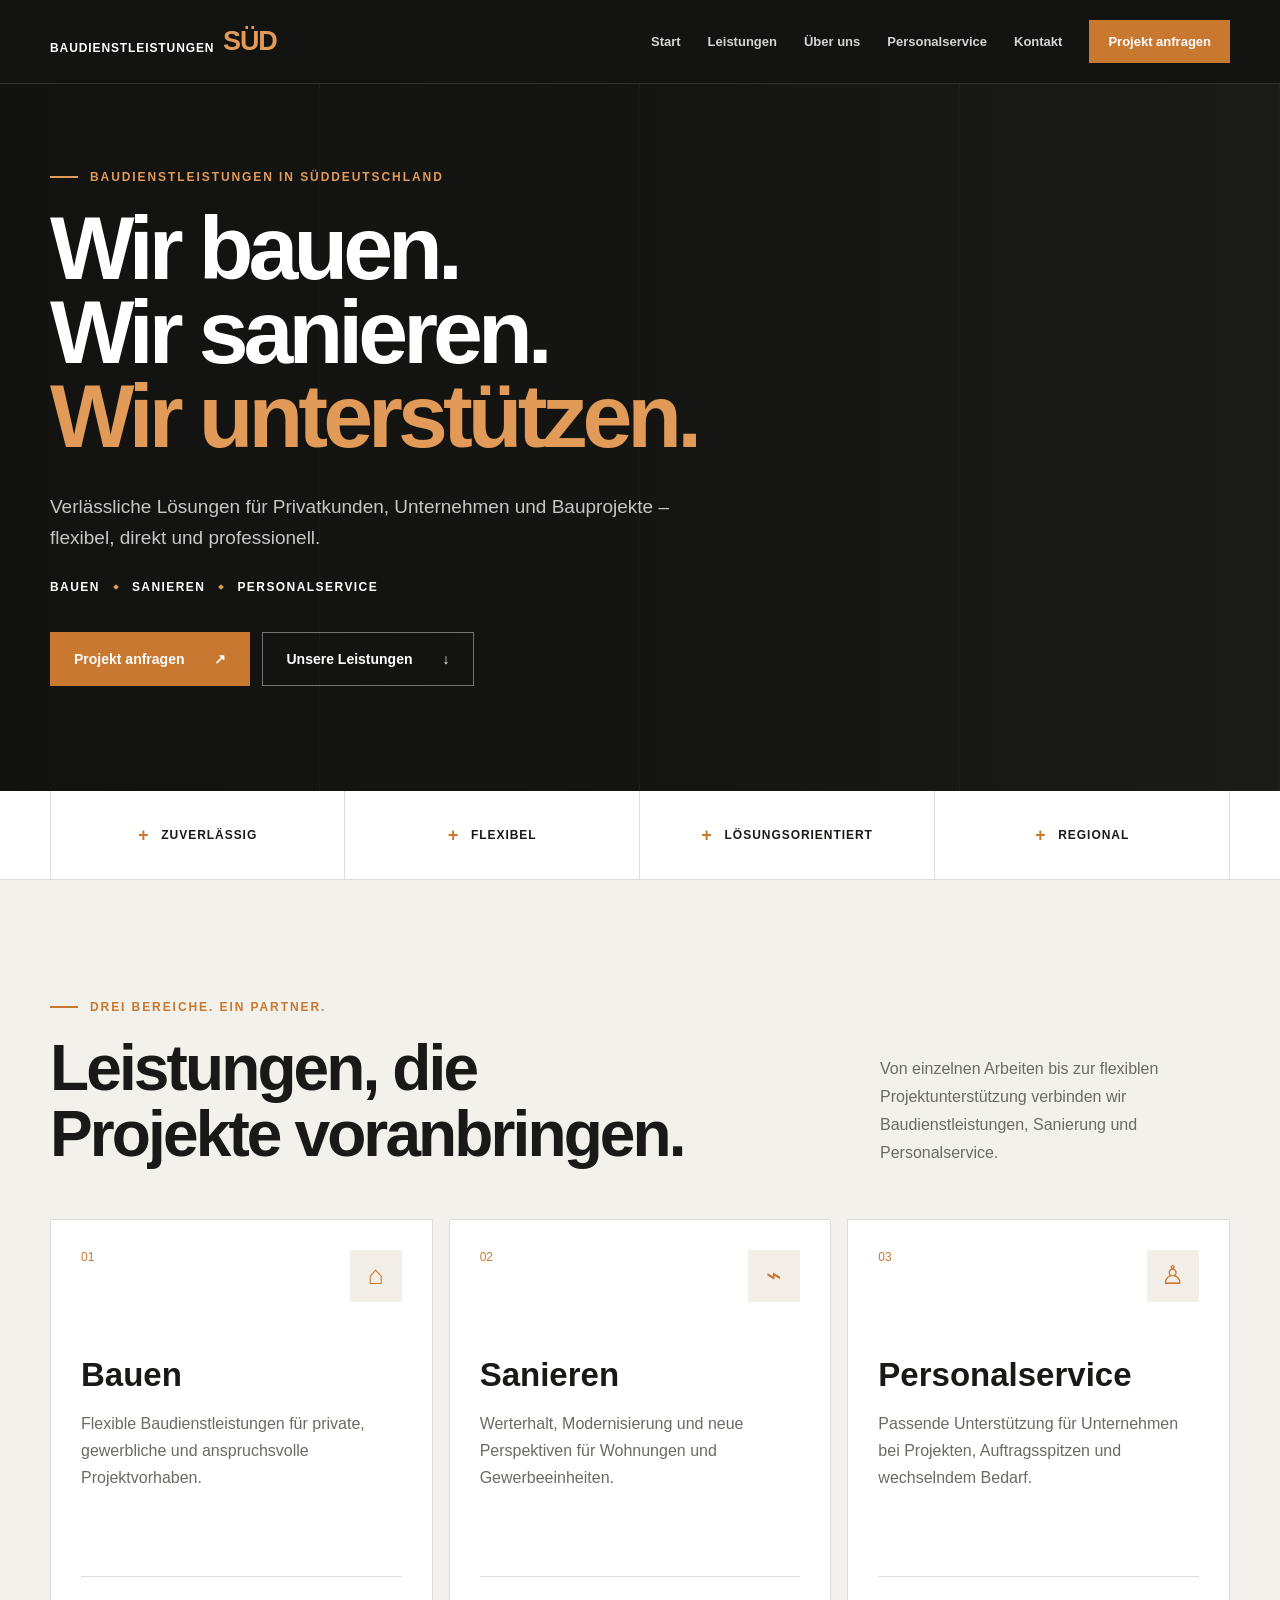
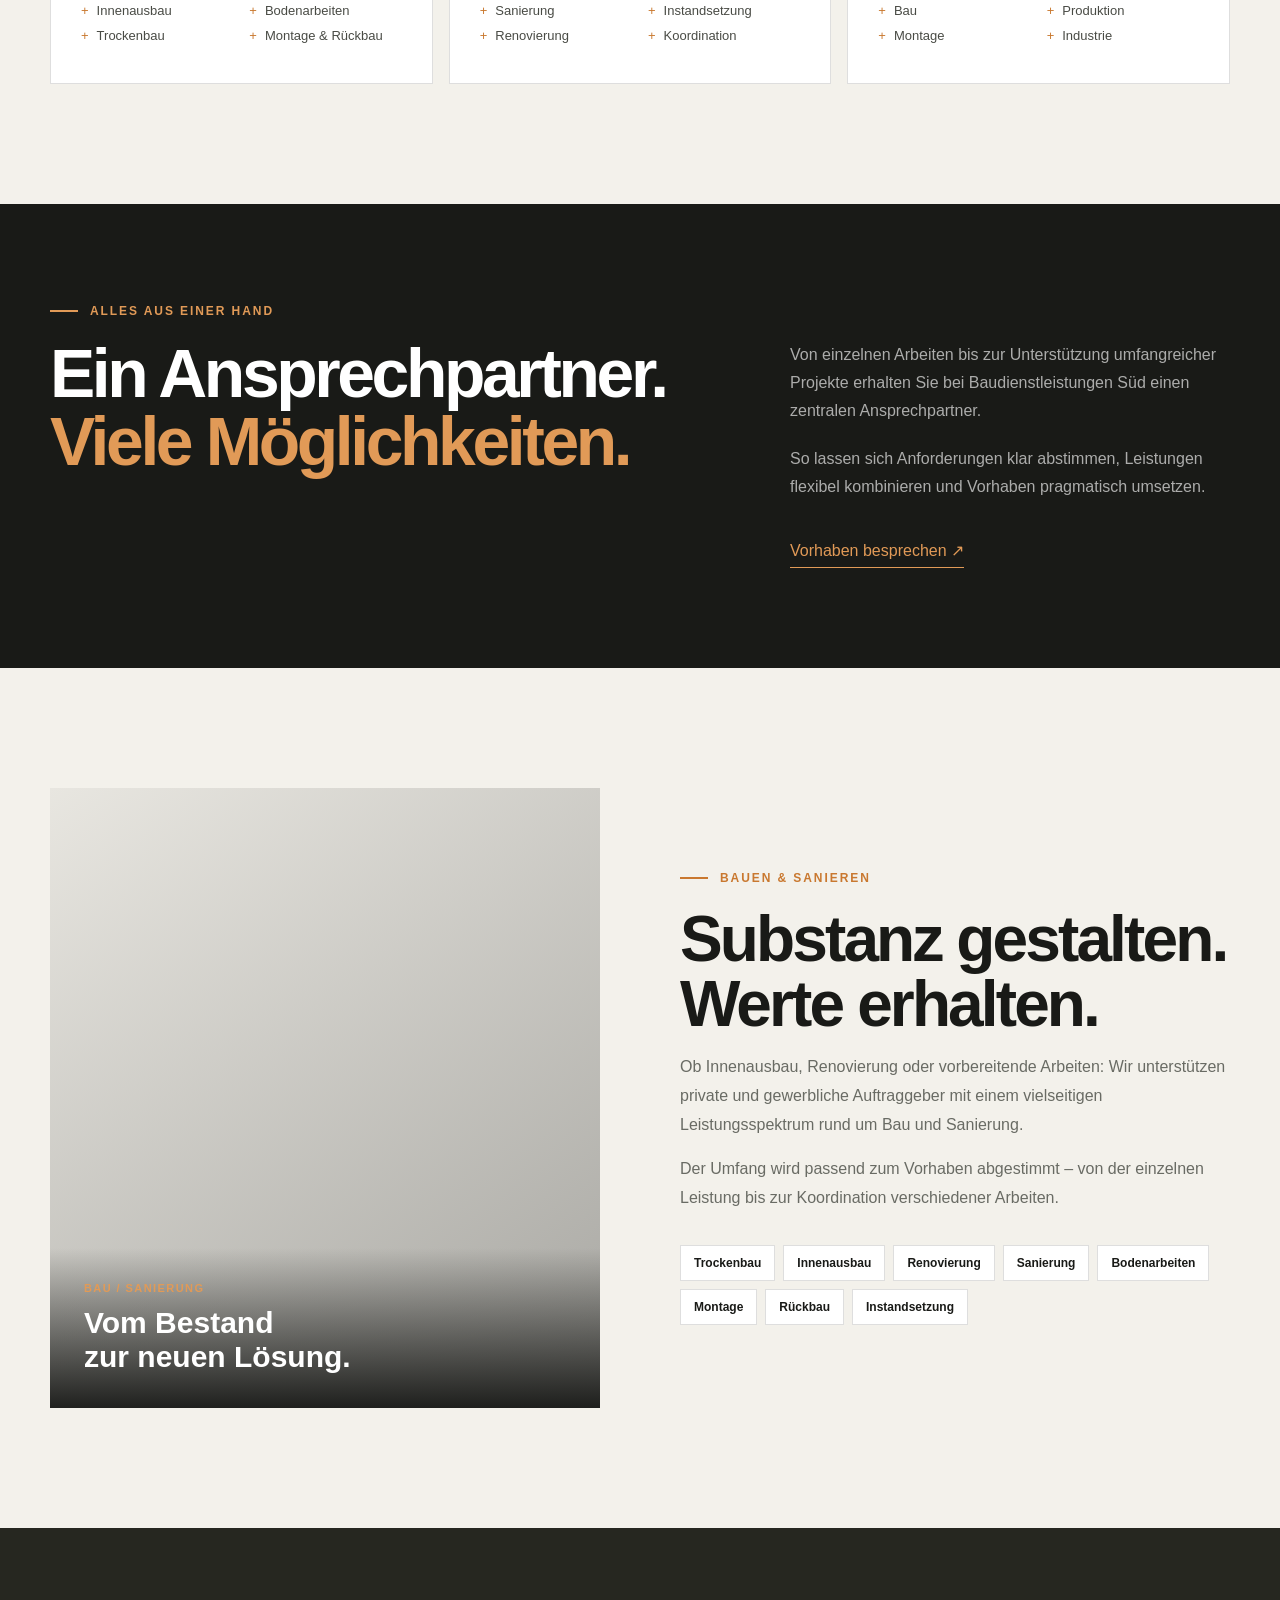
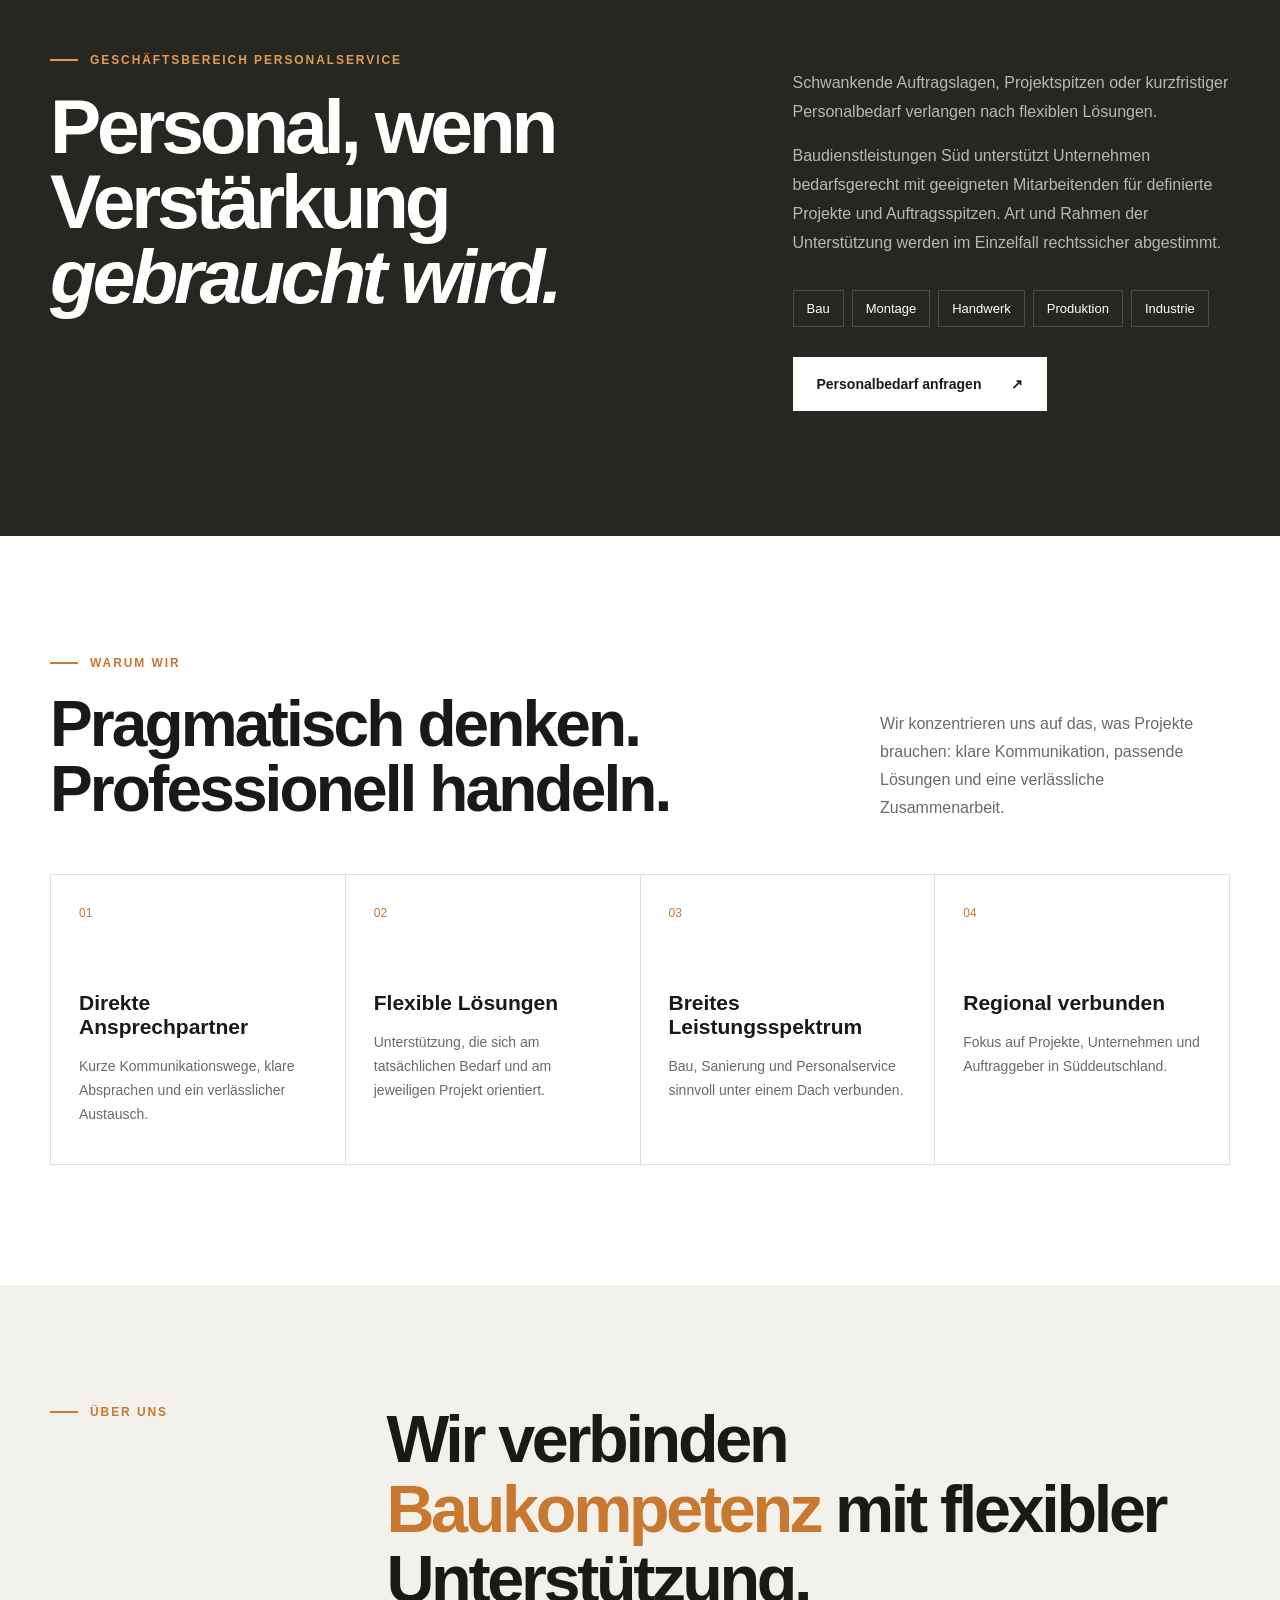
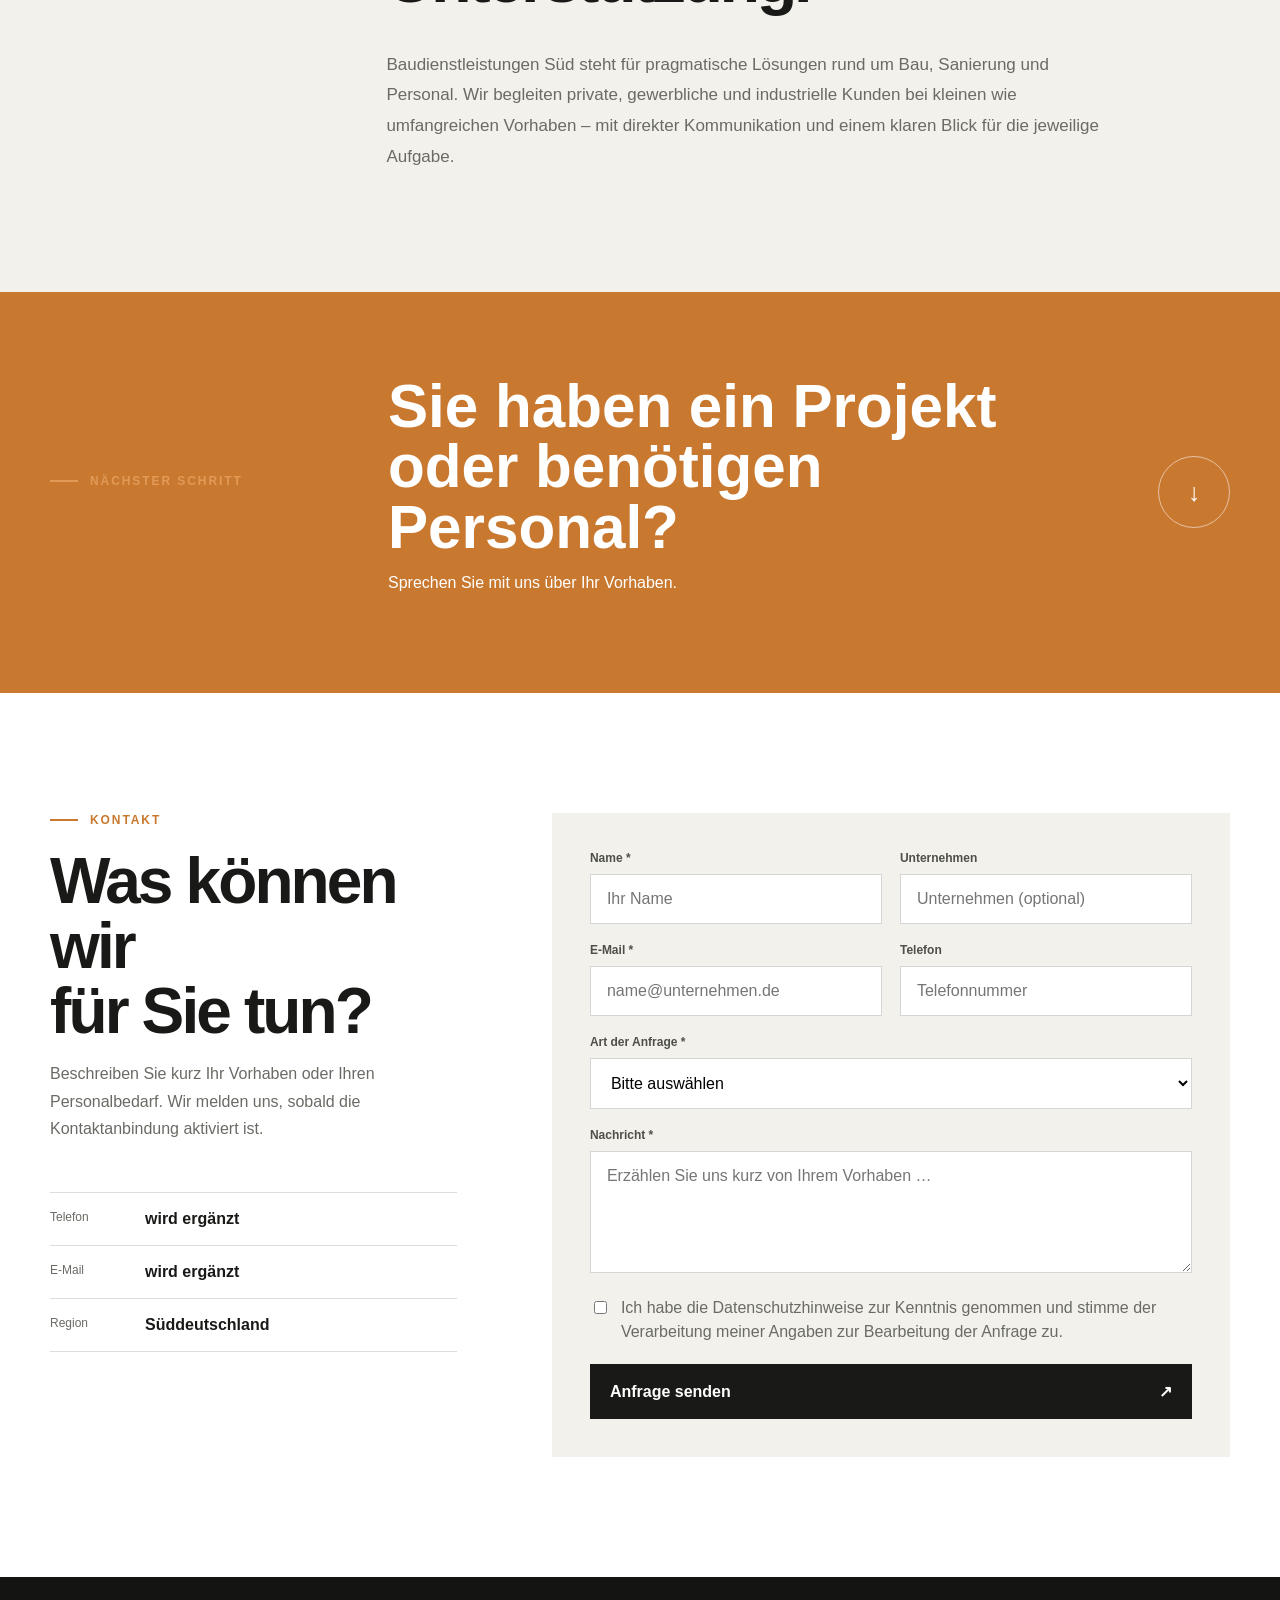
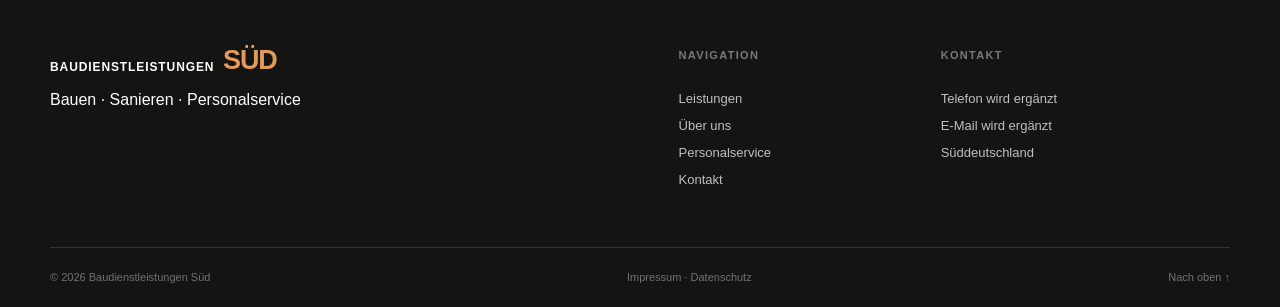
==== homepage.html @ fa7d612e "Create homepage.html" ====
<!doctype html>
<html lang="de">
<head>
  <meta charset="utf-8">
  <meta name="viewport" content="width=device-width,initial-scale=1">
  <title>Baudienstleistungen Süd</title>
  <meta name="description" content="Bauen, Sanieren und Personalservice für Privatkunden, Unternehmen und Bauprojekte in Süddeutschland.">
  <style>
    :root{--ink:#191a17;--paper:#f3f1eb;--white:#fff;--accent:#c9782f;--accent-light:#e19a57;--muted:#696b64;--line:rgba(25,26,23,.14)}
    *{box-sizing:border-box}html{scroll-behavior:smooth;scroll-padding-top:84px}body{margin:0;overflow-x:hidden;background:var(--paper);color:var(--ink);font-family:Arial,Helvetica,sans-serif}button,input,select,textarea{font:inherit}button,a{-webkit-tap-highlight-color:transparent}a{color:inherit;text-decoration:none}.wrap{width:min(1180px,calc(100% - 48px));margin-inline:auto}
    .header{position:fixed;inset:0 0 auto;z-index:40;height:84px;padding-inline:max(24px,calc((100vw - 1180px)/2));display:flex;align-items:center;justify-content:space-between;color:#fff;background:rgba(20,21,18,.94);border-bottom:1px solid rgba(255,255,255,.11);backdrop-filter:blur(14px)}.brand{display:inline-flex;align-items:flex-end;gap:9px;line-height:.88}.brand small{width:164px;font-size:12px;font-weight:850;letter-spacing:.075em}.brand b{color:var(--accent-light);font-size:27px;letter-spacing:-.04em}.nav{display:flex;align-items:center;gap:27px;font-size:13px;font-weight:650}.nav>a:not(.navCta){position:relative;padding-block:31px;color:rgba(255,255,255,.82)}.nav>a:not(.navCta):after{content:"";position:absolute;inset:auto 0 22px;height:1px;background:var(--accent-light);transform:scaleX(0);transform-origin:left;transition:.2s}.nav>a:hover:after{transform:scaleX(1)}.navCta{padding:14px 19px;background:var(--accent)}.menu{display:none}
    .hero{position:relative;min-height:760px;padding:170px 0 105px;display:flex;align-items:center;color:#fff;background:#1b1c19 url('https://baudienstleistungen-sued.kuersat-oezdemir.chatgpt.site/images/baudienstleistungen-sued-hero.webp') center/cover no-repeat}.heroShade{position:absolute;inset:0;background:linear-gradient(90deg,rgba(18,19,17,.96),rgba(18,19,17,.76) 48%,rgba(18,19,17,.1))}.heroGrid{position:absolute;inset:84px 0 0;opacity:.15;background-image:linear-gradient(to right,transparent calc(100% - 1px),rgba(255,255,255,.25) 1px);background-size:25% 100%}.heroInner{position:relative;z-index:1}.kicker{margin:0 0 22px;color:var(--accent);font-size:12px;font-weight:800;letter-spacing:.16em;text-transform:uppercase}.kicker:before{content:"";display:inline-block;width:28px;height:2px;margin:0 12px 3px 0;background:currentColor}.kicker.light{color:var(--accent-light)}.hero h1{max-width:920px;margin:0;font-size:clamp(54px,7vw,94px);line-height:.94;letter-spacing:-.055em}.hero h1 em,.dark h2 em{color:var(--accent-light);font-style:normal}.intro{max-width:640px;margin:32px 0 0;color:rgba(255,255,255,.76);font-size:19px;line-height:1.65}.areas{display:flex;align-items:center;gap:14px;margin-top:27px;font-size:12px;font-weight:800;letter-spacing:.12em;text-transform:uppercase}.areas i{width:4px;height:4px;background:var(--accent-light);transform:rotate(45deg)}.actions{display:flex;gap:12px;margin-top:38px}.btn{min-height:54px;padding:0 23px;display:inline-flex;align-items:center;justify-content:space-between;gap:30px;border:1px solid transparent;font-size:14px;font-weight:750;transition:.2s}.btn:hover{transform:translateY(-2px)}.primary{background:var(--accent)}.ghost{border-color:rgba(255,255,255,.4)}
    .trust{background:#fff;border-bottom:1px solid var(--line)}.trust .wrap{min-height:88px;display:grid;grid-template-columns:repeat(4,1fr)}.trust span{display:flex;align-items:center;justify-content:center;gap:12px;border-right:1px solid var(--line);font-size:12px;font-weight:800;letter-spacing:.08em;text-transform:uppercase}.trust span:first-child{border-left:1px solid var(--line)}.trust i{color:var(--accent);font-size:18px}.section{padding:120px 0}.heading{display:grid;grid-template-columns:1.5fr .7fr;gap:80px;align-items:end;margin-bottom:52px}.heading h2,.splitCopy h2,.contactSide h2{margin:0;font-size:clamp(42px,5vw,68px);line-height:1.02;letter-spacing:-.045em}.heading>p{margin:0;color:var(--muted);line-height:1.75}.cards{display:grid;grid-template-columns:repeat(3,1fr);gap:16px}.card{min-height:465px;padding:30px;display:flex;flex-direction:column;background:#fff;border:1px solid var(--line);transition:.25s}.card:hover{transform:translateY(-7px);box-shadow:0 22px 50px rgba(25,25,22,.09)}.cardTop{display:flex;justify-content:space-between}.num{color:var(--accent);font-size:12px}.icon{width:52px;height:52px;display:grid;place-items:center;color:var(--accent);background:#f3eee7;font-size:26px}.card h3{margin:54px 0 16px;font-size:33px}.card>p{margin:0;color:var(--muted);line-height:1.7}.card ul{margin:auto 0 0;padding:26px 0 0;list-style:none;border-top:1px solid var(--line);columns:2}.card li{margin-bottom:10px;color:#494b45;font-size:13px}.card li:before{content:"+";margin-right:8px;color:var(--accent)}
    .dark{padding:100px 0;color:#fff;background:var(--ink)}.partnerGrid{display:grid;grid-template-columns:1.2fr .8fr;gap:80px}.dark h2{margin:0;font-size:clamp(44px,5.3vw,74px);line-height:1;letter-spacing:-.05em}.partnerCopy{padding-top:37px}.partnerCopy p{margin:0 0 20px;color:rgba(255,255,255,.64);line-height:1.75}.partnerCopy a{display:inline-block;margin-top:20px;padding-bottom:7px;color:var(--accent-light);border-bottom:1px solid}.splitGrid{display:grid;grid-template-columns:1fr 1fr;gap:80px;align-items:center}.visual{position:relative;min-height:620px;background:linear-gradient(145deg,rgba(25,26,23,.05),rgba(25,26,23,.35)),url('https://baudienstleistungen-sued.kuersat-oezdemir.chatgpt.site/images/baudienstleistungen-sued-hero.webp') 77% center/cover}.visualFrame{position:absolute;inset:auto 0 0;padding:34px;color:#fff;background:linear-gradient(transparent,rgba(18,19,17,.92))}.visualFrame span{display:block;margin-bottom:12px;color:var(--accent-light);font-size:11px;font-weight:800;letter-spacing:.13em}.visualFrame b{font-size:30px}.splitCopy>p:not(.kicker){color:var(--muted);line-height:1.8}.tags,.sectors{display:flex;flex-wrap:wrap;gap:8px;margin-top:32px}.tags span{padding:10px 13px;background:#fff;border:1px solid var(--line);font-size:12px;font-weight:700}.personnel{position:relative;padding:125px 0;overflow:hidden;color:#fff;background:#262720}.personnelGrid{display:grid;grid-template-columns:1.05fr .75fr;gap:130px}.personnel h2{margin:0;font-size:clamp(48px,6vw,80px);line-height:.98;letter-spacing:-.055em}.personnelCopy>p{color:rgba(255,255,255,.67);line-height:1.8}.sectors span{padding:10px 13px;border:1px solid rgba(255,255,255,.17);font-size:13px}.lightBtn{margin-top:30px;color:var(--ink);background:#fff}
    .benefits{background:#fff}.benefitGrid{display:grid;grid-template-columns:repeat(4,1fr);border-top:1px solid var(--line);border-left:1px solid var(--line)}.benefitGrid article{min-height:290px;padding:28px;border-right:1px solid var(--line);border-bottom:1px solid var(--line)}.benefitGrid article>span{color:var(--accent);font-size:12px}.benefitGrid h3{margin:70px 0 16px;font-size:21px}.benefitGrid p{margin:0;color:var(--muted);font-size:14px;line-height:1.7}.about{padding:120px 0}.aboutGrid{display:grid;grid-template-columns:.48fr 1.52fr;gap:70px}.about h2{max-width:840px;margin:0;font-size:clamp(42px,5.2vw,70px);line-height:1.05;letter-spacing:-.05em}.about h2 em{color:var(--accent);font-style:normal}.aboutGrid>div:last-child>p{max-width:720px;margin:35px 0 0;color:var(--muted);font-size:17px;line-height:1.8}.contactIntro{padding:85px 0;color:#fff;background:var(--accent)}.contactIntroGrid{display:grid;grid-template-columns:.5fr 1.25fr auto;gap:50px;align-items:center}.contactIntro h2{margin:0;font-size:clamp(40px,4.7vw,64px);line-height:1}.roundArrow{width:72px;height:72px;display:grid;place-items:center;border:1px solid rgba(255,255,255,.55);border-radius:50%;font-size:25px}
    .contact{background:#fff}.contactGrid{display:grid;grid-template-columns:.75fr 1.25fr;gap:95px}.contactSide>p:not(.kicker){color:var(--muted);line-height:1.7}.contactPlaceholders{margin-top:50px;border-top:1px solid var(--line)}.contactPlaceholders div{padding:17px 0;display:grid;grid-template-columns:95px 1fr;border-bottom:1px solid var(--line)}.contactPlaceholders span{color:var(--muted);font-size:12px}.contactForm{padding:38px;background:var(--paper)}.fieldRow{display:grid;grid-template-columns:1fr 1fr;gap:18px}.contactForm label{display:block;margin-bottom:19px}.contactForm label>span:first-child{display:block;margin-bottom:9px;color:#4d4f48;font-size:12px;font-weight:750}.contactForm input,.contactForm select,.contactForm textarea{width:100%;padding:15px 16px;background:#fff;border:1px solid rgba(25,26,23,.18);outline:none}.contactForm textarea{resize:vertical}.check{display:flex!important;align-items:flex-start;gap:11px}.check input{width:17px;height:17px}.check span{margin:0!important;color:var(--muted)!important;font-weight:400!important;line-height:1.55}.submit{width:100%;min-height:55px;padding:0 20px;display:flex;justify-content:space-between;align-items:center;color:#fff;background:var(--ink);border:0;cursor:pointer;font-weight:750}.notice{display:none;margin:16px 0 0;padding:13px;color:#5d4935;background:#f4e5d5;font-size:13px;line-height:1.55}.notice.show{display:block}
    .footer{padding:72px 0 24px;color:#fff;background:#141512}.footerTop{display:grid;grid-template-columns:1.5fr .55fr .75fr;gap:50px;padding-bottom:60px}.footerTop h3{margin:0 0 18px;color:rgba(255,255,255,.43);font-size:11px;letter-spacing:.12em;text-transform:uppercase}.footerTop>div:not(:first-child){display:flex;flex-direction:column;align-items:flex-start;gap:12px;color:rgba(255,255,255,.73);font-size:13px}.footerBottom{padding-top:23px;display:flex;justify-content:space-between;gap:20px;color:rgba(255,255,255,.4);border-top:1px solid rgba(255,255,255,.13);font-size:11px}.footerBottom button{padding:0;color:inherit;background:none;border:0;cursor:pointer}.modalBackdrop{display:none;position:fixed;inset:0;z-index:100;padding:24px;place-items:center;background:rgba(8,9,7,.76);backdrop-filter:blur(5px)}.modalBackdrop.open{display:grid}.legalModal{position:relative;width:min(620px,100%);padding:48px;background:#fff}.legalModal h2{margin:0 0 22px;font-size:40px}.legalModal p{color:var(--muted);line-height:1.7}.modalClose{position:absolute;right:18px;top:14px;background:none;border:0;cursor:pointer;font-size:32px}.modalButton{margin-top:14px;padding:13px 18px;color:#fff;background:var(--ink);border:0;cursor:pointer}
    @media(max-width:1000px){.header{height:74px;padding-inline:22px}.menu{display:grid;gap:7px;padding:10px;background:none;border:0;cursor:pointer}.menu span{width:25px;height:2px;background:#fff}.nav{display:none;position:absolute;inset:74px 0 auto;padding:16px 24px 28px;background:#151614;flex-direction:column;align-items:stretch;gap:0}.nav.open{display:flex}.nav>a:not(.navCta){padding:15px 0;border-bottom:1px solid rgba(255,255,255,.1)}.navCta{margin-top:15px;text-align:center}.heading{grid-template-columns:1fr;gap:20px}.benefitGrid{grid-template-columns:1fr 1fr}.contactGrid{gap:50px}}
    @media(max-width:760px){html{scroll-padding-top:74px}.wrap{width:calc(100% - 32px)}.brand small{width:142px;font-size:10px}.brand b{font-size:23px}.hero{min-height:690px;padding:135px 0 78px;background-position:61% center}.heroShade{background:linear-gradient(90deg,rgba(18,19,17,.94),rgba(18,19,17,.72))}.hero h1{font-size:clamp(45px,15vw,66px)}.intro{font-size:16px}.areas{flex-wrap:wrap}.actions{flex-direction:column}.trust .wrap{grid-template-columns:1fr 1fr;padding:10px 0}.trust span,.trust span:first-child{min-height:50px;justify-content:flex-start;border:0}.section,.about{padding:82px 0}.heading h2,.splitCopy h2,.contactSide h2{font-size:43px}.cards,.splitGrid,.personnelGrid,.aboutGrid,.contactGrid,.footerTop{grid-template-columns:1fr}.card{min-height:390px}.partnerGrid{grid-template-columns:1fr;gap:28px}.visual{min-height:430px}.personnel{padding:85px 0}.benefitGrid{grid-template-columns:1fr}.benefitGrid article{min-height:235px}.contactIntroGrid{grid-template-columns:1fr auto;gap:25px}.contactIntroGrid>.kicker{grid-column:1/-1}.contactIntro h2{font-size:42px}.roundArrow{width:58px;height:58px}.fieldRow{grid-template-columns:1fr;gap:0}.contactForm{padding:24px}.footerBottom{align-items:flex-start;flex-direction:column}}
  </style>
</head>
<body>
  <header class="header"><a class="brand" href="#start"><small>BAUDIENSTLEISTUNGEN</small><b>SÜD</b></a><button class="menu" aria-label="Menü öffnen"><span></span><span></span></button><nav class="nav"><a href="#start">Start</a><a href="#leistungen">Leistungen</a><a href="#ueber-uns">Über uns</a><a href="#personalservice">Personalservice</a><a href="#kontakt">Kontakt</a><a class="navCta" href="#kontakt">Projekt anfragen</a></nav></header>
  <main>
    <section class="hero" id="start"><div class="heroShade"></div><div class="heroGrid"></div><div class="wrap heroInner"><p class="kicker light">Baudienstleistungen in Süddeutschland</p><h1>Wir bauen.<br>Wir sanieren.<br><em>Wir unterstützen.</em></h1><p class="intro">Verlässliche Lösungen für Privatkunden, Unternehmen und Bauprojekte – flexibel, direkt und professionell.</p><div class="areas"><span>Bauen</span><i></i><span>Sanieren</span><i></i><span>Personalservice</span></div><div class="actions"><a class="btn primary" href="#kontakt">Projekt anfragen <span>↗</span></a><a class="btn ghost" href="#leistungen">Unsere Leistungen <span>↓</span></a></div></div></section>
    <section class="trust"><div class="wrap"><span><i>+</i>Zuverlässig</span><span><i>+</i>Flexibel</span><span><i>+</i>Lösungsorientiert</span><span><i>+</i>Regional</span></div></section>
    <section class="section" id="leistungen"><div class="wrap"><div class="heading"><div><p class="kicker">Drei Bereiche. Ein Partner.</p><h2>Leistungen, die<br>Projekte voranbringen.</h2></div><p>Von einzelnen Arbeiten bis zur flexiblen Projektunterstützung verbinden wir Baudienstleistungen, Sanierung und Personalservice.</p></div><div class="cards">
      <article class="card"><div class="cardTop"><span class="num">01</span><span class="icon">⌂</span></div><h3>Bauen</h3><p>Flexible Baudienstleistungen für private, gewerbliche und anspruchsvolle Projektvorhaben.</p><ul><li>Innenausbau</li><li>Trockenbau</li><li>Bodenarbeiten</li><li>Montage & Rückbau</li></ul></article>
      <article class="card"><div class="cardTop"><span class="num">02</span><span class="icon">⌁</span></div><h3>Sanieren</h3><p>Werterhalt, Modernisierung und neue Perspektiven für Wohnungen und Gewerbeeinheiten.</p><ul><li>Sanierung</li><li>Renovierung</li><li>Instandsetzung</li><li>Koordination</li></ul></article>
      <article class="card"><div class="cardTop"><span class="num">03</span><span class="icon">♙</span></div><h3>Personalservice</h3><p>Passende Unterstützung für Unternehmen bei Projekten, Auftragsspitzen und wechselndem Bedarf.</p><ul><li>Bau</li><li>Montage</li><li>Produktion</li><li>Industrie</li></ul></article>
    </div></div></section>
    <section class="dark"><div class="wrap partnerGrid"><div><p class="kicker light">Alles aus einer Hand</p><h2>Ein Ansprechpartner.<br><em>Viele Möglichkeiten.</em></h2></div><div class="partnerCopy"><p>Von einzelnen Arbeiten bis zur Unterstützung umfangreicher Projekte erhalten Sie bei Baudienstleistungen Süd einen zentralen Ansprechpartner.</p><p>So lassen sich Anforderungen klar abstimmen, Leistungen flexibel kombinieren und Vorhaben pragmatisch umsetzen.</p><a href="#kontakt">Vorhaben besprechen ↗</a></div></div></section>
    <section class="section"><div class="wrap splitGrid"><div class="visual"><div class="visualFrame"><span>BAU / SANIERUNG</span><b>Vom Bestand<br>zur neuen Lösung.</b></div></div><div class="splitCopy"><p class="kicker">Bauen & Sanieren</p><h2>Substanz gestalten.<br>Werte erhalten.</h2><p>Ob Innenausbau, Renovierung oder vorbereitende Arbeiten: Wir unterstützen private und gewerbliche Auftraggeber mit einem vielseitigen Leistungsspektrum rund um Bau und Sanierung.</p><p>Der Umfang wird passend zum Vorhaben abgestimmt – von der einzelnen Leistung bis zur Koordination verschiedener Arbeiten.</p><div class="tags"><span>Trockenbau</span><span>Innenausbau</span><span>Renovierung</span><span>Sanierung</span><span>Bodenarbeiten</span><span>Montage</span><span>Rückbau</span><span>Instandsetzung</span></div></div></div></section>
    <section class="personnel" id="personalservice"><div class="wrap personnelGrid"><div><p class="kicker light">Geschäftsbereich Personalservice</p><h2>Personal, wenn<br>Verstärkung<br><em>gebraucht wird.</em></h2></div><div class="personnelCopy"><p>Schwankende Auftragslagen, Projektspitzen oder kurzfristiger Personalbedarf verlangen nach flexiblen Lösungen.</p><p>Baudienstleistungen Süd unterstützt Unternehmen bedarfsgerecht mit geeigneten Mitarbeitenden für definierte Projekte und Auftragsspitzen. Art und Rahmen der Unterstützung werden im Einzelfall rechtssicher abgestimmt.</p><div class="sectors"><span>Bau</span><span>Montage</span><span>Handwerk</span><span>Produktion</span><span>Industrie</span></div><a class="btn lightBtn" href="#kontakt">Personalbedarf anfragen <span>↗</span></a></div></div></section>
    <section class="section benefits"><div class="wrap"><div class="heading"><div><p class="kicker">Warum wir</p><h2>Pragmatisch denken.<br>Professionell handeln.</h2></div><p>Wir konzentrieren uns auf das, was Projekte brauchen: klare Kommunikation, passende Lösungen und eine verlässliche Zusammenarbeit.</p></div><div class="benefitGrid"><article><span>01</span><h3>Direkte Ansprechpartner</h3><p>Kurze Kommunikationswege, klare Absprachen und ein verlässlicher Austausch.</p></article><article><span>02</span><h3>Flexible Lösungen</h3><p>Unterstützung, die sich am tatsächlichen Bedarf und am jeweiligen Projekt orientiert.</p></article><article><span>03</span><h3>Breites Leistungsspektrum</h3><p>Bau, Sanierung und Personalservice sinnvoll unter einem Dach verbunden.</p></article><article><span>04</span><h3>Regional verbunden</h3><p>Fokus auf Projekte, Unternehmen und Auftraggeber in Süddeutschland.</p></article></div></div></section>
    <section class="about" id="ueber-uns"><div class="wrap aboutGrid"><div><p class="kicker">Über uns</p></div><div><h2>Wir verbinden <em>Baukompetenz</em> mit flexibler Unterstützung.</h2><p>Baudienstleistungen Süd steht für pragmatische Lösungen rund um Bau, Sanierung und Personal. Wir begleiten private, gewerbliche und industrielle Kunden bei kleinen wie umfangreichen Vorhaben – mit direkter Kommunikation und einem klaren Blick für die jeweilige Aufgabe.</p></div></div></section>
    <section class="contactIntro"><div class="wrap contactIntroGrid"><p class="kicker light">Nächster Schritt</p><div><h2>Sie haben ein Projekt<br>oder benötigen Personal?</h2><p>Sprechen Sie mit uns über Ihr Vorhaben.</p></div><a class="roundArrow" href="#kontakt">↓</a></div></section>
    <section class="section contact" id="kontakt"><div class="wrap contactGrid"><div class="contactSide"><p class="kicker">Kontakt</p><h2>Was können wir<br>für Sie tun?</h2><p>Beschreiben Sie kurz Ihr Vorhaben oder Ihren Personalbedarf. Wir melden uns, sobald die Kontaktanbindung aktiviert ist.</p><div class="contactPlaceholders"><div><span>Telefon</span><b>wird ergänzt</b></div><div><span>E-Mail</span><b>wird ergänzt</b></div><div><span>Region</span><b>Süddeutschland</b></div></div></div><form class="contactForm"><div class="fieldRow"><label><span>Name *</span><input required placeholder="Ihr Name"></label><label><span>Unternehmen</span><input placeholder="Unternehmen (optional)"></label></div><div class="fieldRow"><label><span>E-Mail *</span><input type="email" required placeholder="name@unternehmen.de"></label><label><span>Telefon</span><input type="tel" placeholder="Telefonnummer"></label></div><label><span>Art der Anfrage *</span><select required><option value="">Bitte auswählen</option><option>Bauprojekt</option><option>Sanierung</option><option>Personalbedarf</option><option>Sonstige Anfrage</option></select></label><label><span>Nachricht *</span><textarea required rows="5" placeholder="Erzählen Sie uns kurz von Ihrem Vorhaben …"></textarea></label><label class="check"><input type="checkbox" required><span>Ich habe die Datenschutzhinweise zur Kenntnis genommen und stimme der Verarbeitung meiner Angaben zur Bearbeitung der Anfrage zu.</span></label><button class="submit" type="submit">Anfrage senden <span>↗</span></button><p class="notice">Das Formular ist vorbereitet, aber noch nicht mit einem Versanddienst verbunden. Es wurden keine Daten übermittelt.</p></form></div></section>
  </main>
  <footer class="footer"><div class="wrap footerTop"><div><a class="brand" href="#start"><small>BAUDIENSTLEISTUNGEN</small><b>SÜD</b></a><p>Bauen · Sanieren · Personalservice</p></div><div><h3>Navigation</h3><a href="#leistungen">Leistungen</a><a href="#ueber-uns">Über uns</a><a href="#personalservice">Personalservice</a><a href="#kontakt">Kontakt</a></div><div><h3>Kontakt</h3><span>Telefon wird ergänzt</span><span>E-Mail wird ergänzt</span><span>Süddeutschland</span></div></div><div class="wrap footerBottom"><span>© 2026 Baudienstleistungen Süd</span><div><button data-legal="Impressum">Impressum</button> · <button data-legal="Datenschutz">Datenschutz</button></div><a href="#start">Nach oben ↑</a></div></footer>
  <div class="modalBackdrop"><section class="legalModal" role="dialog" aria-modal="true"><button class="modalClose" aria-label="Schließen">×</button><p class="kicker">Rechtliches</p><h2 id="legalTitle">Impressum</h2><p>Die rechtlich erforderlichen Angaben werden vor der öffentlichen Veröffentlichung mit den endgültigen Unternehmens- und Kontaktdaten ergänzt.</p><p>Dieser Platzhalter enthält bewusst keine erfundenen Angaben.</p><button class="modalButton">Verstanden</button></section></div>
  <script>
    const menu=document.querySelector('.menu'),nav=document.querySelector('.nav');menu.addEventListener('click',()=>nav.classList.toggle('open'));nav.querySelectorAll('a').forEach(a=>a.addEventListener('click',()=>nav.classList.remove('open')));
    document.querySelector('.contactForm').addEventListener('submit',e=>{e.preventDefault();document.querySelector('.notice').classList.add('show')});
    const modal=document.querySelector('.modalBackdrop'),title=document.querySelector('#legalTitle');document.querySelectorAll('[data-legal]').forEach(b=>b.addEventListener('click',()=>{title.textContent=b.dataset.legal;modal.classList.add('open')}));document.querySelectorAll('.modalClose,.modalButton').forEach(b=>b.addEventListener('click',()=>modal.classList.remove('open')));modal.addEventListener('click',e=>{if(e.target===modal)modal.classList.remove('open')});document.addEventListener('keydown',e=>{if(e.key==='Escape')modal.classList.remove('open')});
  </script>
</body>
</html>
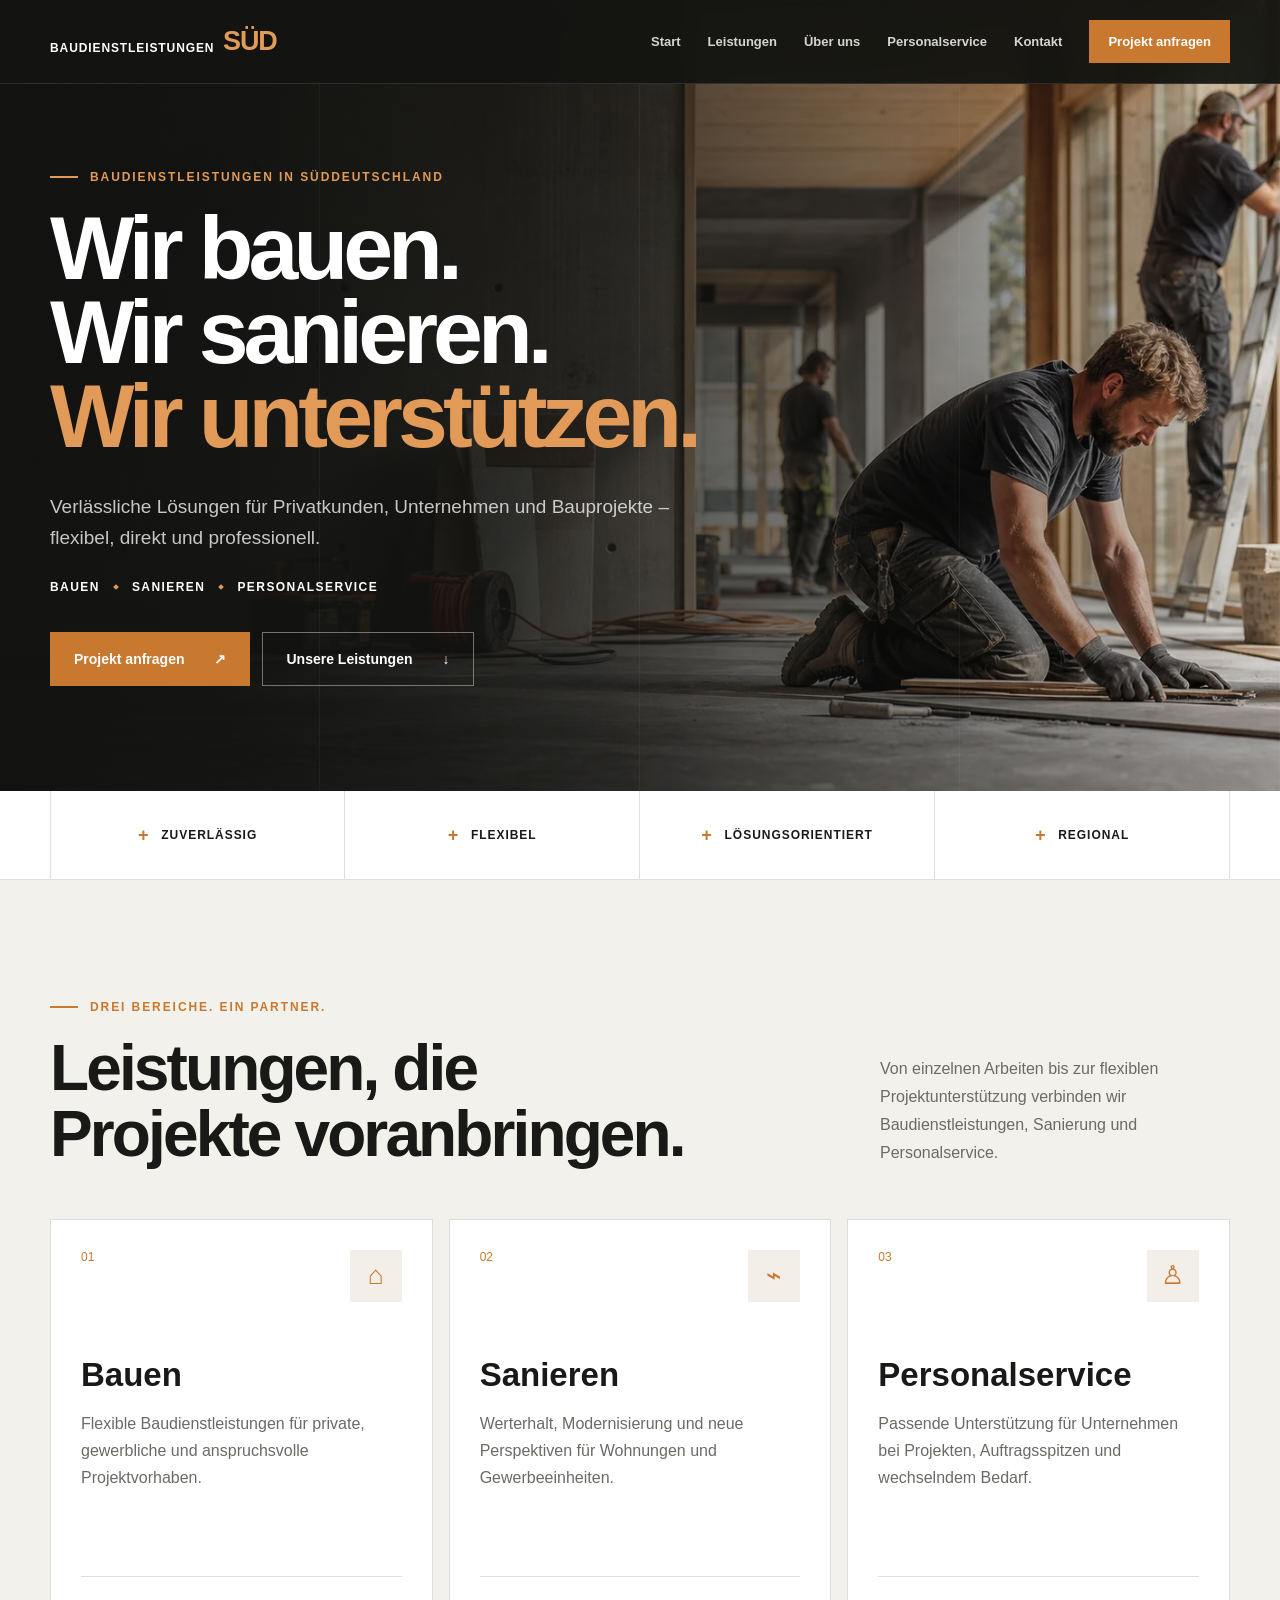
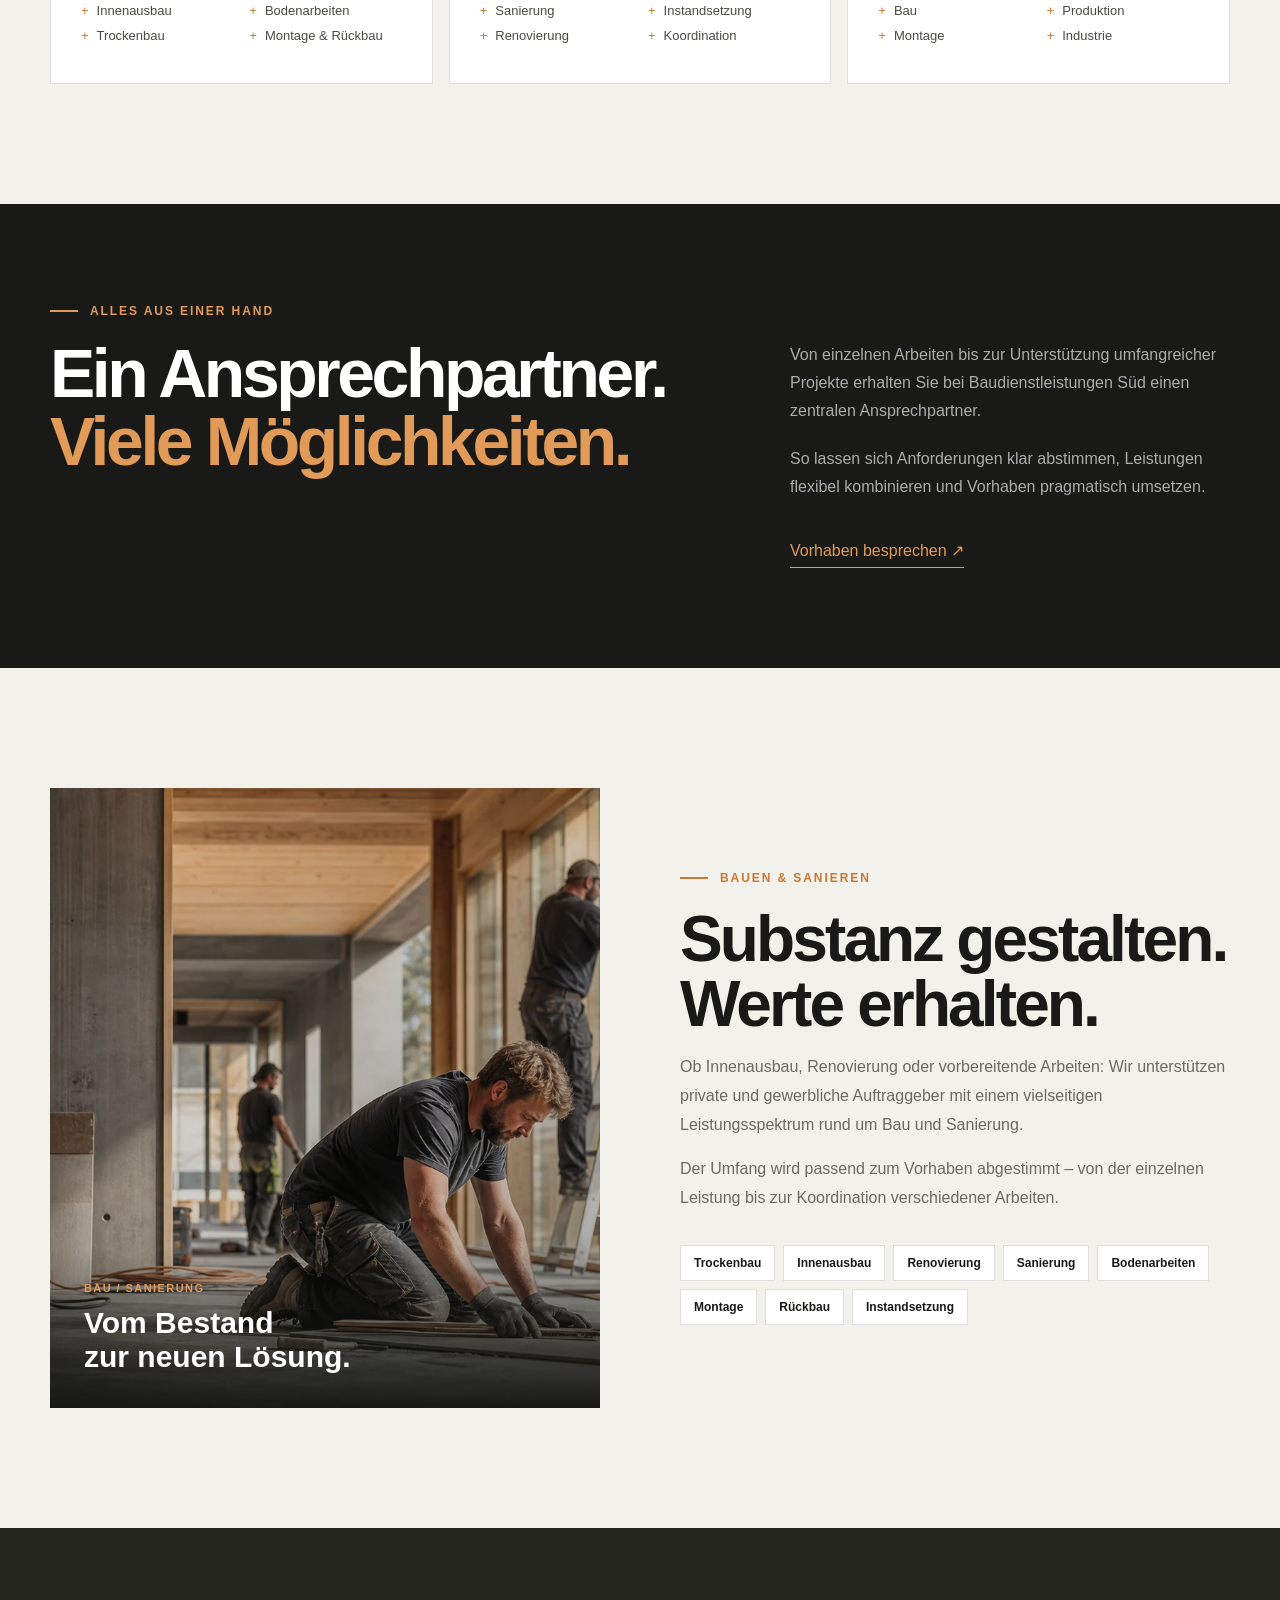
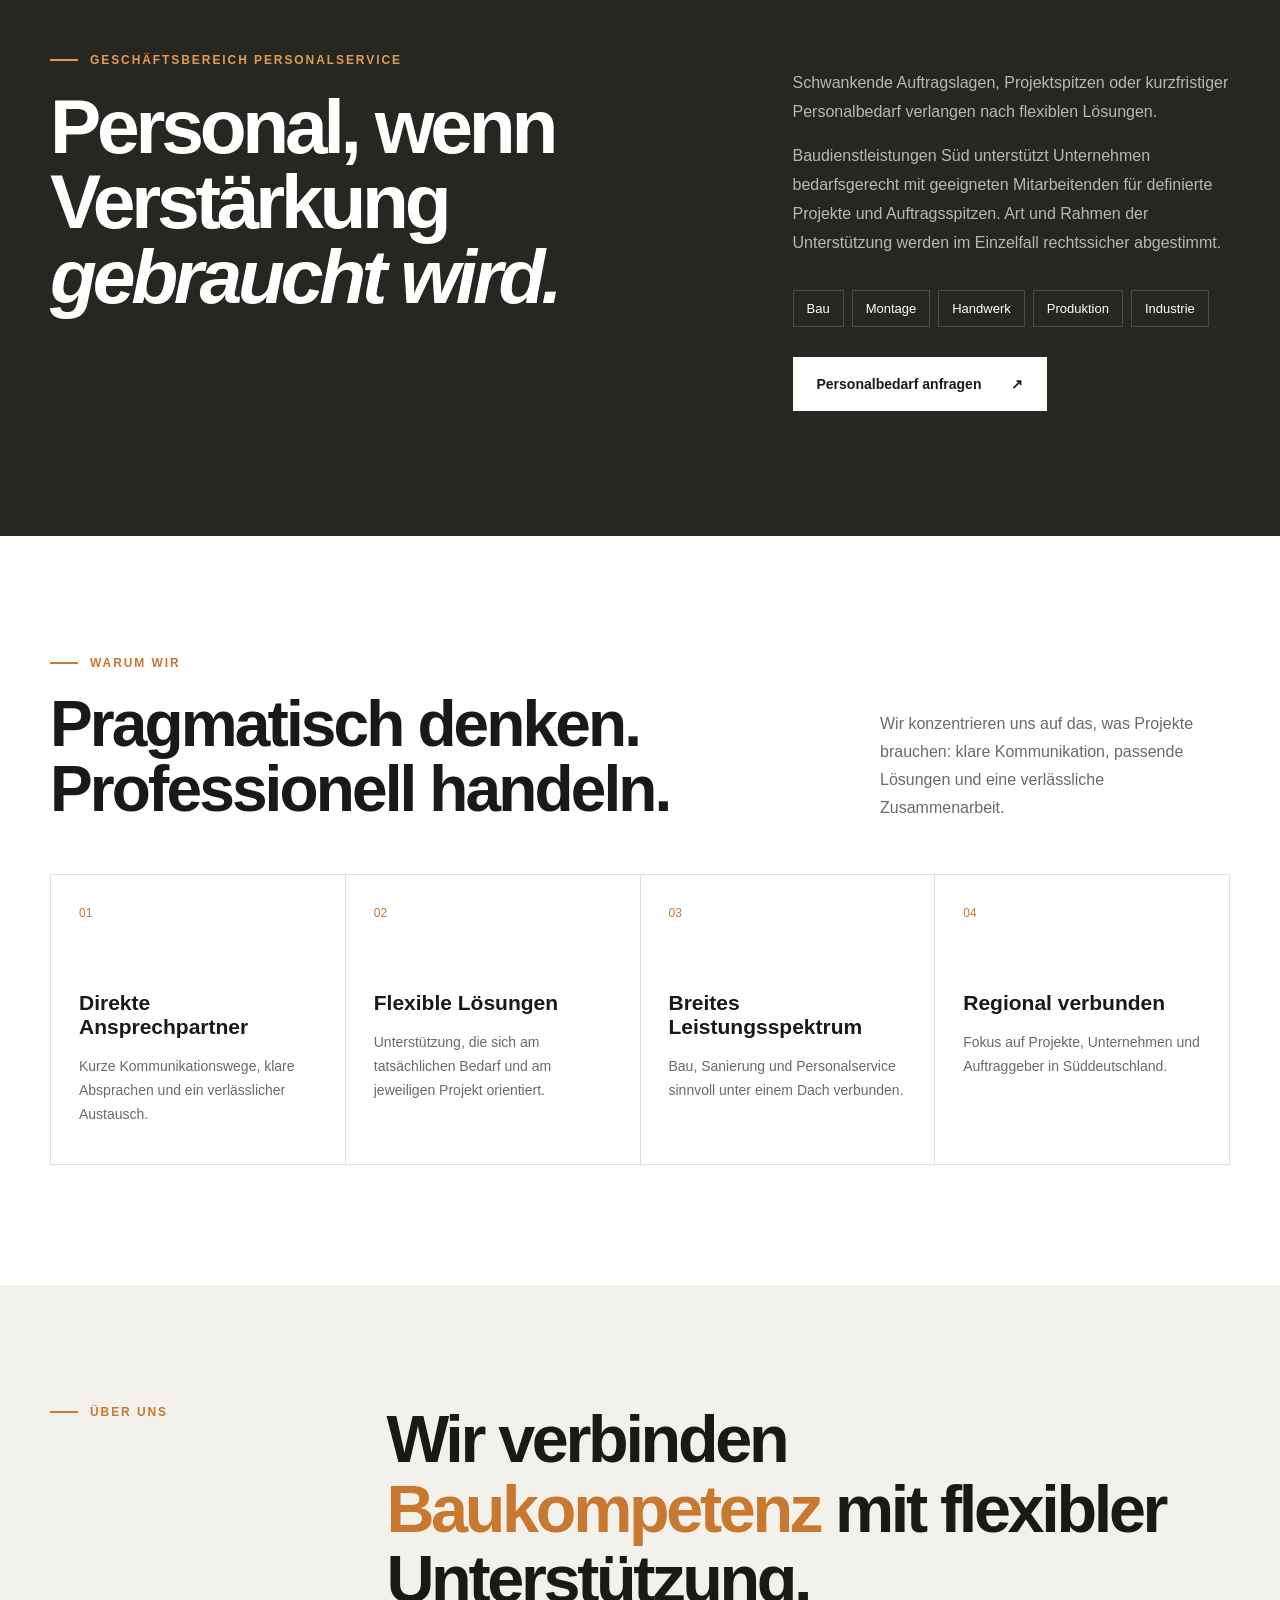
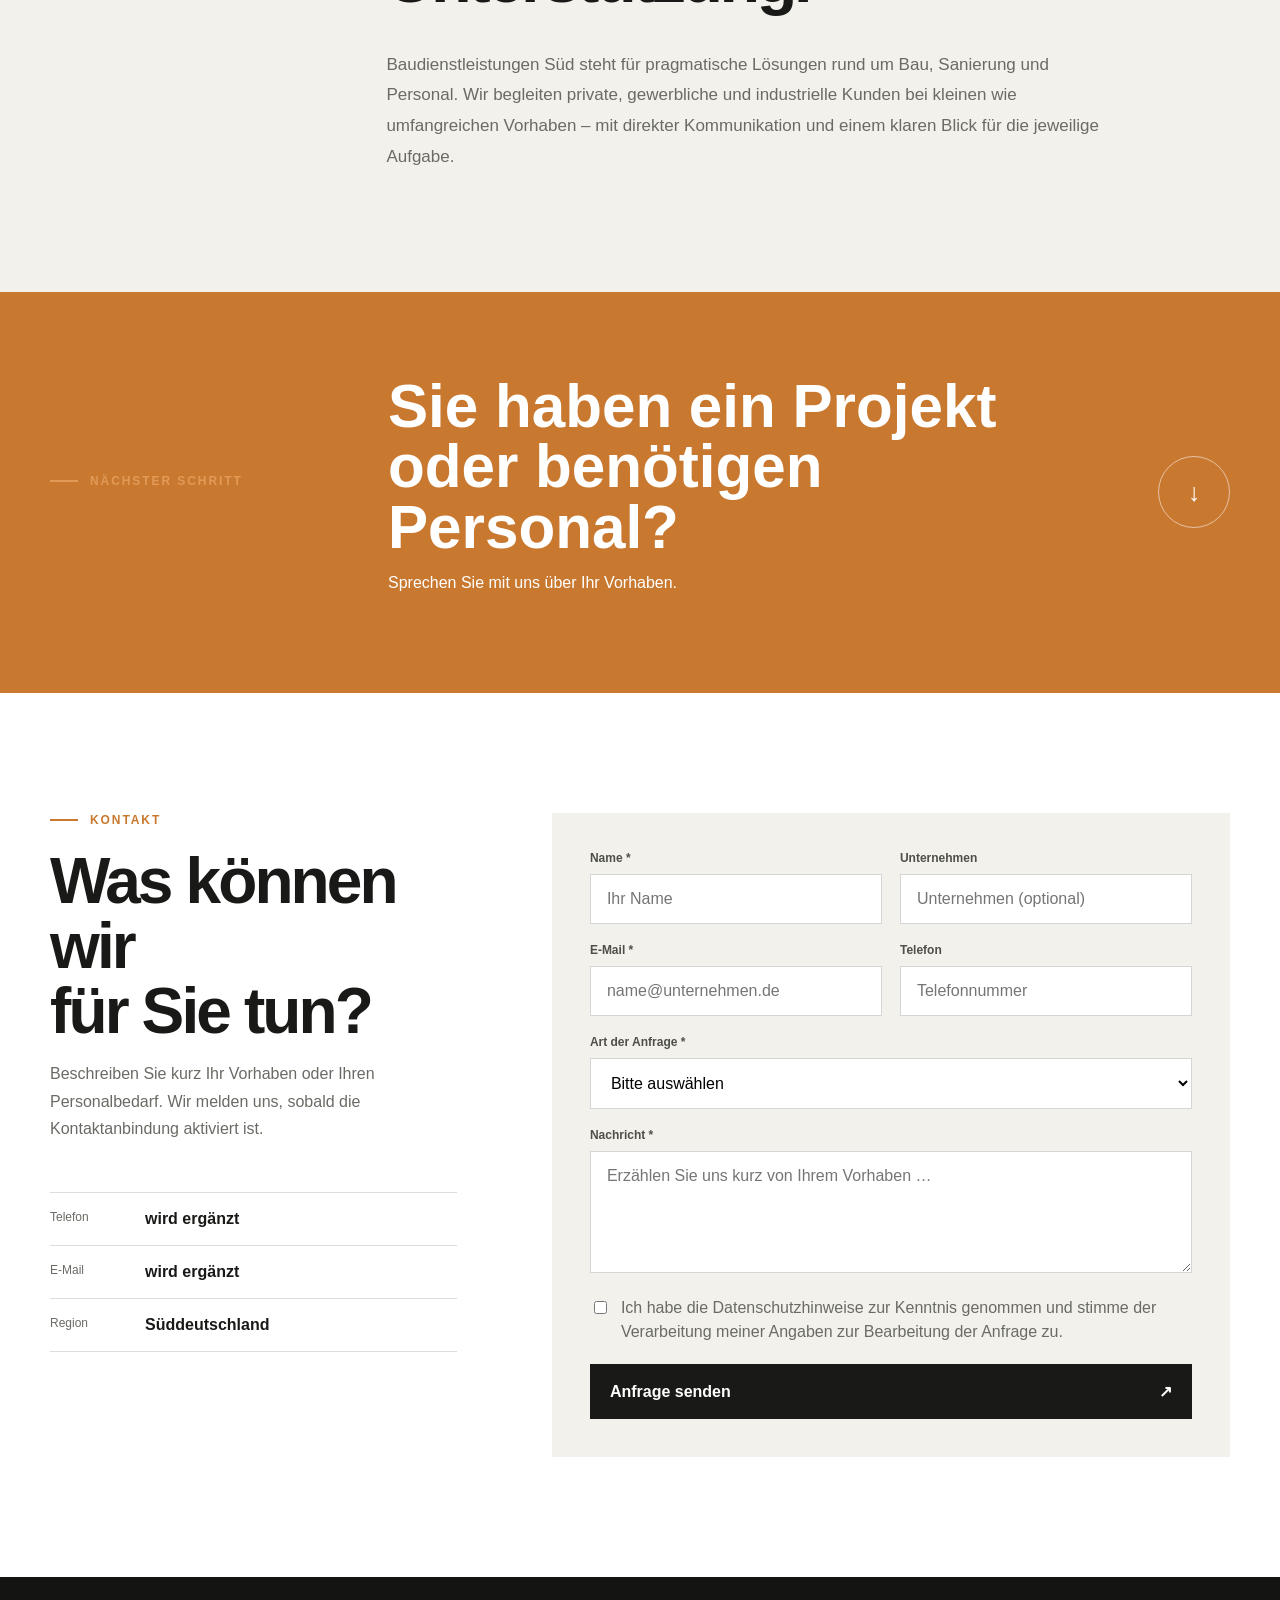
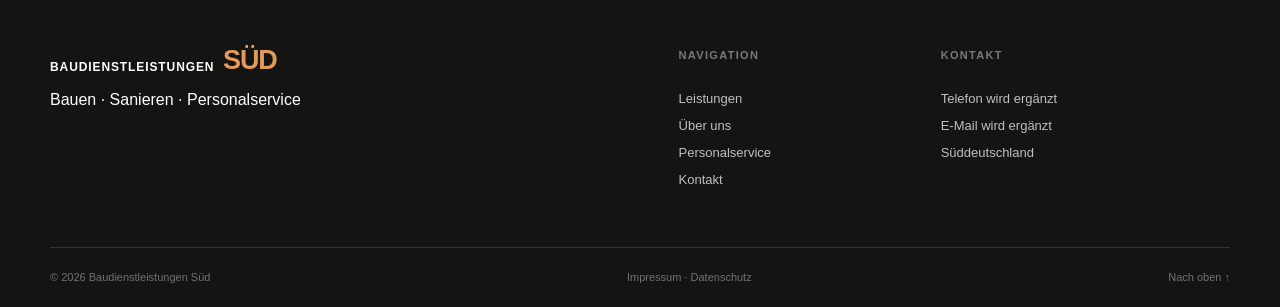
==== commit 515d3293: "Publish homepage entry point" ====
--- a/homepage.html
+++ b/homepage.html
@@ -9,9 +9,9 @@
     :root{--ink:#191a17;--paper:#f3f1eb;--white:#fff;--accent:#c9782f;--accent-light:#e19a57;--muted:#696b64;--line:rgba(25,26,23,.14)}
     *{box-sizing:border-box}html{scroll-behavior:smooth;scroll-padding-top:84px}body{margin:0;overflow-x:hidden;background:var(--paper);color:var(--ink);font-family:Arial,Helvetica,sans-serif}button,input,select,textarea{font:inherit}button,a{-webkit-tap-highlight-color:transparent}a{color:inherit;text-decoration:none}.wrap{width:min(1180px,calc(100% - 48px));margin-inline:auto}
     .header{position:fixed;inset:0 0 auto;z-index:40;height:84px;padding-inline:max(24px,calc((100vw - 1180px)/2));display:flex;align-items:center;justify-content:space-between;color:#fff;background:rgba(20,21,18,.94);border-bottom:1px solid rgba(255,255,255,.11);backdrop-filter:blur(14px)}.brand{display:inline-flex;align-items:flex-end;gap:9px;line-height:.88}.brand small{width:164px;font-size:12px;font-weight:850;letter-spacing:.075em}.brand b{color:var(--accent-light);font-size:27px;letter-spacing:-.04em}.nav{display:flex;align-items:center;gap:27px;font-size:13px;font-weight:650}.nav>a:not(.navCta){position:relative;padding-block:31px;color:rgba(255,255,255,.82)}.nav>a:not(.navCta):after{content:"";position:absolute;inset:auto 0 22px;height:1px;background:var(--accent-light);transform:scaleX(0);transform-origin:left;transition:.2s}.nav>a:hover:after{transform:scaleX(1)}.navCta{padding:14px 19px;background:var(--accent)}.menu{display:none}
-    .hero{position:relative;min-height:760px;padding:170px 0 105px;display:flex;align-items:center;color:#fff;background:#1b1c19 url('https://baudienstleistungen-sued.kuersat-oezdemir.chatgpt.site/images/baudienstleistungen-sued-hero.webp') center/cover no-repeat}.heroShade{position:absolute;inset:0;background:linear-gradient(90deg,rgba(18,19,17,.96),rgba(18,19,17,.76) 48%,rgba(18,19,17,.1))}.heroGrid{position:absolute;inset:84px 0 0;opacity:.15;background-image:linear-gradient(to right,transparent calc(100% - 1px),rgba(255,255,255,.25) 1px);background-size:25% 100%}.heroInner{position:relative;z-index:1}.kicker{margin:0 0 22px;color:var(--accent);font-size:12px;font-weight:800;letter-spacing:.16em;text-transform:uppercase}.kicker:before{content:"";display:inline-block;width:28px;height:2px;margin:0 12px 3px 0;background:currentColor}.kicker.light{color:var(--accent-light)}.hero h1{max-width:920px;margin:0;font-size:clamp(54px,7vw,94px);line-height:.94;letter-spacing:-.055em}.hero h1 em,.dark h2 em{color:var(--accent-light);font-style:normal}.intro{max-width:640px;margin:32px 0 0;color:rgba(255,255,255,.76);font-size:19px;line-height:1.65}.areas{display:flex;align-items:center;gap:14px;margin-top:27px;font-size:12px;font-weight:800;letter-spacing:.12em;text-transform:uppercase}.areas i{width:4px;height:4px;background:var(--accent-light);transform:rotate(45deg)}.actions{display:flex;gap:12px;margin-top:38px}.btn{min-height:54px;padding:0 23px;display:inline-flex;align-items:center;justify-content:space-between;gap:30px;border:1px solid transparent;font-size:14px;font-weight:750;transition:.2s}.btn:hover{transform:translateY(-2px)}.primary{background:var(--accent)}.ghost{border-color:rgba(255,255,255,.4)}
+    .hero{position:relative;min-height:760px;padding:170px 0 105px;display:flex;align-items:center;color:#fff;background:#1b1c19 url('assets/baudienstleistungen-sued-hero.webp') center/cover no-repeat}.heroShade{position:absolute;inset:0;background:linear-gradient(90deg,rgba(18,19,17,.96),rgba(18,19,17,.76) 48%,rgba(18,19,17,.1))}.heroGrid{position:absolute;inset:84px 0 0;opacity:.15;background-image:linear-gradient(to right,transparent calc(100% - 1px),rgba(255,255,255,.25) 1px);background-size:25% 100%}.heroInner{position:relative;z-index:1}.kicker{margin:0 0 22px;color:var(--accent);font-size:12px;font-weight:800;letter-spacing:.16em;text-transform:uppercase}.kicker:before{content:"";display:inline-block;width:28px;height:2px;margin:0 12px 3px 0;background:currentColor}.kicker.light{color:var(--accent-light)}.hero h1{max-width:920px;margin:0;font-size:clamp(54px,7vw,94px);line-height:.94;letter-spacing:-.055em}.hero h1 em,.dark h2 em{color:var(--accent-light);font-style:normal}.intro{max-width:640px;margin:32px 0 0;color:rgba(255,255,255,.76);font-size:19px;line-height:1.65}.areas{display:flex;align-items:center;gap:14px;margin-top:27px;font-size:12px;font-weight:800;letter-spacing:.12em;text-transform:uppercase}.areas i{width:4px;height:4px;background:var(--accent-light);transform:rotate(45deg)}.actions{display:flex;gap:12px;margin-top:38px}.btn{min-height:54px;padding:0 23px;display:inline-flex;align-items:center;justify-content:space-between;gap:30px;border:1px solid transparent;font-size:14px;font-weight:750;transition:.2s}.btn:hover{transform:translateY(-2px)}.primary{background:var(--accent)}.ghost{border-color:rgba(255,255,255,.4)}
     .trust{background:#fff;border-bottom:1px solid var(--line)}.trust .wrap{min-height:88px;display:grid;grid-template-columns:repeat(4,1fr)}.trust span{display:flex;align-items:center;justify-content:center;gap:12px;border-right:1px solid var(--line);font-size:12px;font-weight:800;letter-spacing:.08em;text-transform:uppercase}.trust span:first-child{border-left:1px solid var(--line)}.trust i{color:var(--accent);font-size:18px}.section{padding:120px 0}.heading{display:grid;grid-template-columns:1.5fr .7fr;gap:80px;align-items:end;margin-bottom:52px}.heading h2,.splitCopy h2,.contactSide h2{margin:0;font-size:clamp(42px,5vw,68px);line-height:1.02;letter-spacing:-.045em}.heading>p{margin:0;color:var(--muted);line-height:1.75}.cards{display:grid;grid-template-columns:repeat(3,1fr);gap:16px}.card{min-height:465px;padding:30px;display:flex;flex-direction:column;background:#fff;border:1px solid var(--line);transition:.25s}.card:hover{transform:translateY(-7px);box-shadow:0 22px 50px rgba(25,25,22,.09)}.cardTop{display:flex;justify-content:space-between}.num{color:var(--accent);font-size:12px}.icon{width:52px;height:52px;display:grid;place-items:center;color:var(--accent);background:#f3eee7;font-size:26px}.card h3{margin:54px 0 16px;font-size:33px}.card>p{margin:0;color:var(--muted);line-height:1.7}.card ul{margin:auto 0 0;padding:26px 0 0;list-style:none;border-top:1px solid var(--line);columns:2}.card li{margin-bottom:10px;color:#494b45;font-size:13px}.card li:before{content:"+";margin-right:8px;color:var(--accent)}
-    .dark{padding:100px 0;color:#fff;background:var(--ink)}.partnerGrid{display:grid;grid-template-columns:1.2fr .8fr;gap:80px}.dark h2{margin:0;font-size:clamp(44px,5.3vw,74px);line-height:1;letter-spacing:-.05em}.partnerCopy{padding-top:37px}.partnerCopy p{margin:0 0 20px;color:rgba(255,255,255,.64);line-height:1.75}.partnerCopy a{display:inline-block;margin-top:20px;padding-bottom:7px;color:var(--accent-light);border-bottom:1px solid}.splitGrid{display:grid;grid-template-columns:1fr 1fr;gap:80px;align-items:center}.visual{position:relative;min-height:620px;background:linear-gradient(145deg,rgba(25,26,23,.05),rgba(25,26,23,.35)),url('https://baudienstleistungen-sued.kuersat-oezdemir.chatgpt.site/images/baudienstleistungen-sued-hero.webp') 77% center/cover}.visualFrame{position:absolute;inset:auto 0 0;padding:34px;color:#fff;background:linear-gradient(transparent,rgba(18,19,17,.92))}.visualFrame span{display:block;margin-bottom:12px;color:var(--accent-light);font-size:11px;font-weight:800;letter-spacing:.13em}.visualFrame b{font-size:30px}.splitCopy>p:not(.kicker){color:var(--muted);line-height:1.8}.tags,.sectors{display:flex;flex-wrap:wrap;gap:8px;margin-top:32px}.tags span{padding:10px 13px;background:#fff;border:1px solid var(--line);font-size:12px;font-weight:700}.personnel{position:relative;padding:125px 0;overflow:hidden;color:#fff;background:#262720}.personnelGrid{display:grid;grid-template-columns:1.05fr .75fr;gap:130px}.personnel h2{margin:0;font-size:clamp(48px,6vw,80px);line-height:.98;letter-spacing:-.055em}.personnelCopy>p{color:rgba(255,255,255,.67);line-height:1.8}.sectors span{padding:10px 13px;border:1px solid rgba(255,255,255,.17);font-size:13px}.lightBtn{margin-top:30px;color:var(--ink);background:#fff}
+    .dark{padding:100px 0;color:#fff;background:var(--ink)}.partnerGrid{display:grid;grid-template-columns:1.2fr .8fr;gap:80px}.dark h2{margin:0;font-size:clamp(44px,5.3vw,74px);line-height:1;letter-spacing:-.05em}.partnerCopy{padding-top:37px}.partnerCopy p{margin:0 0 20px;color:rgba(255,255,255,.64);line-height:1.75}.partnerCopy a{display:inline-block;margin-top:20px;padding-bottom:7px;color:var(--accent-light);border-bottom:1px solid}.splitGrid{display:grid;grid-template-columns:1fr 1fr;gap:80px;align-items:center}.visual{position:relative;min-height:620px;background:linear-gradient(145deg,rgba(25,26,23,.05),rgba(25,26,23,.35)),url('assets/baudienstleistungen-sued-hero.webp') 77% center/cover}.visualFrame{position:absolute;inset:auto 0 0;padding:34px;color:#fff;background:linear-gradient(transparent,rgba(18,19,17,.92))}.visualFrame span{display:block;margin-bottom:12px;color:var(--accent-light);font-size:11px;font-weight:800;letter-spacing:.13em}.visualFrame b{font-size:30px}.splitCopy>p:not(.kicker){color:var(--muted);line-height:1.8}.tags,.sectors{display:flex;flex-wrap:wrap;gap:8px;margin-top:32px}.tags span{padding:10px 13px;background:#fff;border:1px solid var(--line);font-size:12px;font-weight:700}.personnel{position:relative;padding:125px 0;overflow:hidden;color:#fff;background:#262720}.personnelGrid{display:grid;grid-template-columns:1.05fr .75fr;gap:130px}.personnel h2{margin:0;font-size:clamp(48px,6vw,80px);line-height:.98;letter-spacing:-.055em}.personnelCopy>p{color:rgba(255,255,255,.67);line-height:1.8}.sectors span{padding:10px 13px;border:1px solid rgba(255,255,255,.17);font-size:13px}.lightBtn{margin-top:30px;color:var(--ink);background:#fff}
     .benefits{background:#fff}.benefitGrid{display:grid;grid-template-columns:repeat(4,1fr);border-top:1px solid var(--line);border-left:1px solid var(--line)}.benefitGrid article{min-height:290px;padding:28px;border-right:1px solid var(--line);border-bottom:1px solid var(--line)}.benefitGrid article>span{color:var(--accent);font-size:12px}.benefitGrid h3{margin:70px 0 16px;font-size:21px}.benefitGrid p{margin:0;color:var(--muted);font-size:14px;line-height:1.7}.about{padding:120px 0}.aboutGrid{display:grid;grid-template-columns:.48fr 1.52fr;gap:70px}.about h2{max-width:840px;margin:0;font-size:clamp(42px,5.2vw,70px);line-height:1.05;letter-spacing:-.05em}.about h2 em{color:var(--accent);font-style:normal}.aboutGrid>div:last-child>p{max-width:720px;margin:35px 0 0;color:var(--muted);font-size:17px;line-height:1.8}.contactIntro{padding:85px 0;color:#fff;background:var(--accent)}.contactIntroGrid{display:grid;grid-template-columns:.5fr 1.25fr auto;gap:50px;align-items:center}.contactIntro h2{margin:0;font-size:clamp(40px,4.7vw,64px);line-height:1}.roundArrow{width:72px;height:72px;display:grid;place-items:center;border:1px solid rgba(255,255,255,.55);border-radius:50%;font-size:25px}
     .contact{background:#fff}.contactGrid{display:grid;grid-template-columns:.75fr 1.25fr;gap:95px}.contactSide>p:not(.kicker){color:var(--muted);line-height:1.7}.contactPlaceholders{margin-top:50px;border-top:1px solid var(--line)}.contactPlaceholders div{padding:17px 0;display:grid;grid-template-columns:95px 1fr;border-bottom:1px solid var(--line)}.contactPlaceholders span{color:var(--muted);font-size:12px}.contactForm{padding:38px;background:var(--paper)}.fieldRow{display:grid;grid-template-columns:1fr 1fr;gap:18px}.contactForm label{display:block;margin-bottom:19px}.contactForm label>span:first-child{display:block;margin-bottom:9px;color:#4d4f48;font-size:12px;font-weight:750}.contactForm input,.contactForm select,.contactForm textarea{width:100%;padding:15px 16px;background:#fff;border:1px solid rgba(25,26,23,.18);outline:none}.contactForm textarea{resize:vertical}.check{display:flex!important;align-items:flex-start;gap:11px}.check input{width:17px;height:17px}.check span{margin:0!important;color:var(--muted)!important;font-weight:400!important;line-height:1.55}.submit{width:100%;min-height:55px;padding:0 20px;display:flex;justify-content:space-between;align-items:center;color:#fff;background:var(--ink);border:0;cursor:pointer;font-weight:750}.notice{display:none;margin:16px 0 0;padding:13px;color:#5d4935;background:#f4e5d5;font-size:13px;line-height:1.55}.notice.show{display:block}
     .footer{padding:72px 0 24px;color:#fff;background:#141512}.footerTop{display:grid;grid-template-columns:1.5fr .55fr .75fr;gap:50px;padding-bottom:60px}.footerTop h3{margin:0 0 18px;color:rgba(255,255,255,.43);font-size:11px;letter-spacing:.12em;text-transform:uppercase}.footerTop>div:not(:first-child){display:flex;flex-direction:column;align-items:flex-start;gap:12px;color:rgba(255,255,255,.73);font-size:13px}.footerBottom{padding-top:23px;display:flex;justify-content:space-between;gap:20px;color:rgba(255,255,255,.4);border-top:1px solid rgba(255,255,255,.13);font-size:11px}.footerBottom button{padding:0;color:inherit;background:none;border:0;cursor:pointer}.modalBackdrop{display:none;position:fixed;inset:0;z-index:100;padding:24px;place-items:center;background:rgba(8,9,7,.76);backdrop-filter:blur(5px)}.modalBackdrop.open{display:grid}.legalModal{position:relative;width:min(620px,100%);padding:48px;background:#fff}.legalModal h2{margin:0 0 22px;font-size:40px}.legalModal p{color:var(--muted);line-height:1.7}.modalClose{position:absolute;right:18px;top:14px;background:none;border:0;cursor:pointer;font-size:32px}.modalButton{margin-top:14px;padding:13px 18px;color:#fff;background:var(--ink);border:0;cursor:pointer}
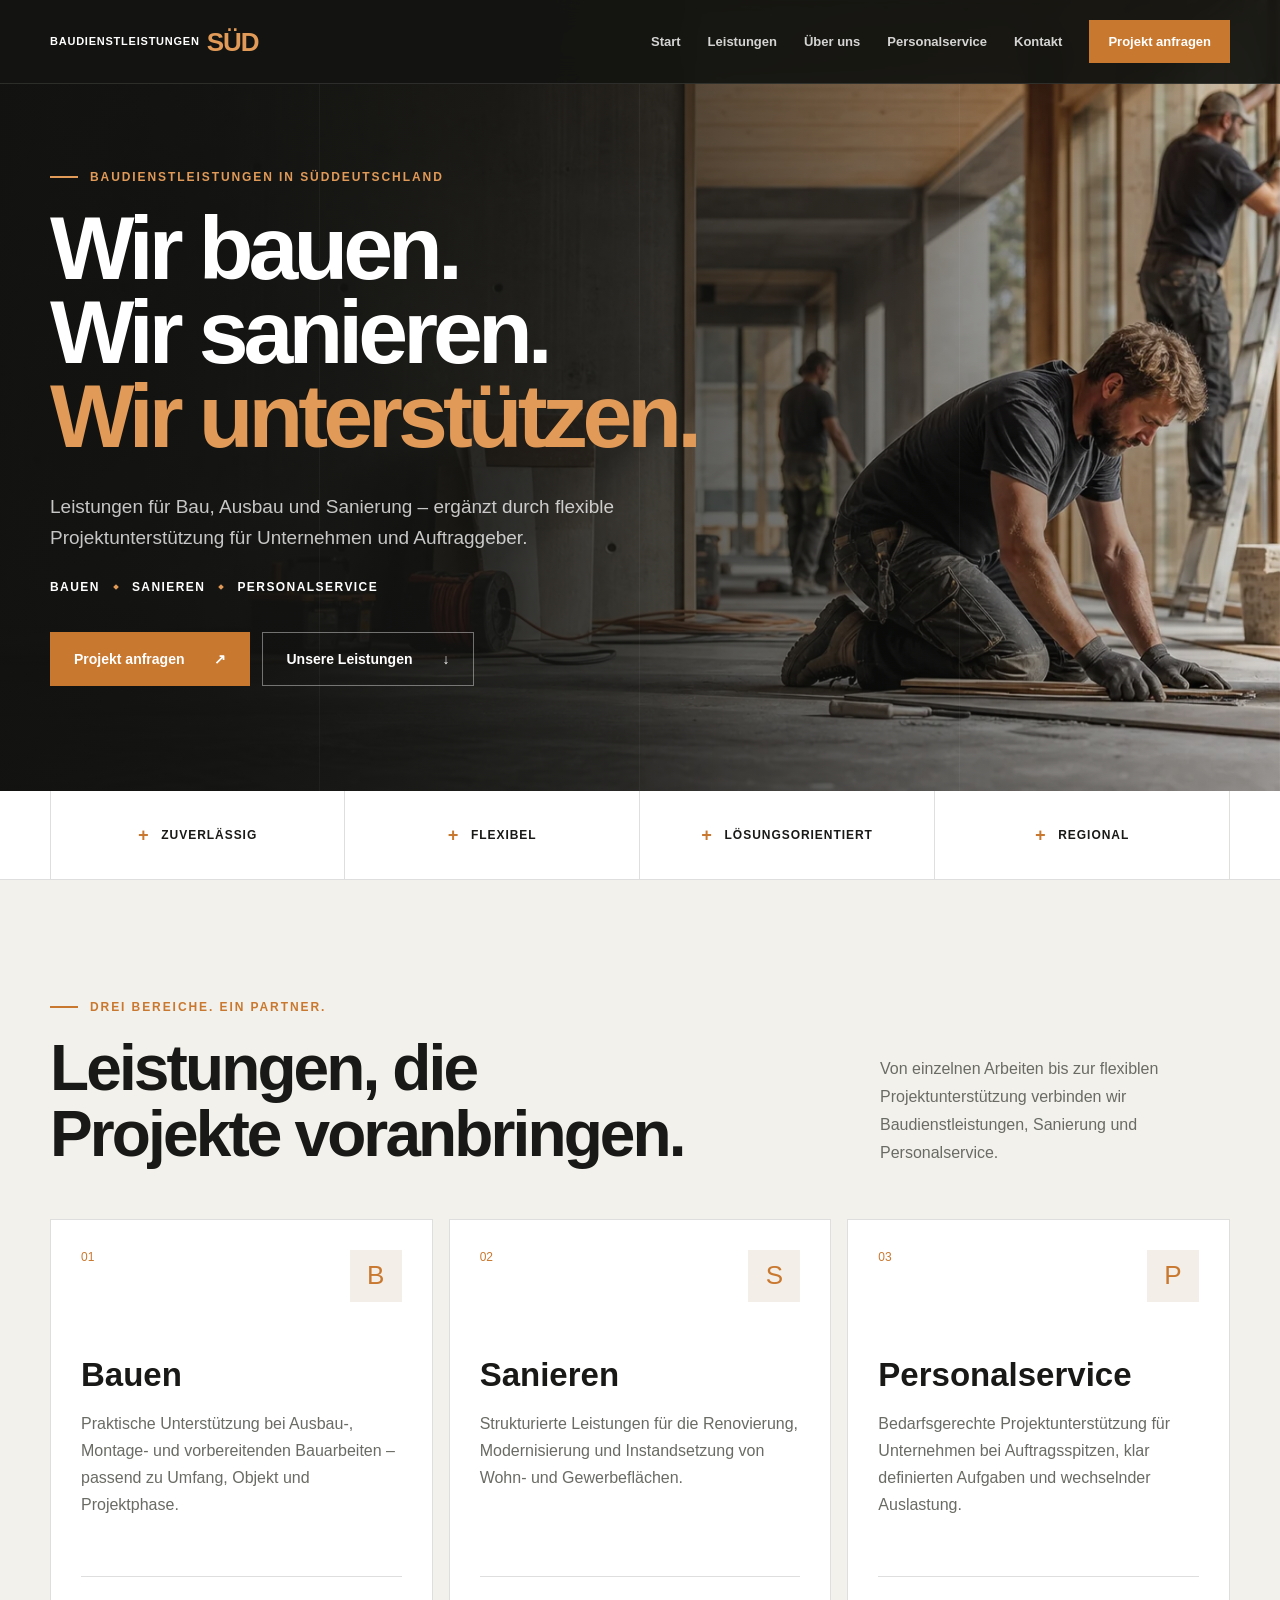
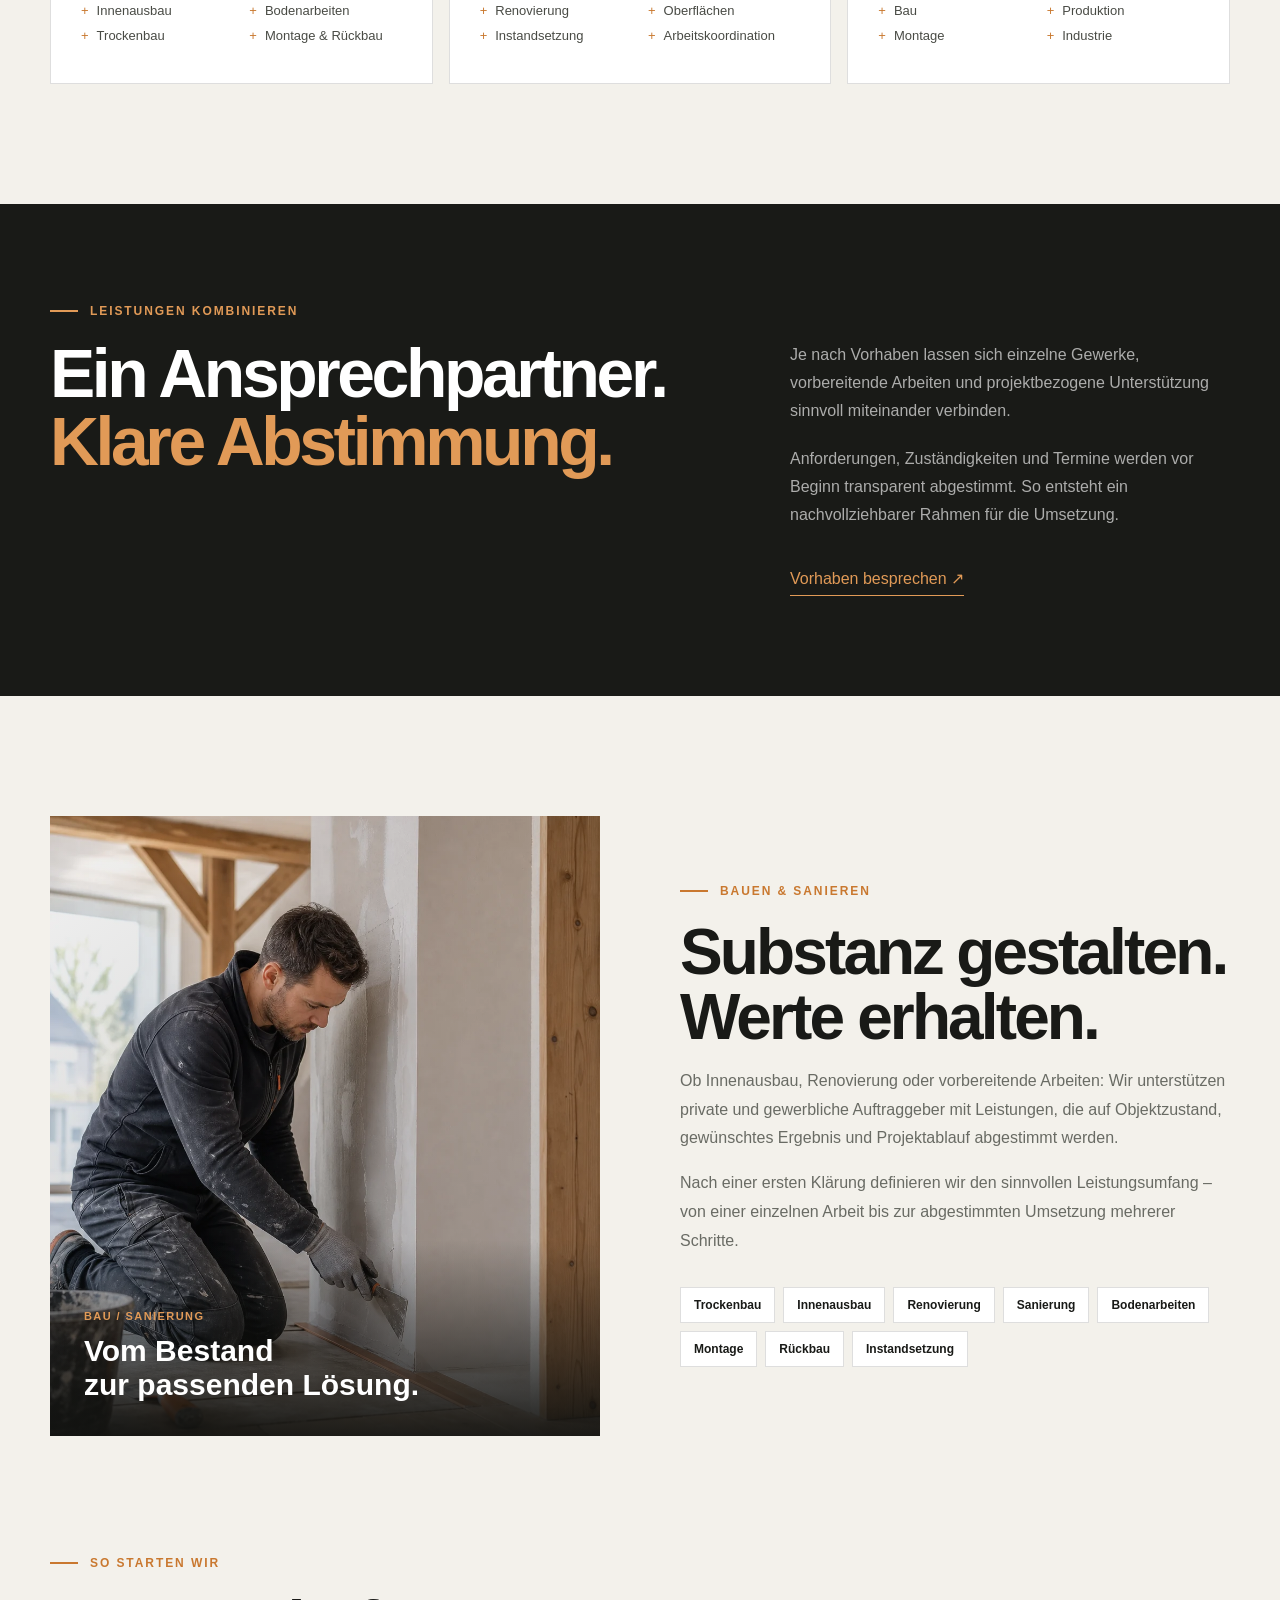
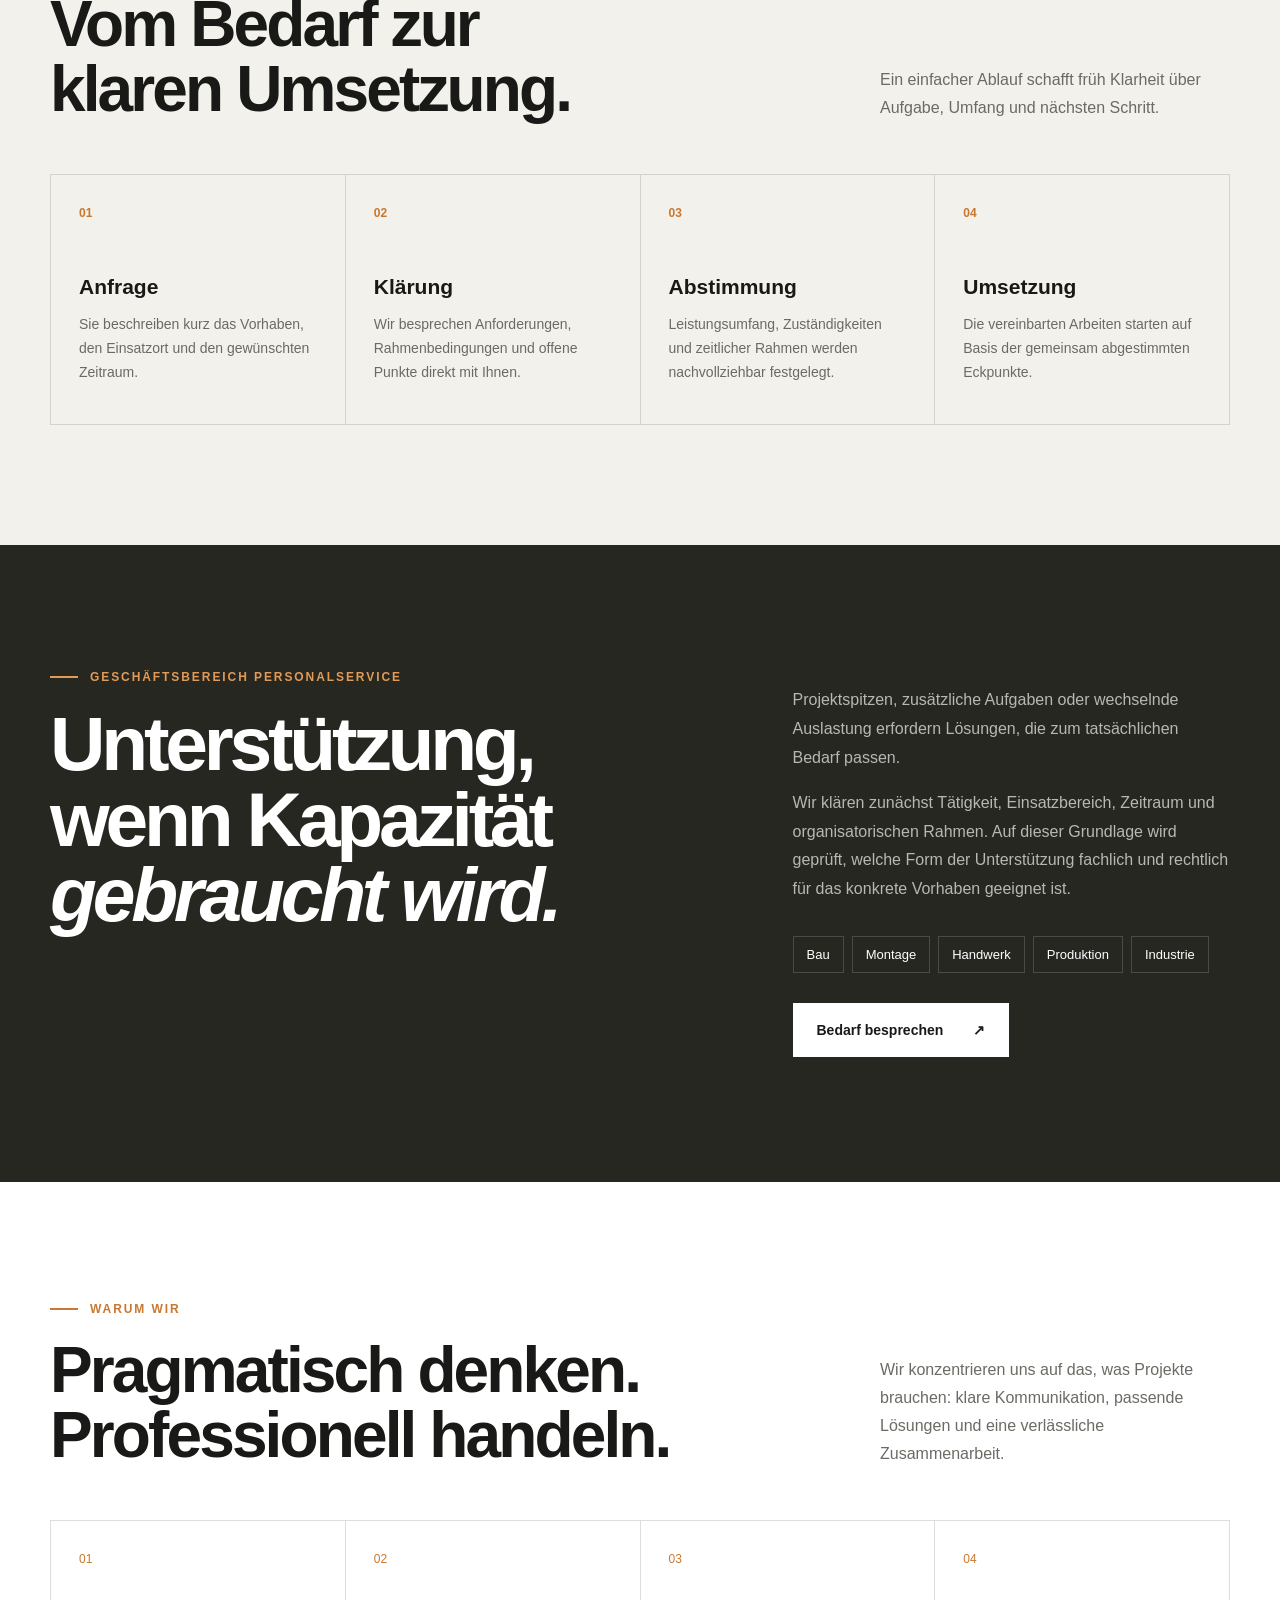
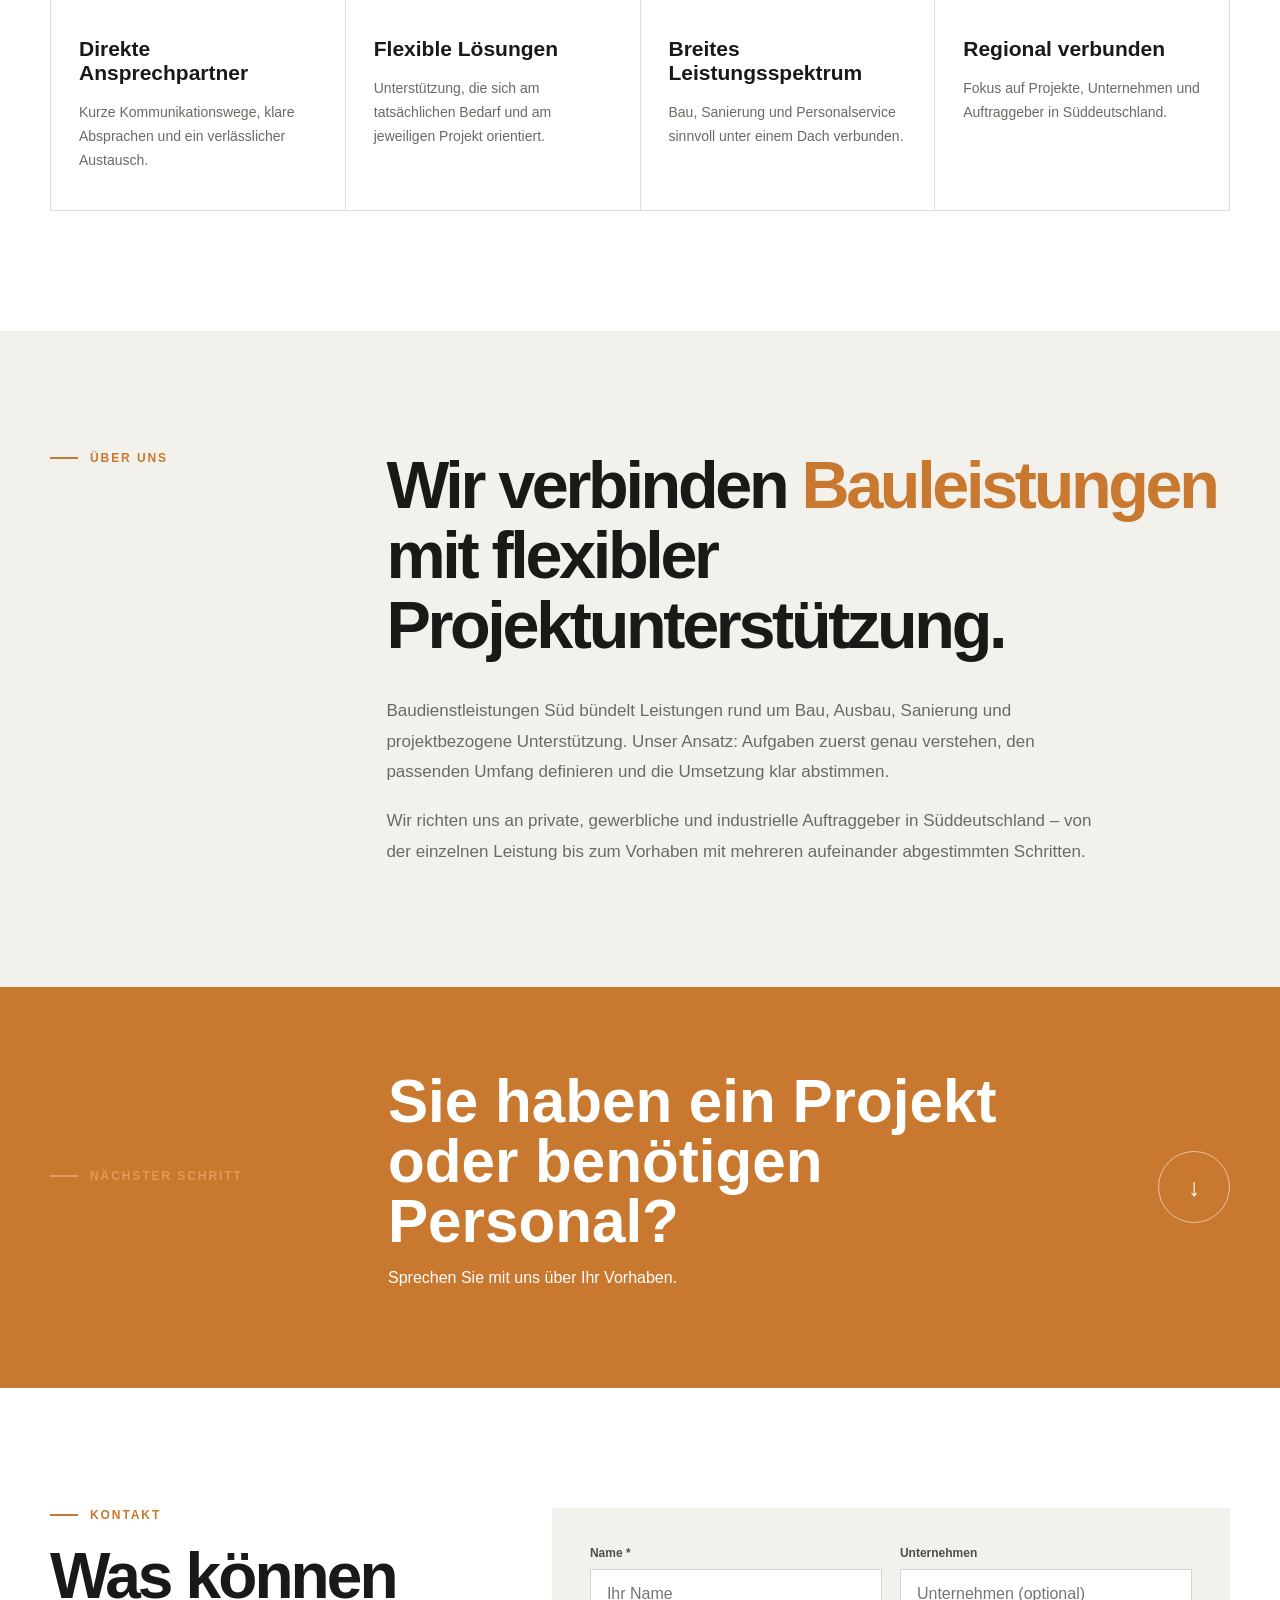
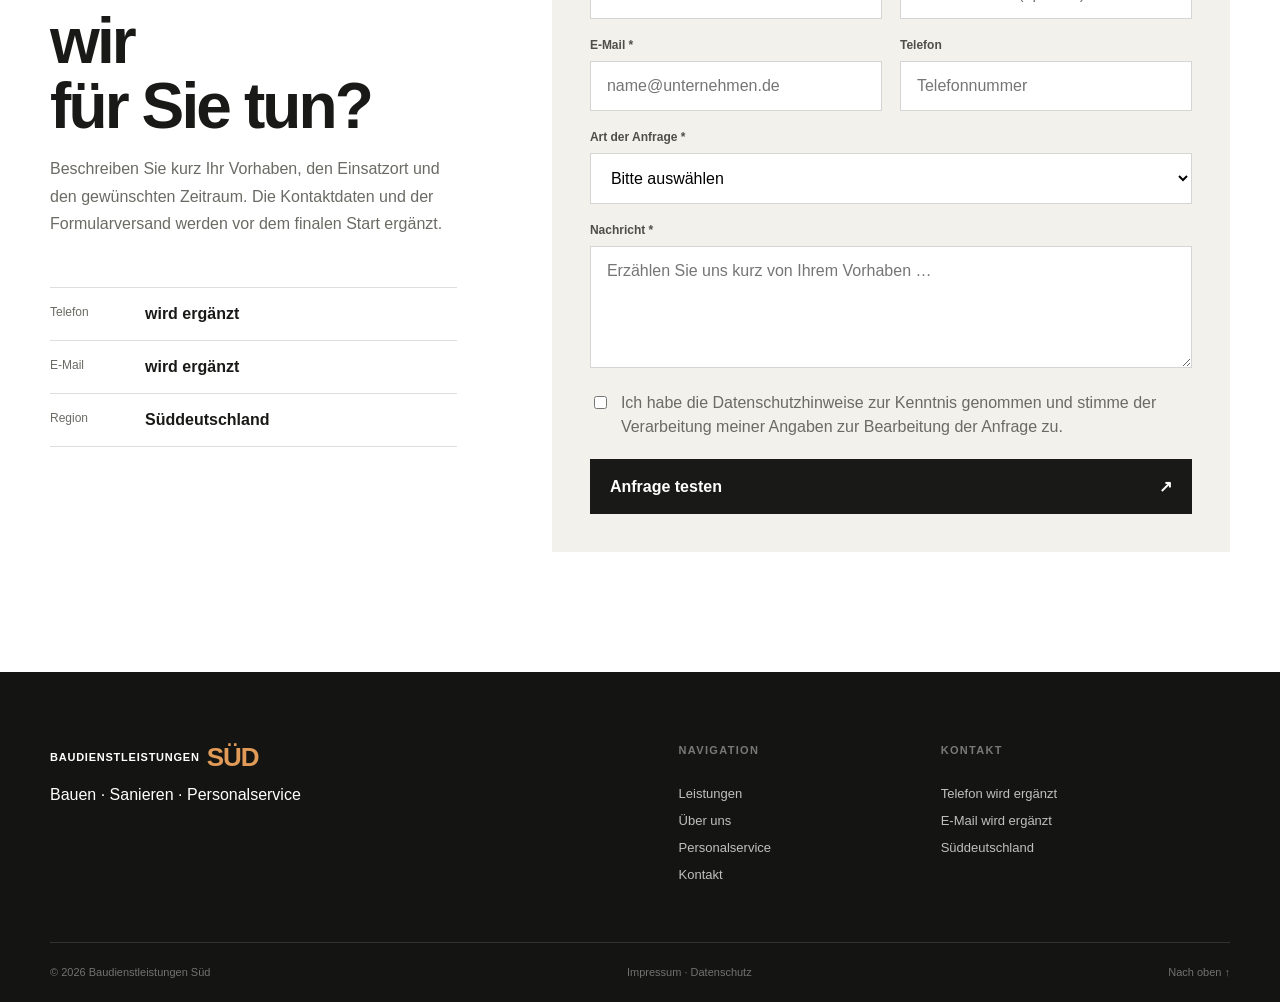
==== commit af86c393: "Improve homepage structure and content" ====
--- a/homepage.html
+++ b/homepage.html
@@ -5,42 +5,52 @@
   <meta name="viewport" content="width=device-width,initial-scale=1">
   <title>Baudienstleistungen Süd</title>
   <meta name="description" content="Bauen, Sanieren und Personalservice für Privatkunden, Unternehmen und Bauprojekte in Süddeutschland.">
+  <meta name="theme-color" content="#141512">
+  <link rel="icon" href="assets/favicon.svg" type="image/svg+xml">
+  <link rel="canonical" href="https://baudienstleistungen-s-d.vercel.app/">
+  <meta property="og:title" content="Baudienstleistungen Süd">
+  <meta property="og:description" content="Bauen, Sanieren und flexible Projektunterstützung in Süddeutschland.">
+  <meta property="og:type" content="website">
+  <meta property="og:url" content="https://baudienstleistungen-s-d.vercel.app/">
+  <meta property="og:image" content="https://baudienstleistungen-s-d.vercel.app/assets/baudienstleistungen-sued-hero.webp">
   <style>
     :root{--ink:#191a17;--paper:#f3f1eb;--white:#fff;--accent:#c9782f;--accent-light:#e19a57;--muted:#696b64;--line:rgba(25,26,23,.14)}
-    *{box-sizing:border-box}html{scroll-behavior:smooth;scroll-padding-top:84px}body{margin:0;overflow-x:hidden;background:var(--paper);color:var(--ink);font-family:Arial,Helvetica,sans-serif}button,input,select,textarea{font:inherit}button,a{-webkit-tap-highlight-color:transparent}a{color:inherit;text-decoration:none}.wrap{width:min(1180px,calc(100% - 48px));margin-inline:auto}
-    .header{position:fixed;inset:0 0 auto;z-index:40;height:84px;padding-inline:max(24px,calc((100vw - 1180px)/2));display:flex;align-items:center;justify-content:space-between;color:#fff;background:rgba(20,21,18,.94);border-bottom:1px solid rgba(255,255,255,.11);backdrop-filter:blur(14px)}.brand{display:inline-flex;align-items:flex-end;gap:9px;line-height:.88}.brand small{width:164px;font-size:12px;font-weight:850;letter-spacing:.075em}.brand b{color:var(--accent-light);font-size:27px;letter-spacing:-.04em}.nav{display:flex;align-items:center;gap:27px;font-size:13px;font-weight:650}.nav>a:not(.navCta){position:relative;padding-block:31px;color:rgba(255,255,255,.82)}.nav>a:not(.navCta):after{content:"";position:absolute;inset:auto 0 22px;height:1px;background:var(--accent-light);transform:scaleX(0);transform-origin:left;transition:.2s}.nav>a:hover:after{transform:scaleX(1)}.navCta{padding:14px 19px;background:var(--accent)}.menu{display:none}
+    *{box-sizing:border-box}html{scroll-behavior:smooth;scroll-padding-top:84px}body{margin:0;overflow-x:hidden;background:var(--paper);color:var(--ink);font-family:Arial,Helvetica,sans-serif}button,input,select,textarea{font:inherit}button,a{-webkit-tap-highlight-color:transparent}a{color:inherit;text-decoration:none}.wrap{width:min(1180px,calc(100% - 48px));margin-inline:auto}.skipLink{position:fixed;left:18px;top:12px;z-index:200;padding:12px 16px;color:#fff;background:var(--accent);transform:translateY(-150%)}.skipLink:focus{transform:translateY(0)}a:focus-visible,button:focus-visible,input:focus-visible,select:focus-visible,textarea:focus-visible{outline:3px solid var(--accent-light);outline-offset:3px}
+    .header{position:fixed;inset:0 0 auto;z-index:40;height:84px;padding-inline:max(24px,calc((100vw - 1180px)/2));display:flex;align-items:center;justify-content:space-between;color:#fff;background:rgba(20,21,18,.94);border-bottom:1px solid rgba(255,255,255,.11);backdrop-filter:blur(14px)}.brand{display:inline-flex;align-items:center;gap:7px;line-height:1;white-space:nowrap}.brand small{width:auto;font-size:11px;font-weight:850;letter-spacing:.07em}.brand b{color:var(--accent-light);font-size:26px;line-height:1;letter-spacing:-.04em}.nav{display:flex;align-items:center;gap:27px;font-size:13px;font-weight:650}.nav>a:not(.navCta){position:relative;padding-block:31px;color:rgba(255,255,255,.82)}.nav>a:not(.navCta):after{content:"";position:absolute;inset:auto 0 22px;height:1px;background:var(--accent-light);transform:scaleX(0);transform-origin:left;transition:.2s}.nav>a:hover:after{transform:scaleX(1)}.navCta{padding:14px 19px;background:var(--accent)}.menu{display:none}
     .hero{position:relative;min-height:760px;padding:170px 0 105px;display:flex;align-items:center;color:#fff;background:#1b1c19 url('assets/baudienstleistungen-sued-hero.webp') center/cover no-repeat}.heroShade{position:absolute;inset:0;background:linear-gradient(90deg,rgba(18,19,17,.96),rgba(18,19,17,.76) 48%,rgba(18,19,17,.1))}.heroGrid{position:absolute;inset:84px 0 0;opacity:.15;background-image:linear-gradient(to right,transparent calc(100% - 1px),rgba(255,255,255,.25) 1px);background-size:25% 100%}.heroInner{position:relative;z-index:1}.kicker{margin:0 0 22px;color:var(--accent);font-size:12px;font-weight:800;letter-spacing:.16em;text-transform:uppercase}.kicker:before{content:"";display:inline-block;width:28px;height:2px;margin:0 12px 3px 0;background:currentColor}.kicker.light{color:var(--accent-light)}.hero h1{max-width:920px;margin:0;font-size:clamp(54px,7vw,94px);line-height:.94;letter-spacing:-.055em}.hero h1 em,.dark h2 em{color:var(--accent-light);font-style:normal}.intro{max-width:640px;margin:32px 0 0;color:rgba(255,255,255,.76);font-size:19px;line-height:1.65}.areas{display:flex;align-items:center;gap:14px;margin-top:27px;font-size:12px;font-weight:800;letter-spacing:.12em;text-transform:uppercase}.areas i{width:4px;height:4px;background:var(--accent-light);transform:rotate(45deg)}.actions{display:flex;gap:12px;margin-top:38px}.btn{min-height:54px;padding:0 23px;display:inline-flex;align-items:center;justify-content:space-between;gap:30px;border:1px solid transparent;font-size:14px;font-weight:750;transition:.2s}.btn:hover{transform:translateY(-2px)}.primary{background:var(--accent)}.ghost{border-color:rgba(255,255,255,.4)}
     .trust{background:#fff;border-bottom:1px solid var(--line)}.trust .wrap{min-height:88px;display:grid;grid-template-columns:repeat(4,1fr)}.trust span{display:flex;align-items:center;justify-content:center;gap:12px;border-right:1px solid var(--line);font-size:12px;font-weight:800;letter-spacing:.08em;text-transform:uppercase}.trust span:first-child{border-left:1px solid var(--line)}.trust i{color:var(--accent);font-size:18px}.section{padding:120px 0}.heading{display:grid;grid-template-columns:1.5fr .7fr;gap:80px;align-items:end;margin-bottom:52px}.heading h2,.splitCopy h2,.contactSide h2{margin:0;font-size:clamp(42px,5vw,68px);line-height:1.02;letter-spacing:-.045em}.heading>p{margin:0;color:var(--muted);line-height:1.75}.cards{display:grid;grid-template-columns:repeat(3,1fr);gap:16px}.card{min-height:465px;padding:30px;display:flex;flex-direction:column;background:#fff;border:1px solid var(--line);transition:.25s}.card:hover{transform:translateY(-7px);box-shadow:0 22px 50px rgba(25,25,22,.09)}.cardTop{display:flex;justify-content:space-between}.num{color:var(--accent);font-size:12px}.icon{width:52px;height:52px;display:grid;place-items:center;color:var(--accent);background:#f3eee7;font-size:26px}.card h3{margin:54px 0 16px;font-size:33px}.card>p{margin:0;color:var(--muted);line-height:1.7}.card ul{margin:auto 0 0;padding:26px 0 0;list-style:none;border-top:1px solid var(--line);columns:2}.card li{margin-bottom:10px;color:#494b45;font-size:13px}.card li:before{content:"+";margin-right:8px;color:var(--accent)}
-    .dark{padding:100px 0;color:#fff;background:var(--ink)}.partnerGrid{display:grid;grid-template-columns:1.2fr .8fr;gap:80px}.dark h2{margin:0;font-size:clamp(44px,5.3vw,74px);line-height:1;letter-spacing:-.05em}.partnerCopy{padding-top:37px}.partnerCopy p{margin:0 0 20px;color:rgba(255,255,255,.64);line-height:1.75}.partnerCopy a{display:inline-block;margin-top:20px;padding-bottom:7px;color:var(--accent-light);border-bottom:1px solid}.splitGrid{display:grid;grid-template-columns:1fr 1fr;gap:80px;align-items:center}.visual{position:relative;min-height:620px;background:linear-gradient(145deg,rgba(25,26,23,.05),rgba(25,26,23,.35)),url('assets/baudienstleistungen-sued-hero.webp') 77% center/cover}.visualFrame{position:absolute;inset:auto 0 0;padding:34px;color:#fff;background:linear-gradient(transparent,rgba(18,19,17,.92))}.visualFrame span{display:block;margin-bottom:12px;color:var(--accent-light);font-size:11px;font-weight:800;letter-spacing:.13em}.visualFrame b{font-size:30px}.splitCopy>p:not(.kicker){color:var(--muted);line-height:1.8}.tags,.sectors{display:flex;flex-wrap:wrap;gap:8px;margin-top:32px}.tags span{padding:10px 13px;background:#fff;border:1px solid var(--line);font-size:12px;font-weight:700}.personnel{position:relative;padding:125px 0;overflow:hidden;color:#fff;background:#262720}.personnelGrid{display:grid;grid-template-columns:1.05fr .75fr;gap:130px}.personnel h2{margin:0;font-size:clamp(48px,6vw,80px);line-height:.98;letter-spacing:-.055em}.personnelCopy>p{color:rgba(255,255,255,.67);line-height:1.8}.sectors span{padding:10px 13px;border:1px solid rgba(255,255,255,.17);font-size:13px}.lightBtn{margin-top:30px;color:var(--ink);background:#fff}
-    .benefits{background:#fff}.benefitGrid{display:grid;grid-template-columns:repeat(4,1fr);border-top:1px solid var(--line);border-left:1px solid var(--line)}.benefitGrid article{min-height:290px;padding:28px;border-right:1px solid var(--line);border-bottom:1px solid var(--line)}.benefitGrid article>span{color:var(--accent);font-size:12px}.benefitGrid h3{margin:70px 0 16px;font-size:21px}.benefitGrid p{margin:0;color:var(--muted);font-size:14px;line-height:1.7}.about{padding:120px 0}.aboutGrid{display:grid;grid-template-columns:.48fr 1.52fr;gap:70px}.about h2{max-width:840px;margin:0;font-size:clamp(42px,5.2vw,70px);line-height:1.05;letter-spacing:-.05em}.about h2 em{color:var(--accent);font-style:normal}.aboutGrid>div:last-child>p{max-width:720px;margin:35px 0 0;color:var(--muted);font-size:17px;line-height:1.8}.contactIntro{padding:85px 0;color:#fff;background:var(--accent)}.contactIntroGrid{display:grid;grid-template-columns:.5fr 1.25fr auto;gap:50px;align-items:center}.contactIntro h2{margin:0;font-size:clamp(40px,4.7vw,64px);line-height:1}.roundArrow{width:72px;height:72px;display:grid;place-items:center;border:1px solid rgba(255,255,255,.55);border-radius:50%;font-size:25px}
+    .dark{padding:100px 0;color:#fff;background:var(--ink)}.partnerGrid{display:grid;grid-template-columns:1.2fr .8fr;gap:80px}.dark h2{margin:0;font-size:clamp(44px,5.3vw,74px);line-height:1;letter-spacing:-.05em}.partnerCopy{padding-top:37px}.partnerCopy p{margin:0 0 20px;color:rgba(255,255,255,.64);line-height:1.75}.partnerCopy a{display:inline-block;margin-top:20px;padding-bottom:7px;color:var(--accent-light);border-bottom:1px solid}.splitGrid{display:grid;grid-template-columns:1fr 1fr;gap:80px;align-items:center}.visual{position:relative;min-height:620px;background:linear-gradient(145deg,rgba(25,26,23,.05),rgba(25,26,23,.28)),url('assets/sanierung-innenausbau.webp') center/cover}.visualFrame{position:absolute;inset:auto 0 0;padding:70px 34px 34px;color:#fff;background:linear-gradient(transparent,rgba(18,19,17,.92))}.visualFrame span{display:block;margin-bottom:12px;color:var(--accent-light);font-size:11px;font-weight:800;letter-spacing:.13em}.visualFrame b{font-size:30px}.splitCopy>p:not(.kicker){color:var(--muted);line-height:1.8}.tags,.sectors{display:flex;flex-wrap:wrap;gap:8px;margin-top:32px}.tags span{padding:10px 13px;background:#fff;border:1px solid var(--line);font-size:12px;font-weight:700}.process{padding-top:0}.processGrid{display:grid;grid-template-columns:repeat(4,1fr);border-top:1px solid var(--line);border-left:1px solid var(--line)}.processGrid article{min-height:250px;padding:28px;border-right:1px solid var(--line);border-bottom:1px solid var(--line)}.processGrid span{color:var(--accent);font-size:12px;font-weight:800}.processGrid h3{margin:54px 0 14px;font-size:21px}.processGrid p{margin:0;color:var(--muted);font-size:14px;line-height:1.7}.personnel{position:relative;padding:125px 0;overflow:hidden;color:#fff;background:#262720}.personnelGrid{display:grid;grid-template-columns:1.05fr .75fr;gap:130px}.personnel h2{margin:0;font-size:clamp(48px,6vw,80px);line-height:.98;letter-spacing:-.055em}.personnelCopy>p{color:rgba(255,255,255,.67);line-height:1.8}.sectors span{padding:10px 13px;border:1px solid rgba(255,255,255,.17);font-size:13px}.lightBtn{margin-top:30px;color:var(--ink);background:#fff}
+    .benefits{background:#fff}.benefitGrid{display:grid;grid-template-columns:repeat(4,1fr);border-top:1px solid var(--line);border-left:1px solid var(--line)}.benefitGrid article{min-height:290px;padding:28px;border-right:1px solid var(--line);border-bottom:1px solid var(--line)}.benefitGrid article>span{color:var(--accent);font-size:12px}.benefitGrid h3{margin:70px 0 16px;font-size:21px}.benefitGrid p{margin:0;color:var(--muted);font-size:14px;line-height:1.7}.about{padding:120px 0}.aboutGrid{display:grid;grid-template-columns:.48fr 1.52fr;gap:70px}.about h2{max-width:840px;margin:0;font-size:clamp(42px,5.2vw,70px);line-height:1.05;letter-spacing:-.05em}.about h2 em{color:var(--accent);font-style:normal}.aboutGrid>div:last-child>p{max-width:720px;margin:35px 0 0;color:var(--muted);font-size:17px;line-height:1.8}.aboutGrid>div:last-child>p+p{margin-top:18px}.contactIntro{padding:85px 0;color:#fff;background:var(--accent)}.contactIntroGrid{display:grid;grid-template-columns:.5fr 1.25fr auto;gap:50px;align-items:center}.contactIntro h2{margin:0;font-size:clamp(40px,4.7vw,64px);line-height:1}.roundArrow{width:72px;height:72px;display:grid;place-items:center;border:1px solid rgba(255,255,255,.55);border-radius:50%;font-size:25px}
     .contact{background:#fff}.contactGrid{display:grid;grid-template-columns:.75fr 1.25fr;gap:95px}.contactSide>p:not(.kicker){color:var(--muted);line-height:1.7}.contactPlaceholders{margin-top:50px;border-top:1px solid var(--line)}.contactPlaceholders div{padding:17px 0;display:grid;grid-template-columns:95px 1fr;border-bottom:1px solid var(--line)}.contactPlaceholders span{color:var(--muted);font-size:12px}.contactForm{padding:38px;background:var(--paper)}.fieldRow{display:grid;grid-template-columns:1fr 1fr;gap:18px}.contactForm label{display:block;margin-bottom:19px}.contactForm label>span:first-child{display:block;margin-bottom:9px;color:#4d4f48;font-size:12px;font-weight:750}.contactForm input,.contactForm select,.contactForm textarea{width:100%;padding:15px 16px;background:#fff;border:1px solid rgba(25,26,23,.18);outline:none}.contactForm textarea{resize:vertical}.check{display:flex!important;align-items:flex-start;gap:11px}.check input{width:17px;height:17px}.check span{margin:0!important;color:var(--muted)!important;font-weight:400!important;line-height:1.55}.submit{width:100%;min-height:55px;padding:0 20px;display:flex;justify-content:space-between;align-items:center;color:#fff;background:var(--ink);border:0;cursor:pointer;font-weight:750}.notice{display:none;margin:16px 0 0;padding:13px;color:#5d4935;background:#f4e5d5;font-size:13px;line-height:1.55}.notice.show{display:block}
     .footer{padding:72px 0 24px;color:#fff;background:#141512}.footerTop{display:grid;grid-template-columns:1.5fr .55fr .75fr;gap:50px;padding-bottom:60px}.footerTop h3{margin:0 0 18px;color:rgba(255,255,255,.43);font-size:11px;letter-spacing:.12em;text-transform:uppercase}.footerTop>div:not(:first-child){display:flex;flex-direction:column;align-items:flex-start;gap:12px;color:rgba(255,255,255,.73);font-size:13px}.footerBottom{padding-top:23px;display:flex;justify-content:space-between;gap:20px;color:rgba(255,255,255,.4);border-top:1px solid rgba(255,255,255,.13);font-size:11px}.footerBottom button{padding:0;color:inherit;background:none;border:0;cursor:pointer}.modalBackdrop{display:none;position:fixed;inset:0;z-index:100;padding:24px;place-items:center;background:rgba(8,9,7,.76);backdrop-filter:blur(5px)}.modalBackdrop.open{display:grid}.legalModal{position:relative;width:min(620px,100%);padding:48px;background:#fff}.legalModal h2{margin:0 0 22px;font-size:40px}.legalModal p{color:var(--muted);line-height:1.7}.modalClose{position:absolute;right:18px;top:14px;background:none;border:0;cursor:pointer;font-size:32px}.modalButton{margin-top:14px;padding:13px 18px;color:#fff;background:var(--ink);border:0;cursor:pointer}
-    @media(max-width:1000px){.header{height:74px;padding-inline:22px}.menu{display:grid;gap:7px;padding:10px;background:none;border:0;cursor:pointer}.menu span{width:25px;height:2px;background:#fff}.nav{display:none;position:absolute;inset:74px 0 auto;padding:16px 24px 28px;background:#151614;flex-direction:column;align-items:stretch;gap:0}.nav.open{display:flex}.nav>a:not(.navCta){padding:15px 0;border-bottom:1px solid rgba(255,255,255,.1)}.navCta{margin-top:15px;text-align:center}.heading{grid-template-columns:1fr;gap:20px}.benefitGrid{grid-template-columns:1fr 1fr}.contactGrid{gap:50px}}
-    @media(max-width:760px){html{scroll-padding-top:74px}.wrap{width:calc(100% - 32px)}.brand small{width:142px;font-size:10px}.brand b{font-size:23px}.hero{min-height:690px;padding:135px 0 78px;background-position:61% center}.heroShade{background:linear-gradient(90deg,rgba(18,19,17,.94),rgba(18,19,17,.72))}.hero h1{font-size:clamp(45px,15vw,66px)}.intro{font-size:16px}.areas{flex-wrap:wrap}.actions{flex-direction:column}.trust .wrap{grid-template-columns:1fr 1fr;padding:10px 0}.trust span,.trust span:first-child{min-height:50px;justify-content:flex-start;border:0}.section,.about{padding:82px 0}.heading h2,.splitCopy h2,.contactSide h2{font-size:43px}.cards,.splitGrid,.personnelGrid,.aboutGrid,.contactGrid,.footerTop{grid-template-columns:1fr}.card{min-height:390px}.partnerGrid{grid-template-columns:1fr;gap:28px}.visual{min-height:430px}.personnel{padding:85px 0}.benefitGrid{grid-template-columns:1fr}.benefitGrid article{min-height:235px}.contactIntroGrid{grid-template-columns:1fr auto;gap:25px}.contactIntroGrid>.kicker{grid-column:1/-1}.contactIntro h2{font-size:42px}.roundArrow{width:58px;height:58px}.fieldRow{grid-template-columns:1fr;gap:0}.contactForm{padding:24px}.footerBottom{align-items:flex-start;flex-direction:column}}
+    @media(max-width:1000px){.header{height:74px;padding-inline:22px}.menu{display:grid;gap:7px;padding:10px;background:none;border:0;cursor:pointer}.menu span{width:25px;height:2px;background:#fff}.nav{display:none;position:absolute;inset:74px 0 auto;padding:16px 24px 28px;background:#151614;flex-direction:column;align-items:stretch;gap:0}.nav.open{display:flex}.nav>a:not(.navCta){padding:15px 0;border-bottom:1px solid rgba(255,255,255,.1)}.navCta{margin-top:15px;text-align:center}.heading{grid-template-columns:1fr;gap:20px}.benefitGrid,.processGrid{grid-template-columns:1fr 1fr}.contactGrid{gap:50px}}
+    @media(max-width:760px){html{scroll-padding-top:74px}.wrap{width:calc(100% - 32px)}.brand{gap:5px}.brand small{font-size:9px;letter-spacing:.055em}.brand b{font-size:22px}.hero{min-height:690px;padding:135px 0 78px;background-position:61% center}.heroShade{background:linear-gradient(90deg,rgba(18,19,17,.94),rgba(18,19,17,.72))}.hero h1{font-size:clamp(45px,15vw,66px)}.intro{font-size:16px}.areas{flex-wrap:wrap}.actions{flex-direction:column}.trust .wrap{grid-template-columns:1fr 1fr;padding:10px 0}.trust span,.trust span:first-child{min-height:50px;justify-content:flex-start;border:0}.section,.about{padding:82px 0}.heading h2,.splitCopy h2,.contactSide h2{font-size:43px}.cards,.splitGrid,.personnelGrid,.aboutGrid,.contactGrid,.footerTop{grid-template-columns:1fr}.card{min-height:390px}.partnerGrid{grid-template-columns:1fr;gap:28px}.visual{min-height:500px;background-position:center}.personnel{padding:85px 0}.benefitGrid,.processGrid{grid-template-columns:1fr}.benefitGrid article,.processGrid article{min-height:220px}.contactIntroGrid{grid-template-columns:1fr auto;gap:25px}.contactIntroGrid>.kicker{grid-column:1/-1}.contactIntro h2{font-size:42px}.roundArrow{width:58px;height:58px}.fieldRow{grid-template-columns:1fr;gap:0}.contactForm{padding:24px}.footerBottom{align-items:flex-start;flex-direction:column}}
   </style>
 </head>
 <body>
-  <header class="header"><a class="brand" href="#start"><small>BAUDIENSTLEISTUNGEN</small><b>SÜD</b></a><button class="menu" aria-label="Menü öffnen"><span></span><span></span></button><nav class="nav"><a href="#start">Start</a><a href="#leistungen">Leistungen</a><a href="#ueber-uns">Über uns</a><a href="#personalservice">Personalservice</a><a href="#kontakt">Kontakt</a><a class="navCta" href="#kontakt">Projekt anfragen</a></nav></header>
-  <main>
-    <section class="hero" id="start"><div class="heroShade"></div><div class="heroGrid"></div><div class="wrap heroInner"><p class="kicker light">Baudienstleistungen in Süddeutschland</p><h1>Wir bauen.<br>Wir sanieren.<br><em>Wir unterstützen.</em></h1><p class="intro">Verlässliche Lösungen für Privatkunden, Unternehmen und Bauprojekte – flexibel, direkt und professionell.</p><div class="areas"><span>Bauen</span><i></i><span>Sanieren</span><i></i><span>Personalservice</span></div><div class="actions"><a class="btn primary" href="#kontakt">Projekt anfragen <span>↗</span></a><a class="btn ghost" href="#leistungen">Unsere Leistungen <span>↓</span></a></div></div></section>
+  <a class="skipLink" href="#inhalt">Direkt zum Inhalt</a>
+  <header class="header"><a class="brand" href="#start" aria-label="Baudienstleistungen Süd – Startseite"><small>BAUDIENSTLEISTUNGEN</small><b>SÜD</b></a><button class="menu" type="button" aria-label="Menü öffnen" aria-expanded="false" aria-controls="hauptnavigation"><span></span><span></span></button><nav class="nav" id="hauptnavigation" aria-label="Hauptnavigation"><a href="#start">Start</a><a href="#leistungen">Leistungen</a><a href="#ueber-uns">Über uns</a><a href="#personalservice">Personalservice</a><a href="#kontakt">Kontakt</a><a class="navCta" href="#kontakt">Projekt anfragen</a></nav></header>
+  <main id="inhalt">
+    <section class="hero" id="start"><div class="heroShade"></div><div class="heroGrid"></div><div class="wrap heroInner"><p class="kicker light">Baudienstleistungen in Süddeutschland</p><h1>Wir bauen.<br>Wir sanieren.<br><em>Wir unterstützen.</em></h1><p class="intro">Leistungen für Bau, Ausbau und Sanierung – ergänzt durch flexible Projektunterstützung für Unternehmen und Auftraggeber.</p><div class="areas"><span>Bauen</span><i></i><span>Sanieren</span><i></i><span>Personalservice</span></div><div class="actions"><a class="btn primary" href="#kontakt">Projekt anfragen <span>↗</span></a><a class="btn ghost" href="#leistungen">Unsere Leistungen <span>↓</span></a></div></div></section>
     <section class="trust"><div class="wrap"><span><i>+</i>Zuverlässig</span><span><i>+</i>Flexibel</span><span><i>+</i>Lösungsorientiert</span><span><i>+</i>Regional</span></div></section>
     <section class="section" id="leistungen"><div class="wrap"><div class="heading"><div><p class="kicker">Drei Bereiche. Ein Partner.</p><h2>Leistungen, die<br>Projekte voranbringen.</h2></div><p>Von einzelnen Arbeiten bis zur flexiblen Projektunterstützung verbinden wir Baudienstleistungen, Sanierung und Personalservice.</p></div><div class="cards">
-      <article class="card"><div class="cardTop"><span class="num">01</span><span class="icon">⌂</span></div><h3>Bauen</h3><p>Flexible Baudienstleistungen für private, gewerbliche und anspruchsvolle Projektvorhaben.</p><ul><li>Innenausbau</li><li>Trockenbau</li><li>Bodenarbeiten</li><li>Montage & Rückbau</li></ul></article>
-      <article class="card"><div class="cardTop"><span class="num">02</span><span class="icon">⌁</span></div><h3>Sanieren</h3><p>Werterhalt, Modernisierung und neue Perspektiven für Wohnungen und Gewerbeeinheiten.</p><ul><li>Sanierung</li><li>Renovierung</li><li>Instandsetzung</li><li>Koordination</li></ul></article>
-      <article class="card"><div class="cardTop"><span class="num">03</span><span class="icon">♙</span></div><h3>Personalservice</h3><p>Passende Unterstützung für Unternehmen bei Projekten, Auftragsspitzen und wechselndem Bedarf.</p><ul><li>Bau</li><li>Montage</li><li>Produktion</li><li>Industrie</li></ul></article>
+      <article class="card"><div class="cardTop"><span class="num">01</span><span class="icon" aria-hidden="true">B</span></div><h3>Bauen</h3><p>Praktische Unterstützung bei Ausbau-, Montage- und vorbereitenden Bauarbeiten – passend zu Umfang, Objekt und Projektphase.</p><ul><li>Innenausbau</li><li>Trockenbau</li><li>Bodenarbeiten</li><li>Montage & Rückbau</li></ul></article>
+      <article class="card"><div class="cardTop"><span class="num">02</span><span class="icon" aria-hidden="true">S</span></div><h3>Sanieren</h3><p>Strukturierte Leistungen für die Renovierung, Modernisierung und Instandsetzung von Wohn- und Gewerbeflächen.</p><ul><li>Renovierung</li><li>Instandsetzung</li><li>Oberflächen</li><li>Arbeitskoordination</li></ul></article>
+      <article class="card"><div class="cardTop"><span class="num">03</span><span class="icon" aria-hidden="true">P</span></div><h3>Personalservice</h3><p>Bedarfsgerechte Projektunterstützung für Unternehmen bei Auftragsspitzen, klar definierten Aufgaben und wechselnder Auslastung.</p><ul><li>Bau</li><li>Montage</li><li>Produktion</li><li>Industrie</li></ul></article>
     </div></div></section>
-    <section class="dark"><div class="wrap partnerGrid"><div><p class="kicker light">Alles aus einer Hand</p><h2>Ein Ansprechpartner.<br><em>Viele Möglichkeiten.</em></h2></div><div class="partnerCopy"><p>Von einzelnen Arbeiten bis zur Unterstützung umfangreicher Projekte erhalten Sie bei Baudienstleistungen Süd einen zentralen Ansprechpartner.</p><p>So lassen sich Anforderungen klar abstimmen, Leistungen flexibel kombinieren und Vorhaben pragmatisch umsetzen.</p><a href="#kontakt">Vorhaben besprechen ↗</a></div></div></section>
-    <section class="section"><div class="wrap splitGrid"><div class="visual"><div class="visualFrame"><span>BAU / SANIERUNG</span><b>Vom Bestand<br>zur neuen Lösung.</b></div></div><div class="splitCopy"><p class="kicker">Bauen & Sanieren</p><h2>Substanz gestalten.<br>Werte erhalten.</h2><p>Ob Innenausbau, Renovierung oder vorbereitende Arbeiten: Wir unterstützen private und gewerbliche Auftraggeber mit einem vielseitigen Leistungsspektrum rund um Bau und Sanierung.</p><p>Der Umfang wird passend zum Vorhaben abgestimmt – von der einzelnen Leistung bis zur Koordination verschiedener Arbeiten.</p><div class="tags"><span>Trockenbau</span><span>Innenausbau</span><span>Renovierung</span><span>Sanierung</span><span>Bodenarbeiten</span><span>Montage</span><span>Rückbau</span><span>Instandsetzung</span></div></div></div></section>
-    <section class="personnel" id="personalservice"><div class="wrap personnelGrid"><div><p class="kicker light">Geschäftsbereich Personalservice</p><h2>Personal, wenn<br>Verstärkung<br><em>gebraucht wird.</em></h2></div><div class="personnelCopy"><p>Schwankende Auftragslagen, Projektspitzen oder kurzfristiger Personalbedarf verlangen nach flexiblen Lösungen.</p><p>Baudienstleistungen Süd unterstützt Unternehmen bedarfsgerecht mit geeigneten Mitarbeitenden für definierte Projekte und Auftragsspitzen. Art und Rahmen der Unterstützung werden im Einzelfall rechtssicher abgestimmt.</p><div class="sectors"><span>Bau</span><span>Montage</span><span>Handwerk</span><span>Produktion</span><span>Industrie</span></div><a class="btn lightBtn" href="#kontakt">Personalbedarf anfragen <span>↗</span></a></div></div></section>
+    <section class="dark"><div class="wrap partnerGrid"><div><p class="kicker light">Leistungen kombinieren</p><h2>Ein Ansprechpartner.<br><em>Klare Abstimmung.</em></h2></div><div class="partnerCopy"><p>Je nach Vorhaben lassen sich einzelne Gewerke, vorbereitende Arbeiten und projektbezogene Unterstützung sinnvoll miteinander verbinden.</p><p>Anforderungen, Zuständigkeiten und Termine werden vor Beginn transparent abgestimmt. So entsteht ein nachvollziehbarer Rahmen für die Umsetzung.</p><a href="#kontakt">Vorhaben besprechen ↗</a></div></div></section>
+    <section class="section" id="bauen-sanieren"><div class="wrap splitGrid"><div class="visual" role="img" aria-label="Fachgerechte Sanierungsarbeiten im Innenausbau"><div class="visualFrame"><span>BAU / SANIERUNG</span><b>Vom Bestand<br>zur passenden Lösung.</b></div></div><div class="splitCopy"><p class="kicker">Bauen & Sanieren</p><h2>Substanz gestalten.<br>Werte erhalten.</h2><p>Ob Innenausbau, Renovierung oder vorbereitende Arbeiten: Wir unterstützen private und gewerbliche Auftraggeber mit Leistungen, die auf Objektzustand, gewünschtes Ergebnis und Projektablauf abgestimmt werden.</p><p>Nach einer ersten Klärung definieren wir den sinnvollen Leistungsumfang – von einer einzelnen Arbeit bis zur abgestimmten Umsetzung mehrerer Schritte.</p><div class="tags"><span>Trockenbau</span><span>Innenausbau</span><span>Renovierung</span><span>Sanierung</span><span>Bodenarbeiten</span><span>Montage</span><span>Rückbau</span><span>Instandsetzung</span></div></div></div></section>
+    <section class="section process" aria-labelledby="ablauf-title"><div class="wrap"><div class="heading"><div><p class="kicker">So starten wir</p><h2 id="ablauf-title">Vom Bedarf zur<br>klaren Umsetzung.</h2></div><p>Ein einfacher Ablauf schafft früh Klarheit über Aufgabe, Umfang und nächsten Schritt.</p></div><div class="processGrid"><article><span>01</span><h3>Anfrage</h3><p>Sie beschreiben kurz das Vorhaben, den Einsatzort und den gewünschten Zeitraum.</p></article><article><span>02</span><h3>Klärung</h3><p>Wir besprechen Anforderungen, Rahmenbedingungen und offene Punkte direkt mit Ihnen.</p></article><article><span>03</span><h3>Abstimmung</h3><p>Leistungsumfang, Zuständigkeiten und zeitlicher Rahmen werden nachvollziehbar festgelegt.</p></article><article><span>04</span><h3>Umsetzung</h3><p>Die vereinbarten Arbeiten starten auf Basis der gemeinsam abgestimmten Eckpunkte.</p></article></div></div></section>
+    <section class="personnel" id="personalservice"><div class="wrap personnelGrid"><div><p class="kicker light">Geschäftsbereich Personalservice</p><h2>Unterstützung,<br>wenn Kapazität<br><em>gebraucht wird.</em></h2></div><div class="personnelCopy"><p>Projektspitzen, zusätzliche Aufgaben oder wechselnde Auslastung erfordern Lösungen, die zum tatsächlichen Bedarf passen.</p><p>Wir klären zunächst Tätigkeit, Einsatzbereich, Zeitraum und organisatorischen Rahmen. Auf dieser Grundlage wird geprüft, welche Form der Unterstützung fachlich und rechtlich für das konkrete Vorhaben geeignet ist.</p><div class="sectors"><span>Bau</span><span>Montage</span><span>Handwerk</span><span>Produktion</span><span>Industrie</span></div><a class="btn lightBtn" href="#kontakt">Bedarf besprechen <span>↗</span></a></div></div></section>
     <section class="section benefits"><div class="wrap"><div class="heading"><div><p class="kicker">Warum wir</p><h2>Pragmatisch denken.<br>Professionell handeln.</h2></div><p>Wir konzentrieren uns auf das, was Projekte brauchen: klare Kommunikation, passende Lösungen und eine verlässliche Zusammenarbeit.</p></div><div class="benefitGrid"><article><span>01</span><h3>Direkte Ansprechpartner</h3><p>Kurze Kommunikationswege, klare Absprachen und ein verlässlicher Austausch.</p></article><article><span>02</span><h3>Flexible Lösungen</h3><p>Unterstützung, die sich am tatsächlichen Bedarf und am jeweiligen Projekt orientiert.</p></article><article><span>03</span><h3>Breites Leistungsspektrum</h3><p>Bau, Sanierung und Personalservice sinnvoll unter einem Dach verbunden.</p></article><article><span>04</span><h3>Regional verbunden</h3><p>Fokus auf Projekte, Unternehmen und Auftraggeber in Süddeutschland.</p></article></div></div></section>
-    <section class="about" id="ueber-uns"><div class="wrap aboutGrid"><div><p class="kicker">Über uns</p></div><div><h2>Wir verbinden <em>Baukompetenz</em> mit flexibler Unterstützung.</h2><p>Baudienstleistungen Süd steht für pragmatische Lösungen rund um Bau, Sanierung und Personal. Wir begleiten private, gewerbliche und industrielle Kunden bei kleinen wie umfangreichen Vorhaben – mit direkter Kommunikation und einem klaren Blick für die jeweilige Aufgabe.</p></div></div></section>
+    <section class="about" id="ueber-uns"><div class="wrap aboutGrid"><div><p class="kicker">Über uns</p></div><div><h2>Wir verbinden <em>Bauleistungen</em> mit flexibler Projektunterstützung.</h2><p>Baudienstleistungen Süd bündelt Leistungen rund um Bau, Ausbau, Sanierung und projektbezogene Unterstützung. Unser Ansatz: Aufgaben zuerst genau verstehen, den passenden Umfang definieren und die Umsetzung klar abstimmen.</p><p>Wir richten uns an private, gewerbliche und industrielle Auftraggeber in Süddeutschland – von der einzelnen Leistung bis zum Vorhaben mit mehreren aufeinander abgestimmten Schritten.</p></div></div></section>
     <section class="contactIntro"><div class="wrap contactIntroGrid"><p class="kicker light">Nächster Schritt</p><div><h2>Sie haben ein Projekt<br>oder benötigen Personal?</h2><p>Sprechen Sie mit uns über Ihr Vorhaben.</p></div><a class="roundArrow" href="#kontakt">↓</a></div></section>
-    <section class="section contact" id="kontakt"><div class="wrap contactGrid"><div class="contactSide"><p class="kicker">Kontakt</p><h2>Was können wir<br>für Sie tun?</h2><p>Beschreiben Sie kurz Ihr Vorhaben oder Ihren Personalbedarf. Wir melden uns, sobald die Kontaktanbindung aktiviert ist.</p><div class="contactPlaceholders"><div><span>Telefon</span><b>wird ergänzt</b></div><div><span>E-Mail</span><b>wird ergänzt</b></div><div><span>Region</span><b>Süddeutschland</b></div></div></div><form class="contactForm"><div class="fieldRow"><label><span>Name *</span><input required placeholder="Ihr Name"></label><label><span>Unternehmen</span><input placeholder="Unternehmen (optional)"></label></div><div class="fieldRow"><label><span>E-Mail *</span><input type="email" required placeholder="name@unternehmen.de"></label><label><span>Telefon</span><input type="tel" placeholder="Telefonnummer"></label></div><label><span>Art der Anfrage *</span><select required><option value="">Bitte auswählen</option><option>Bauprojekt</option><option>Sanierung</option><option>Personalbedarf</option><option>Sonstige Anfrage</option></select></label><label><span>Nachricht *</span><textarea required rows="5" placeholder="Erzählen Sie uns kurz von Ihrem Vorhaben …"></textarea></label><label class="check"><input type="checkbox" required><span>Ich habe die Datenschutzhinweise zur Kenntnis genommen und stimme der Verarbeitung meiner Angaben zur Bearbeitung der Anfrage zu.</span></label><button class="submit" type="submit">Anfrage senden <span>↗</span></button><p class="notice">Das Formular ist vorbereitet, aber noch nicht mit einem Versanddienst verbunden. Es wurden keine Daten übermittelt.</p></form></div></section>
+    <section class="section contact" id="kontakt"><div class="wrap contactGrid"><div class="contactSide"><p class="kicker">Kontakt</p><h2>Was können wir<br>für Sie tun?</h2><p>Beschreiben Sie kurz Ihr Vorhaben, den Einsatzort und den gewünschten Zeitraum. Die Kontaktdaten und der Formularversand werden vor dem finalen Start ergänzt.</p><div class="contactPlaceholders"><div><span>Telefon</span><b>wird ergänzt</b></div><div><span>E-Mail</span><b>wird ergänzt</b></div><div><span>Region</span><b>Süddeutschland</b></div></div></div><form class="contactForm"><div class="fieldRow"><label><span>Name *</span><input name="name" autocomplete="name" required placeholder="Ihr Name"></label><label><span>Unternehmen</span><input name="unternehmen" autocomplete="organization" placeholder="Unternehmen (optional)"></label></div><div class="fieldRow"><label><span>E-Mail *</span><input name="email" type="email" autocomplete="email" required placeholder="name@unternehmen.de"></label><label><span>Telefon</span><input name="telefon" type="tel" autocomplete="tel" placeholder="Telefonnummer"></label></div><label><span>Art der Anfrage *</span><select name="anfrageart" required><option value="">Bitte auswählen</option><option value="bauprojekt">Bauprojekt</option><option value="sanierung">Sanierung</option><option value="personalbedarf">Personalbedarf</option><option value="sonstiges">Sonstige Anfrage</option></select></label><label><span>Nachricht *</span><textarea name="nachricht" required rows="5" placeholder="Erzählen Sie uns kurz von Ihrem Vorhaben …"></textarea></label><label class="check"><input name="datenschutz" type="checkbox" required><span>Ich habe die Datenschutzhinweise zur Kenntnis genommen und stimme der Verarbeitung meiner Angaben zur Bearbeitung der Anfrage zu.</span></label><button class="submit" type="submit">Anfrage testen <span>↗</span></button><p class="notice" role="status" aria-live="polite">Das Formular ist als Vorschau vorbereitet, aber noch nicht mit einem Versanddienst verbunden. Es wurden keine Daten übermittelt.</p></form></div></section>
   </main>
   <footer class="footer"><div class="wrap footerTop"><div><a class="brand" href="#start"><small>BAUDIENSTLEISTUNGEN</small><b>SÜD</b></a><p>Bauen · Sanieren · Personalservice</p></div><div><h3>Navigation</h3><a href="#leistungen">Leistungen</a><a href="#ueber-uns">Über uns</a><a href="#personalservice">Personalservice</a><a href="#kontakt">Kontakt</a></div><div><h3>Kontakt</h3><span>Telefon wird ergänzt</span><span>E-Mail wird ergänzt</span><span>Süddeutschland</span></div></div><div class="wrap footerBottom"><span>© 2026 Baudienstleistungen Süd</span><div><button data-legal="Impressum">Impressum</button> · <button data-legal="Datenschutz">Datenschutz</button></div><a href="#start">Nach oben ↑</a></div></footer>
-  <div class="modalBackdrop"><section class="legalModal" role="dialog" aria-modal="true"><button class="modalClose" aria-label="Schließen">×</button><p class="kicker">Rechtliches</p><h2 id="legalTitle">Impressum</h2><p>Die rechtlich erforderlichen Angaben werden vor der öffentlichen Veröffentlichung mit den endgültigen Unternehmens- und Kontaktdaten ergänzt.</p><p>Dieser Platzhalter enthält bewusst keine erfundenen Angaben.</p><button class="modalButton">Verstanden</button></section></div>
+  <div class="modalBackdrop"><section class="legalModal" role="dialog" aria-modal="true" aria-labelledby="legalTitle"><button class="modalClose" aria-label="Schließen">×</button><p class="kicker">Rechtliches</p><h2 id="legalTitle">Impressum</h2><p>Die rechtlich erforderlichen Angaben müssen vor dem geschäftlichen Start mit den endgültigen Unternehmens- und Kontaktdaten ergänzt werden.</p><p>Dieser Platzhalter enthält bewusst keine erfundenen Angaben.</p><button class="modalButton" type="button">Verstanden</button></section></div>
   <script>
-    const menu=document.querySelector('.menu'),nav=document.querySelector('.nav');menu.addEventListener('click',()=>nav.classList.toggle('open'));nav.querySelectorAll('a').forEach(a=>a.addEventListener('click',()=>nav.classList.remove('open')));
+    const menu=document.querySelector('.menu'),nav=document.querySelector('.nav');menu.addEventListener('click',()=>{const open=nav.classList.toggle('open');menu.setAttribute('aria-expanded',String(open));menu.setAttribute('aria-label',open?'Menü schließen':'Menü öffnen')});nav.querySelectorAll('a').forEach(a=>a.addEventListener('click',()=>{nav.classList.remove('open');menu.setAttribute('aria-expanded','false');menu.setAttribute('aria-label','Menü öffnen')}));
     document.querySelector('.contactForm').addEventListener('submit',e=>{e.preventDefault();document.querySelector('.notice').classList.add('show')});
     const modal=document.querySelector('.modalBackdrop'),title=document.querySelector('#legalTitle');document.querySelectorAll('[data-legal]').forEach(b=>b.addEventListener('click',()=>{title.textContent=b.dataset.legal;modal.classList.add('open')}));document.querySelectorAll('.modalClose,.modalButton').forEach(b=>b.addEventListener('click',()=>modal.classList.remove('open')));modal.addEventListener('click',e=>{if(e.target===modal)modal.classList.remove('open')});document.addEventListener('keydown',e=>{if(e.key==='Escape')modal.classList.remove('open')});
   </script>
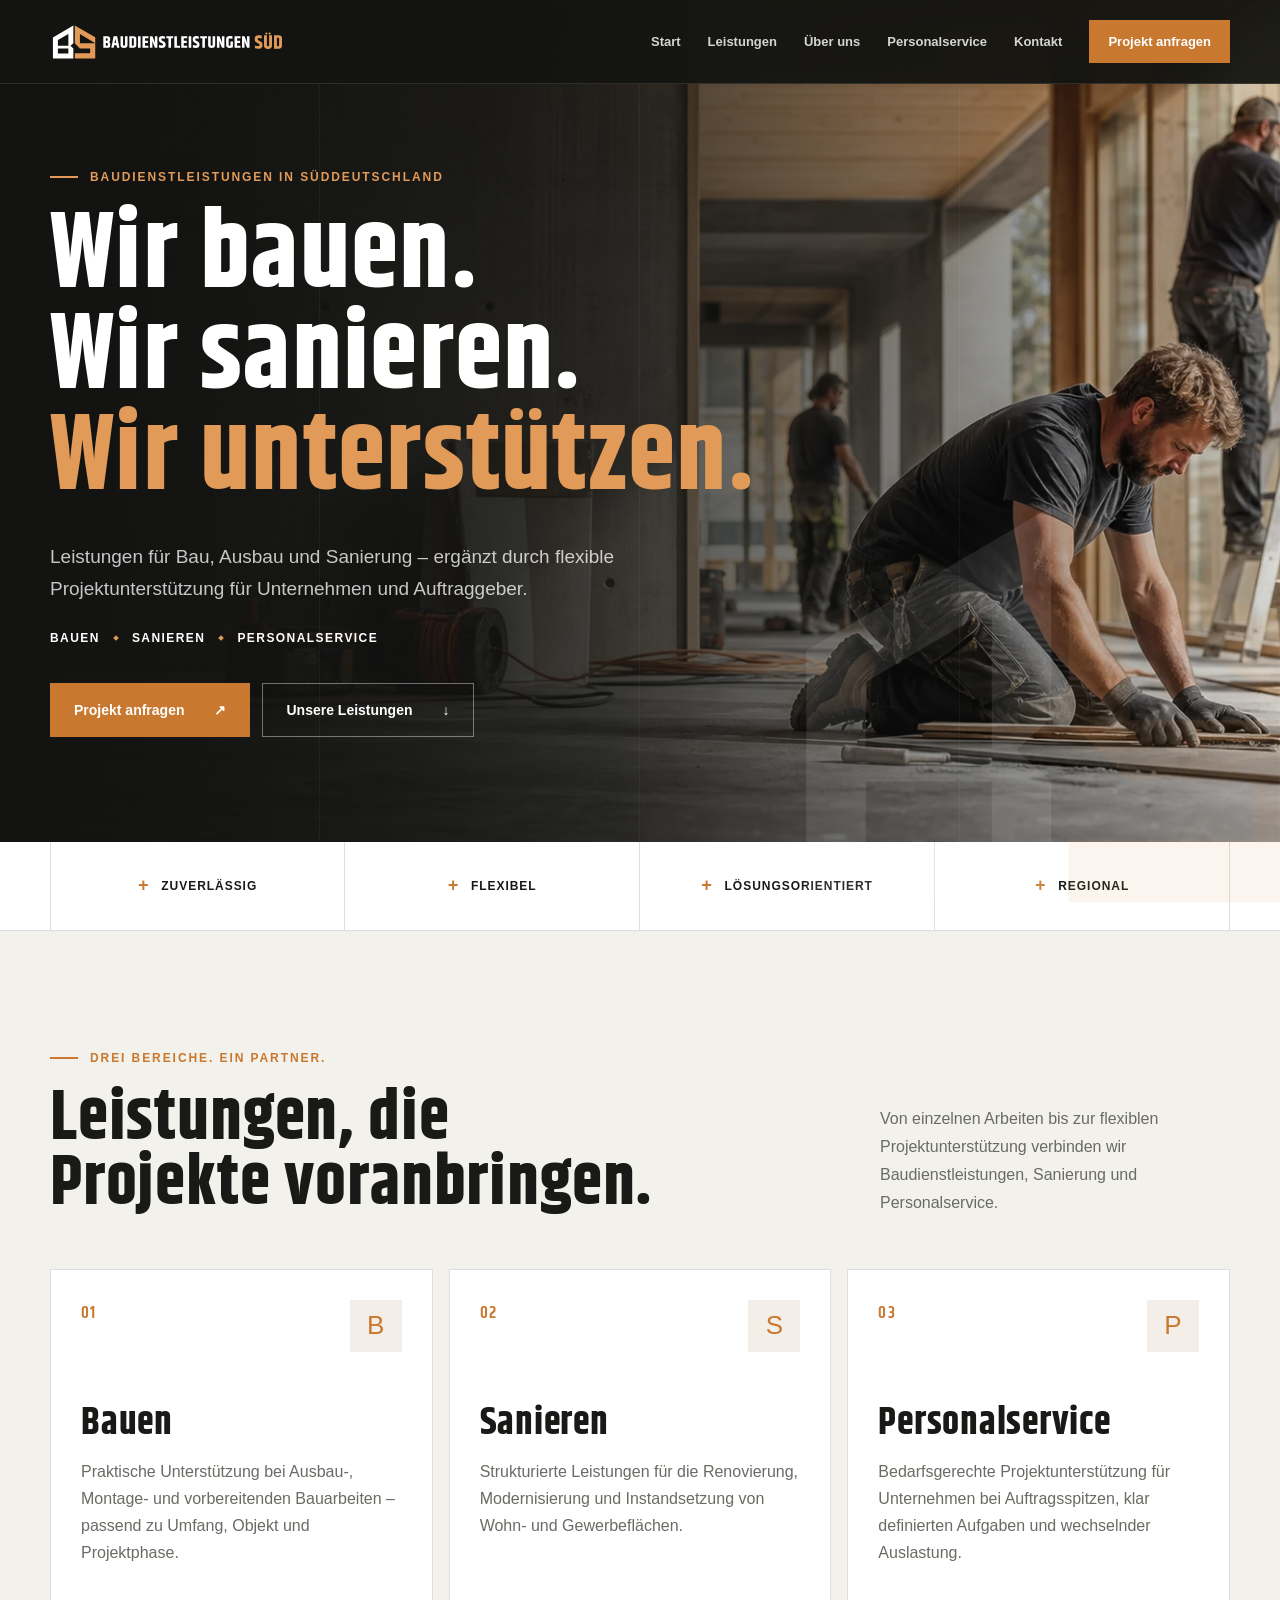
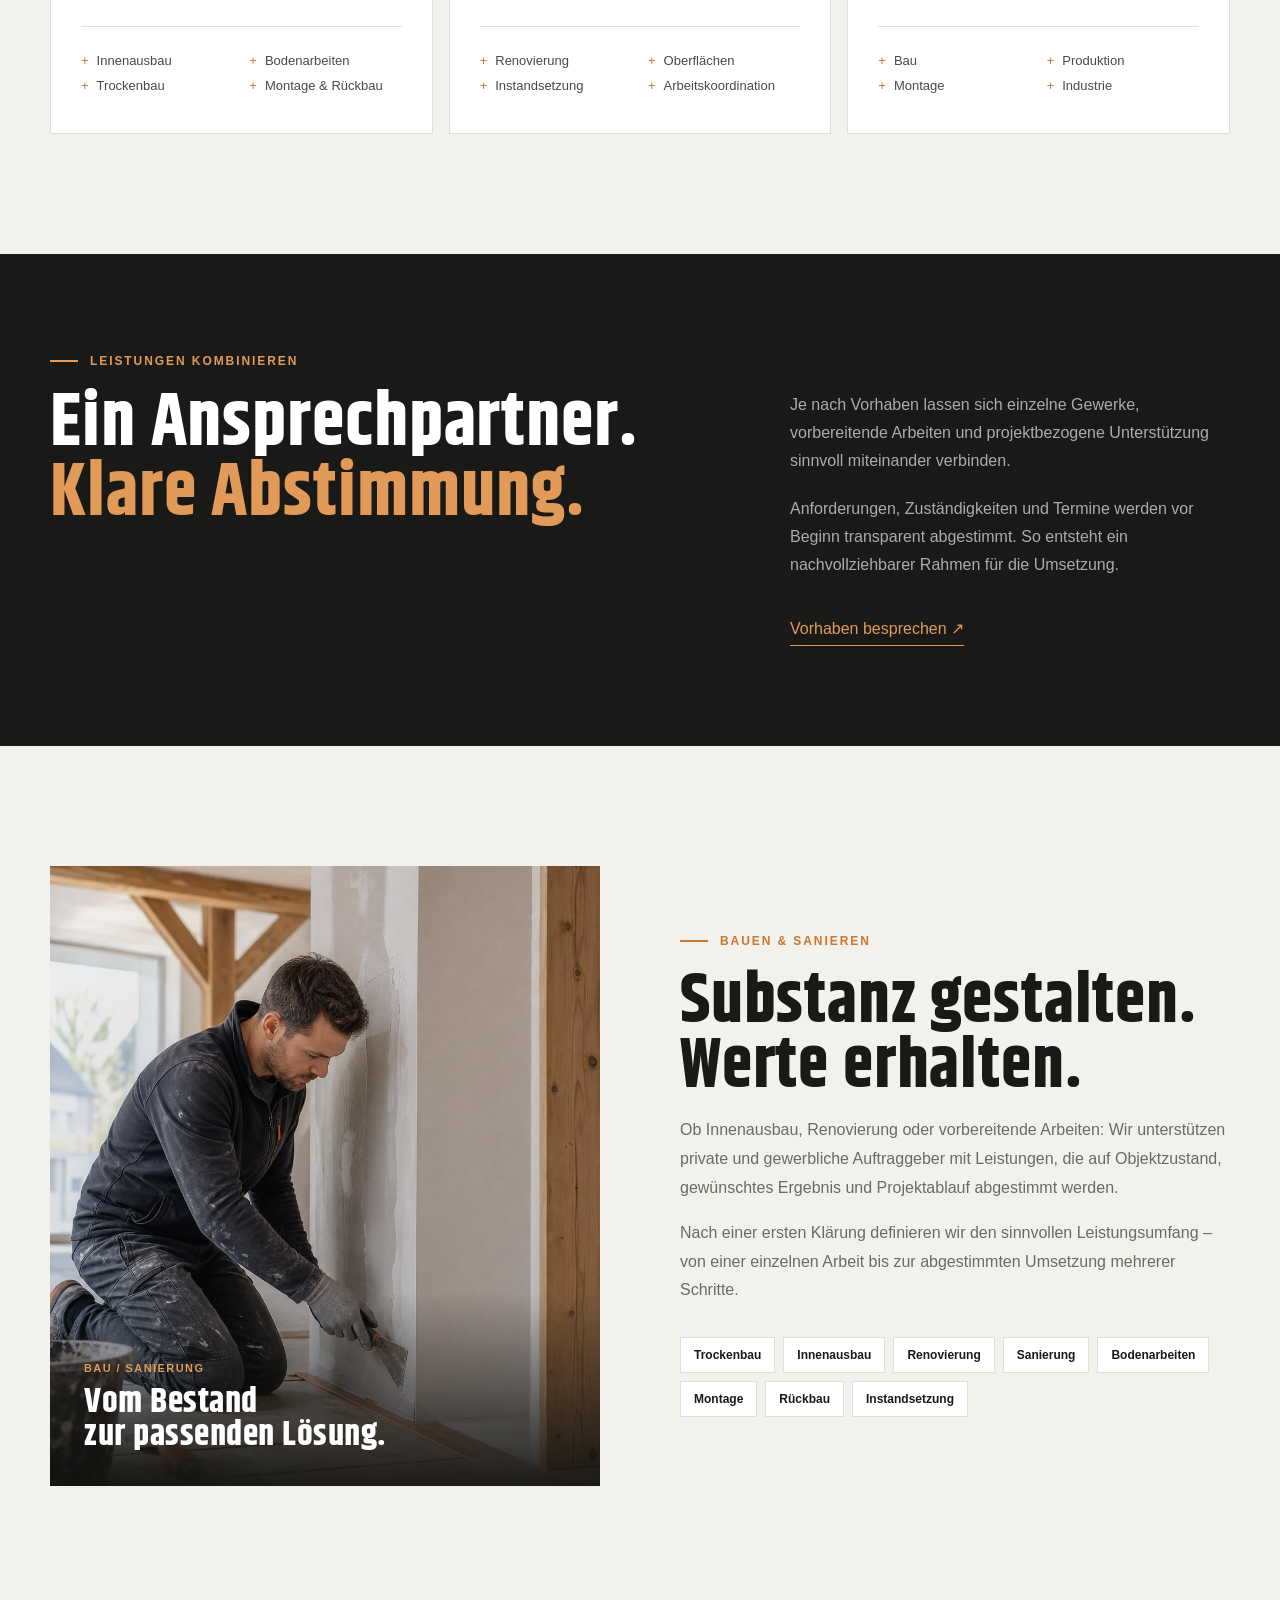
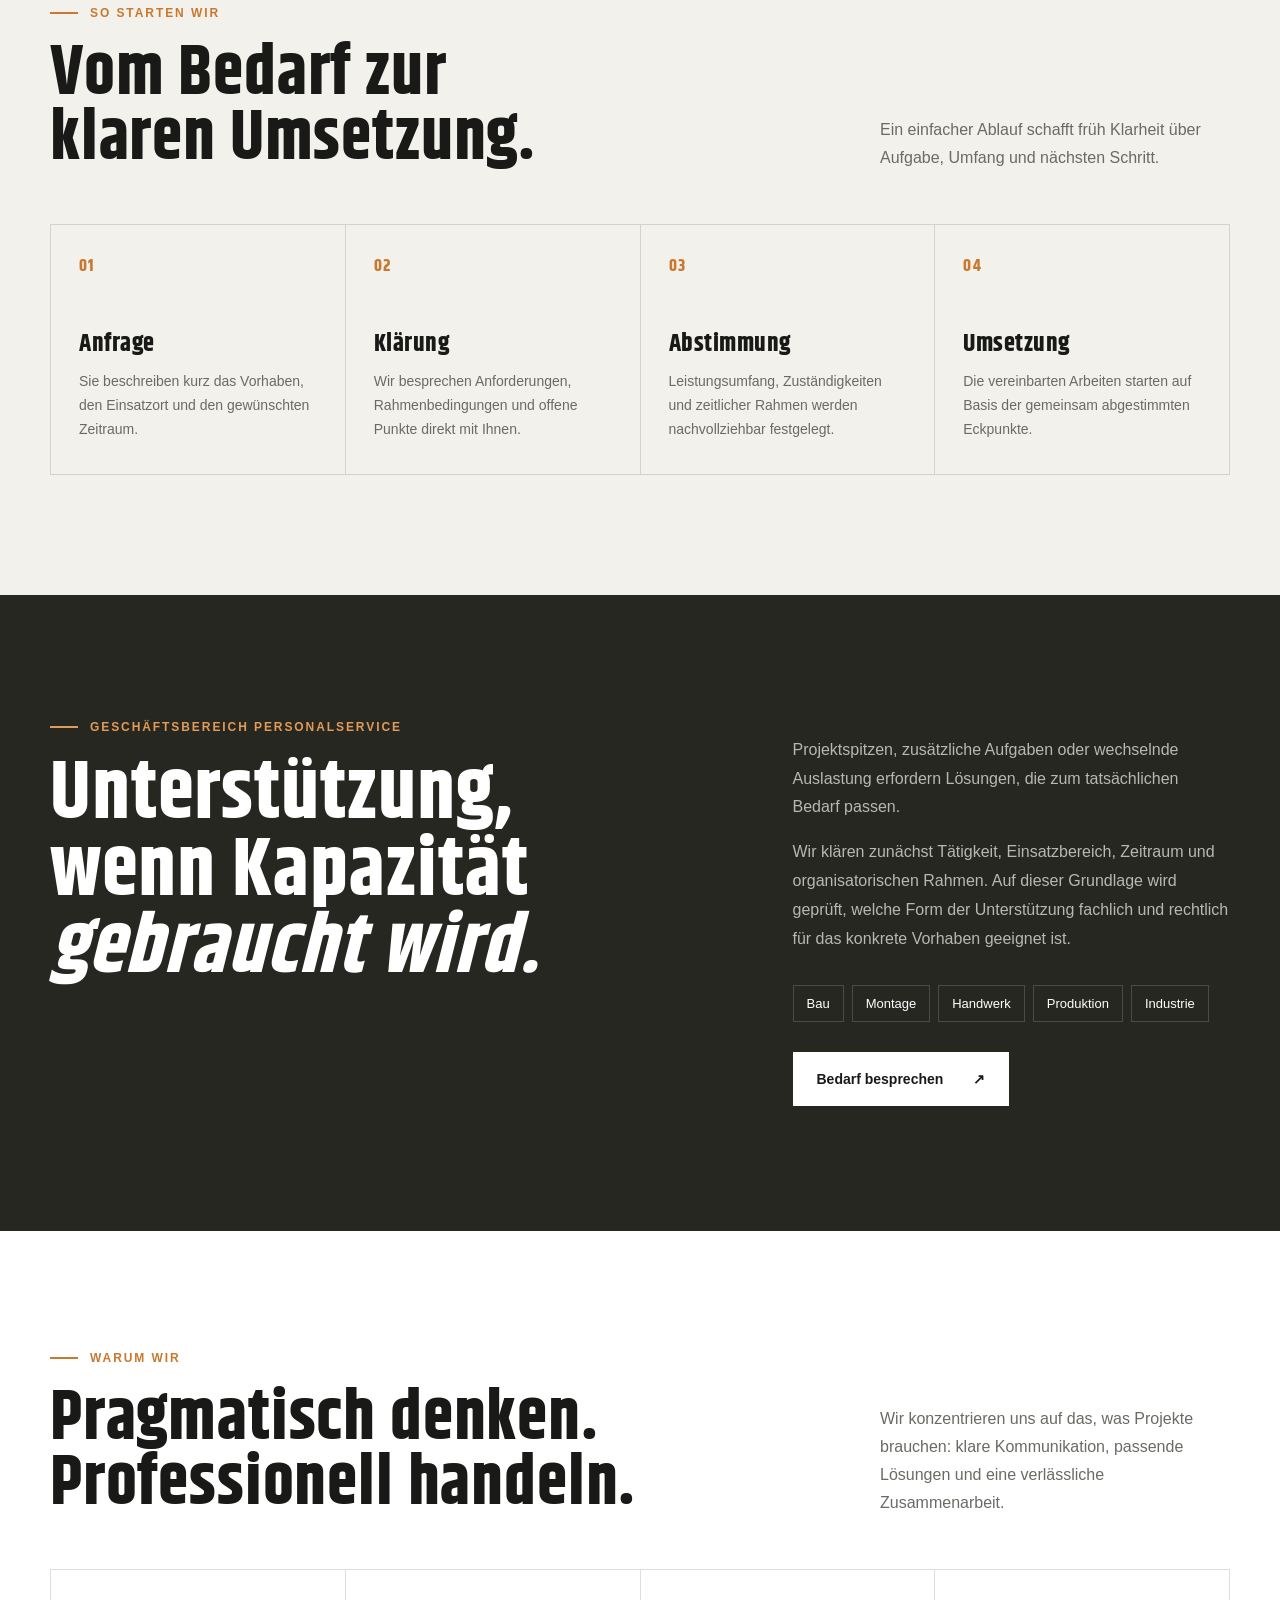
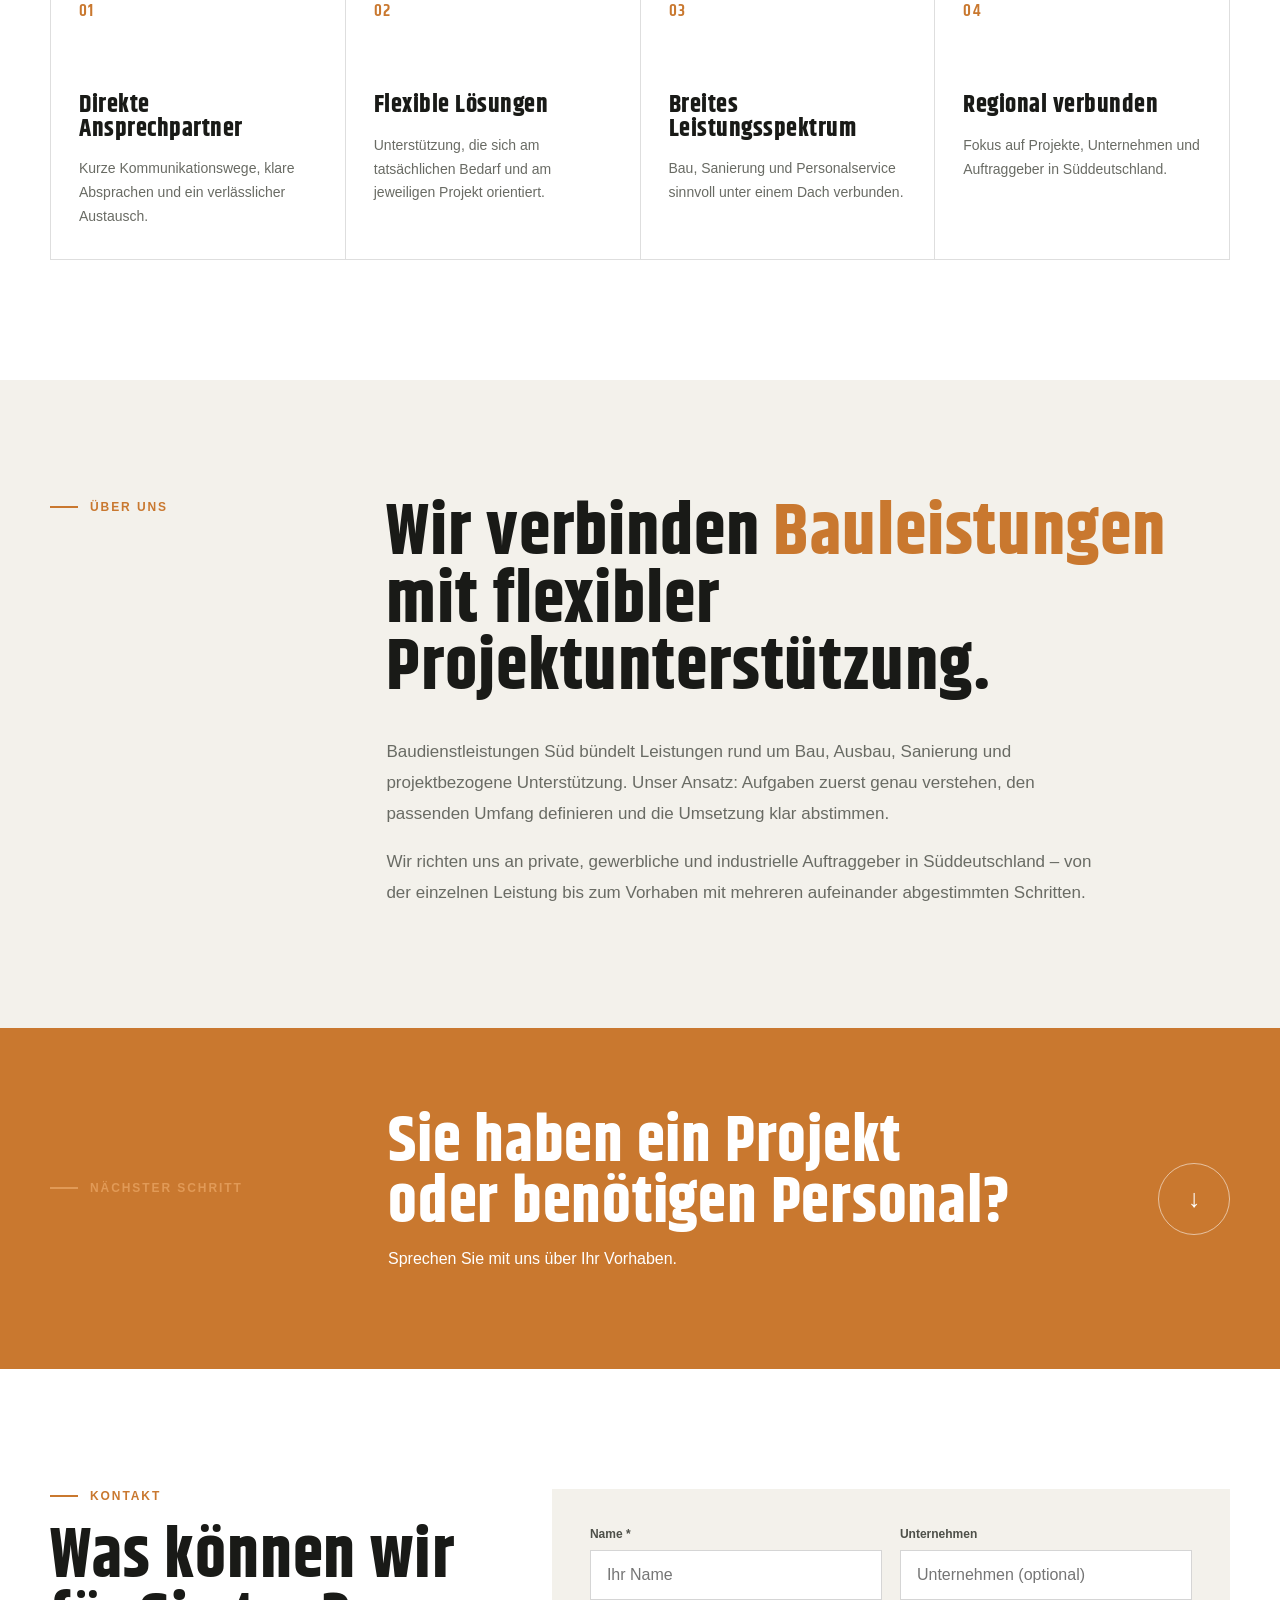
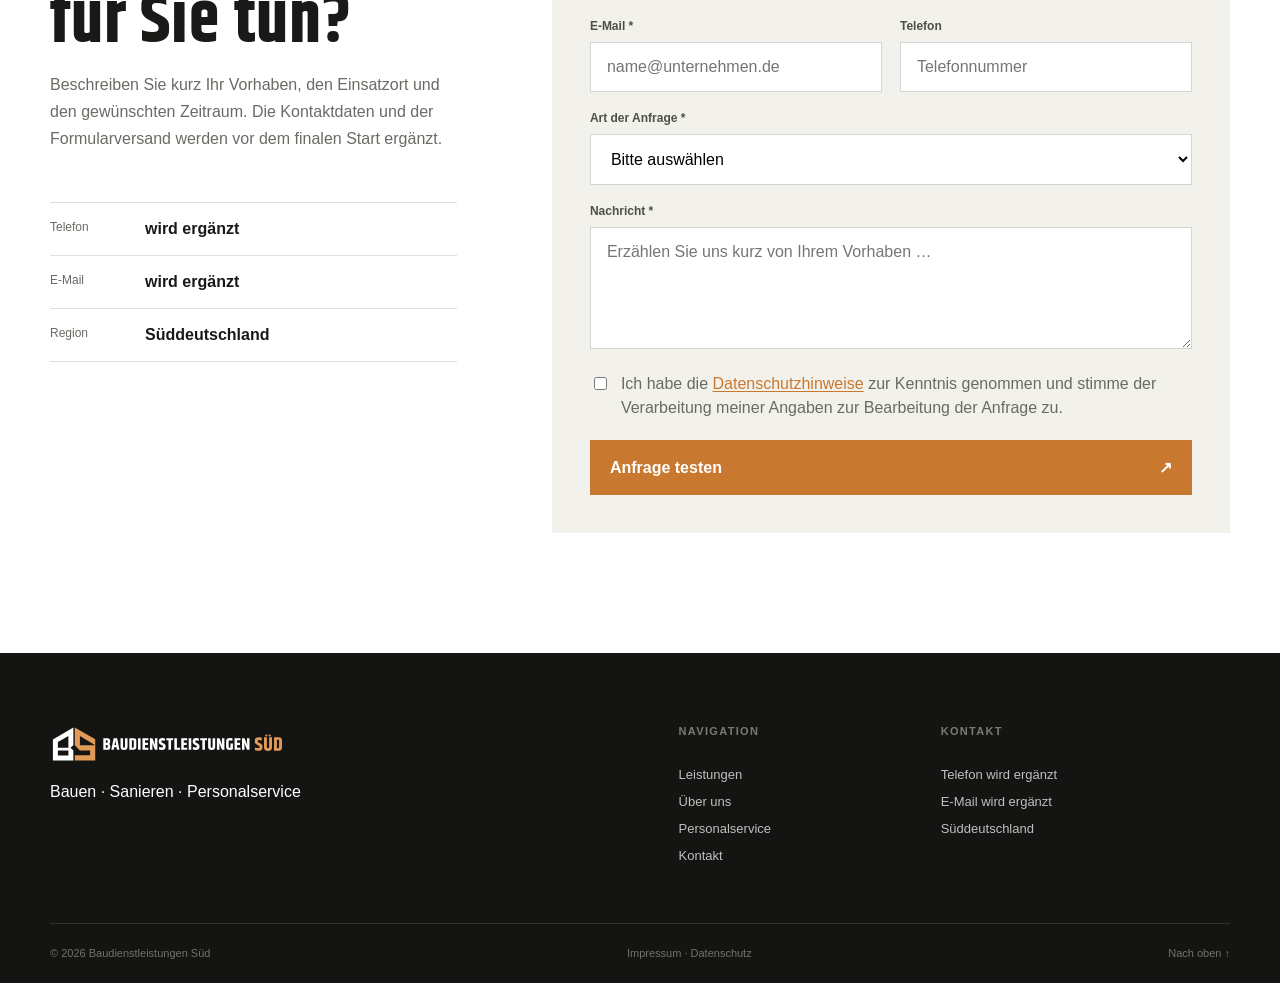
==== commit 85452a3b: "Rechtsseiten, Corporate Design und Logo-Integration - Impressum und Datenschutzerklärung mit gekennz" ====
--- a/homepage.html
+++ b/homepage.html
@@ -6,32 +6,57 @@
   <title>Baudienstleistungen Süd</title>
   <meta name="description" content="Bauen, Sanieren und Personalservice für Privatkunden, Unternehmen und Bauprojekte in Süddeutschland.">
   <meta name="theme-color" content="#141512">
-  <link rel="icon" href="assets/favicon.svg" type="image/svg+xml">
-  <link rel="canonical" href="https://baudienstleistungen-s-d.vercel.app/">
+  <link rel="icon" href="/assets/favicons/favicon.ico" sizes="any">
+  <link rel="icon" href="/assets/favicons/favicon.svg" type="image/svg+xml">
+  <link rel="icon" href="/assets/favicons/favicon-32x32.png" type="image/png" sizes="32x32">
+  <link rel="icon" href="/assets/favicons/favicon-16x16.png" type="image/png" sizes="16x16">
+  <link rel="apple-touch-icon" href="/assets/favicons/apple-touch-icon.png" sizes="180x180">
+  <link rel="manifest" href="/assets/favicons/site.webmanifest">
+  <link rel="mask-icon" href="/assets/favicons/safari-pinned-tab.svg" color="#c9782f">
+  <meta name="msapplication-TileColor" content="#141512">
+  <meta name="msapplication-config" content="/assets/favicons/browserconfig.xml">
+  <link rel="canonical" href="https://baudienstleistungen-s-d.vercel.app/homepage.html">
   <meta property="og:title" content="Baudienstleistungen Süd">
   <meta property="og:description" content="Bauen, Sanieren und flexible Projektunterstützung in Süddeutschland.">
   <meta property="og:type" content="website">
-  <meta property="og:url" content="https://baudienstleistungen-s-d.vercel.app/">
-  <meta property="og:image" content="https://baudienstleistungen-s-d.vercel.app/assets/baudienstleistungen-sued-hero.webp">
+  <meta property="og:url" content="https://baudienstleistungen-s-d.vercel.app/homepage.html">
+  <meta property="og:image" content="https://baudienstleistungen-s-d.vercel.app/assets/favicons/social-preview.png">
+  <meta property="og:image:width" content="1200">
+  <meta property="og:image:height" content="630">
+  <meta name="twitter:card" content="summary_large_image">
+  <meta name="twitter:image" content="https://baudienstleistungen-s-d.vercel.app/assets/favicons/social-preview.png">
+  <link rel="stylesheet" href="assets/brand.css">
   <style>
-    :root{--ink:#191a17;--paper:#f3f1eb;--white:#fff;--accent:#c9782f;--accent-light:#e19a57;--muted:#696b64;--line:rgba(25,26,23,.14)}
     *{box-sizing:border-box}html{scroll-behavior:smooth;scroll-padding-top:84px}body{margin:0;overflow-x:hidden;background:var(--paper);color:var(--ink);font-family:Arial,Helvetica,sans-serif}button,input,select,textarea{font:inherit}button,a{-webkit-tap-highlight-color:transparent}a{color:inherit;text-decoration:none}.wrap{width:min(1180px,calc(100% - 48px));margin-inline:auto}.skipLink{position:fixed;left:18px;top:12px;z-index:200;padding:12px 16px;color:#fff;background:var(--accent);transform:translateY(-150%)}.skipLink:focus{transform:translateY(0)}a:focus-visible,button:focus-visible,input:focus-visible,select:focus-visible,textarea:focus-visible{outline:3px solid var(--accent-light);outline-offset:3px}
-    .header{position:fixed;inset:0 0 auto;z-index:40;height:84px;padding-inline:max(24px,calc((100vw - 1180px)/2));display:flex;align-items:center;justify-content:space-between;color:#fff;background:rgba(20,21,18,.94);border-bottom:1px solid rgba(255,255,255,.11);backdrop-filter:blur(14px)}.brand{display:inline-flex;align-items:center;gap:7px;line-height:1;white-space:nowrap}.brand small{width:auto;font-size:11px;font-weight:850;letter-spacing:.07em}.brand b{color:var(--accent-light);font-size:26px;line-height:1;letter-spacing:-.04em}.nav{display:flex;align-items:center;gap:27px;font-size:13px;font-weight:650}.nav>a:not(.navCta){position:relative;padding-block:31px;color:rgba(255,255,255,.82)}.nav>a:not(.navCta):after{content:"";position:absolute;inset:auto 0 22px;height:1px;background:var(--accent-light);transform:scaleX(0);transform-origin:left;transition:.2s}.nav>a:hover:after{transform:scaleX(1)}.navCta{padding:14px 19px;background:var(--accent)}.menu{display:none}
+    .header{position:fixed;inset:0 0 auto;z-index:40;height:84px;padding-inline:max(24px,calc((100vw - 1180px)/2));display:flex;align-items:center;justify-content:space-between;color:#fff;background:rgba(20,21,18,.94);border-bottom:1px solid rgba(255,255,255,.11);backdrop-filter:blur(14px)}.brand{display:inline-flex;align-items:center}.brand img{height:38px;width:auto;display:block}.nav{display:flex;align-items:center;gap:27px;font-size:13px;font-weight:650}.nav>a:not(.navCta){position:relative;padding-block:31px;color:rgba(255,255,255,.82)}.nav>a:not(.navCta):after{content:"";position:absolute;inset:auto 0 22px;height:1px;background:var(--accent-light);transform:scaleX(0);transform-origin:left;transition:.2s}.nav>a:hover:after{transform:scaleX(1)}.navCta{padding:14px 19px;background:var(--accent)}.menu{display:none}
     .hero{position:relative;min-height:760px;padding:170px 0 105px;display:flex;align-items:center;color:#fff;background:#1b1c19 url('assets/baudienstleistungen-sued-hero.webp') center/cover no-repeat}.heroShade{position:absolute;inset:0;background:linear-gradient(90deg,rgba(18,19,17,.96),rgba(18,19,17,.76) 48%,rgba(18,19,17,.1))}.heroGrid{position:absolute;inset:84px 0 0;opacity:.15;background-image:linear-gradient(to right,transparent calc(100% - 1px),rgba(255,255,255,.25) 1px);background-size:25% 100%}.heroInner{position:relative;z-index:1}.kicker{margin:0 0 22px;color:var(--accent);font-size:12px;font-weight:800;letter-spacing:.16em;text-transform:uppercase}.kicker:before{content:"";display:inline-block;width:28px;height:2px;margin:0 12px 3px 0;background:currentColor}.kicker.light{color:var(--accent-light)}.hero h1{max-width:920px;margin:0;font-size:clamp(54px,7vw,94px);line-height:.94;letter-spacing:-.055em}.hero h1 em,.dark h2 em{color:var(--accent-light);font-style:normal}.intro{max-width:640px;margin:32px 0 0;color:rgba(255,255,255,.76);font-size:19px;line-height:1.65}.areas{display:flex;align-items:center;gap:14px;margin-top:27px;font-size:12px;font-weight:800;letter-spacing:.12em;text-transform:uppercase}.areas i{width:4px;height:4px;background:var(--accent-light);transform:rotate(45deg)}.actions{display:flex;gap:12px;margin-top:38px}.btn{min-height:54px;padding:0 23px;display:inline-flex;align-items:center;justify-content:space-between;gap:30px;border:1px solid transparent;font-size:14px;font-weight:750;transition:.2s}.btn:hover{transform:translateY(-2px)}.primary{background:var(--accent)}.ghost{border-color:rgba(255,255,255,.4)}
     .trust{background:#fff;border-bottom:1px solid var(--line)}.trust .wrap{min-height:88px;display:grid;grid-template-columns:repeat(4,1fr)}.trust span{display:flex;align-items:center;justify-content:center;gap:12px;border-right:1px solid var(--line);font-size:12px;font-weight:800;letter-spacing:.08em;text-transform:uppercase}.trust span:first-child{border-left:1px solid var(--line)}.trust i{color:var(--accent);font-size:18px}.section{padding:120px 0}.heading{display:grid;grid-template-columns:1.5fr .7fr;gap:80px;align-items:end;margin-bottom:52px}.heading h2,.splitCopy h2,.contactSide h2{margin:0;font-size:clamp(42px,5vw,68px);line-height:1.02;letter-spacing:-.045em}.heading>p{margin:0;color:var(--muted);line-height:1.75}.cards{display:grid;grid-template-columns:repeat(3,1fr);gap:16px}.card{min-height:465px;padding:30px;display:flex;flex-direction:column;background:#fff;border:1px solid var(--line);transition:.25s}.card:hover{transform:translateY(-7px);box-shadow:0 22px 50px rgba(25,25,22,.09)}.cardTop{display:flex;justify-content:space-between}.num{color:var(--accent);font-size:12px}.icon{width:52px;height:52px;display:grid;place-items:center;color:var(--accent);background:#f3eee7;font-size:26px}.card h3{margin:54px 0 16px;font-size:33px}.card>p{margin:0;color:var(--muted);line-height:1.7}.card ul{margin:auto 0 0;padding:26px 0 0;list-style:none;border-top:1px solid var(--line);columns:2}.card li{margin-bottom:10px;color:#494b45;font-size:13px}.card li:before{content:"+";margin-right:8px;color:var(--accent)}
     .dark{padding:100px 0;color:#fff;background:var(--ink)}.partnerGrid{display:grid;grid-template-columns:1.2fr .8fr;gap:80px}.dark h2{margin:0;font-size:clamp(44px,5.3vw,74px);line-height:1;letter-spacing:-.05em}.partnerCopy{padding-top:37px}.partnerCopy p{margin:0 0 20px;color:rgba(255,255,255,.64);line-height:1.75}.partnerCopy a{display:inline-block;margin-top:20px;padding-bottom:7px;color:var(--accent-light);border-bottom:1px solid}.splitGrid{display:grid;grid-template-columns:1fr 1fr;gap:80px;align-items:center}.visual{position:relative;min-height:620px;background:linear-gradient(145deg,rgba(25,26,23,.05),rgba(25,26,23,.28)),url('assets/sanierung-innenausbau.webp') center/cover}.visualFrame{position:absolute;inset:auto 0 0;padding:70px 34px 34px;color:#fff;background:linear-gradient(transparent,rgba(18,19,17,.92))}.visualFrame span{display:block;margin-bottom:12px;color:var(--accent-light);font-size:11px;font-weight:800;letter-spacing:.13em}.visualFrame b{font-size:30px}.splitCopy>p:not(.kicker){color:var(--muted);line-height:1.8}.tags,.sectors{display:flex;flex-wrap:wrap;gap:8px;margin-top:32px}.tags span{padding:10px 13px;background:#fff;border:1px solid var(--line);font-size:12px;font-weight:700}.process{padding-top:0}.processGrid{display:grid;grid-template-columns:repeat(4,1fr);border-top:1px solid var(--line);border-left:1px solid var(--line)}.processGrid article{min-height:250px;padding:28px;border-right:1px solid var(--line);border-bottom:1px solid var(--line)}.processGrid span{color:var(--accent);font-size:12px;font-weight:800}.processGrid h3{margin:54px 0 14px;font-size:21px}.processGrid p{margin:0;color:var(--muted);font-size:14px;line-height:1.7}.personnel{position:relative;padding:125px 0;overflow:hidden;color:#fff;background:#262720}.personnelGrid{display:grid;grid-template-columns:1.05fr .75fr;gap:130px}.personnel h2{margin:0;font-size:clamp(48px,6vw,80px);line-height:.98;letter-spacing:-.055em}.personnelCopy>p{color:rgba(255,255,255,.67);line-height:1.8}.sectors span{padding:10px 13px;border:1px solid rgba(255,255,255,.17);font-size:13px}.lightBtn{margin-top:30px;color:var(--ink);background:#fff}
     .benefits{background:#fff}.benefitGrid{display:grid;grid-template-columns:repeat(4,1fr);border-top:1px solid var(--line);border-left:1px solid var(--line)}.benefitGrid article{min-height:290px;padding:28px;border-right:1px solid var(--line);border-bottom:1px solid var(--line)}.benefitGrid article>span{color:var(--accent);font-size:12px}.benefitGrid h3{margin:70px 0 16px;font-size:21px}.benefitGrid p{margin:0;color:var(--muted);font-size:14px;line-height:1.7}.about{padding:120px 0}.aboutGrid{display:grid;grid-template-columns:.48fr 1.52fr;gap:70px}.about h2{max-width:840px;margin:0;font-size:clamp(42px,5.2vw,70px);line-height:1.05;letter-spacing:-.05em}.about h2 em{color:var(--accent);font-style:normal}.aboutGrid>div:last-child>p{max-width:720px;margin:35px 0 0;color:var(--muted);font-size:17px;line-height:1.8}.aboutGrid>div:last-child>p+p{margin-top:18px}.contactIntro{padding:85px 0;color:#fff;background:var(--accent)}.contactIntroGrid{display:grid;grid-template-columns:.5fr 1.25fr auto;gap:50px;align-items:center}.contactIntro h2{margin:0;font-size:clamp(40px,4.7vw,64px);line-height:1}.roundArrow{width:72px;height:72px;display:grid;place-items:center;border:1px solid rgba(255,255,255,.55);border-radius:50%;font-size:25px}
-    .contact{background:#fff}.contactGrid{display:grid;grid-template-columns:.75fr 1.25fr;gap:95px}.contactSide>p:not(.kicker){color:var(--muted);line-height:1.7}.contactPlaceholders{margin-top:50px;border-top:1px solid var(--line)}.contactPlaceholders div{padding:17px 0;display:grid;grid-template-columns:95px 1fr;border-bottom:1px solid var(--line)}.contactPlaceholders span{color:var(--muted);font-size:12px}.contactForm{padding:38px;background:var(--paper)}.fieldRow{display:grid;grid-template-columns:1fr 1fr;gap:18px}.contactForm label{display:block;margin-bottom:19px}.contactForm label>span:first-child{display:block;margin-bottom:9px;color:#4d4f48;font-size:12px;font-weight:750}.contactForm input,.contactForm select,.contactForm textarea{width:100%;padding:15px 16px;background:#fff;border:1px solid rgba(25,26,23,.18);outline:none}.contactForm textarea{resize:vertical}.check{display:flex!important;align-items:flex-start;gap:11px}.check input{width:17px;height:17px}.check span{margin:0!important;color:var(--muted)!important;font-weight:400!important;line-height:1.55}.submit{width:100%;min-height:55px;padding:0 20px;display:flex;justify-content:space-between;align-items:center;color:#fff;background:var(--ink);border:0;cursor:pointer;font-weight:750}.notice{display:none;margin:16px 0 0;padding:13px;color:#5d4935;background:#f4e5d5;font-size:13px;line-height:1.55}.notice.show{display:block}
-    .footer{padding:72px 0 24px;color:#fff;background:#141512}.footerTop{display:grid;grid-template-columns:1.5fr .55fr .75fr;gap:50px;padding-bottom:60px}.footerTop h3{margin:0 0 18px;color:rgba(255,255,255,.43);font-size:11px;letter-spacing:.12em;text-transform:uppercase}.footerTop>div:not(:first-child){display:flex;flex-direction:column;align-items:flex-start;gap:12px;color:rgba(255,255,255,.73);font-size:13px}.footerBottom{padding-top:23px;display:flex;justify-content:space-between;gap:20px;color:rgba(255,255,255,.4);border-top:1px solid rgba(255,255,255,.13);font-size:11px}.footerBottom button{padding:0;color:inherit;background:none;border:0;cursor:pointer}.modalBackdrop{display:none;position:fixed;inset:0;z-index:100;padding:24px;place-items:center;background:rgba(8,9,7,.76);backdrop-filter:blur(5px)}.modalBackdrop.open{display:grid}.legalModal{position:relative;width:min(620px,100%);padding:48px;background:#fff}.legalModal h2{margin:0 0 22px;font-size:40px}.legalModal p{color:var(--muted);line-height:1.7}.modalClose{position:absolute;right:18px;top:14px;background:none;border:0;cursor:pointer;font-size:32px}.modalButton{margin-top:14px;padding:13px 18px;color:#fff;background:var(--ink);border:0;cursor:pointer}
+    .contact{background:#fff}.contactGrid{display:grid;grid-template-columns:.75fr 1.25fr;gap:95px}.contactSide>p:not(.kicker){color:var(--muted);line-height:1.7}.contactPlaceholders{margin-top:50px;border-top:1px solid var(--line)}.contactPlaceholders div{padding:17px 0;display:grid;grid-template-columns:95px 1fr;border-bottom:1px solid var(--line)}.contactPlaceholders span{color:var(--muted);font-size:12px}.contactForm{padding:38px;background:var(--paper)}.fieldRow{display:grid;grid-template-columns:1fr 1fr;gap:18px}.contactForm label{display:block;margin-bottom:19px}.contactForm label>span:first-child{display:block;margin-bottom:9px;color:#4d4f48;font-size:12px;font-weight:750}.contactForm input,.contactForm select,.contactForm textarea{width:100%;padding:15px 16px;background:#fff;border:1px solid rgba(25,26,23,.18);outline:none}.contactForm textarea{resize:vertical}.check{display:flex!important;align-items:flex-start;gap:11px}.check input{width:17px;height:17px}.check span{margin:0!important;color:var(--muted)!important;font-weight:400!important;line-height:1.55}.submit{width:100%;min-height:55px;padding:0 20px;display:flex;justify-content:space-between;align-items:center;color:#fff;background:var(--ink);border:0;cursor:pointer;font-weight:750}.notice{display:none;margin:16px 0 0;padding:13px;color:#5d4935;background:#f4e5d5;font-size:13px;line-height:1.55}.notice.show{display:block}.check a{color:var(--accent);text-decoration:underline;text-underline-offset:2px}
+    .footer{padding:72px 0 24px;color:#fff;background:#141512}.footerTop{display:grid;grid-template-columns:1.5fr .55fr .75fr;gap:50px;padding-bottom:60px}.footerTop h3{margin:0 0 18px;color:rgba(255,255,255,.43);font-size:11px;letter-spacing:.12em;text-transform:uppercase}.footerTop>div:not(:first-child){display:flex;flex-direction:column;align-items:flex-start;gap:12px;color:rgba(255,255,255,.73);font-size:13px}.footerBottom{padding-top:23px;display:flex;justify-content:space-between;gap:20px;color:rgba(255,255,255,.4);border-top:1px solid rgba(255,255,255,.13);font-size:11px}    /* Corporate Display-Schrift (Khand, selbst gehostet – siehe brand.css) */
+    .hero h1,.heading h2,.splitCopy h2,.contactSide h2,.dark h2,.personnel h2,.about h2,.contactIntro h2,.card h3,.processGrid h3,.benefitGrid h3,.visualFrame b{font-family:var(--font-display);font-weight:700;letter-spacing:.012em;line-height:.94}
+    .hero h1{font-size:clamp(64px,8.4vw,120px)}
+    .heading h2,.splitCopy h2,.contactSide h2{font-size:clamp(46px,5.4vw,74px)}
+    .dark h2{font-size:clamp(48px,5.8vw,82px)}
+    .personnel h2{font-size:clamp(52px,6.4vw,90px)}
+    .about h2{font-size:clamp(46px,5.6vw,78px)}
+    .contactIntro h2{font-size:clamp(44px,5vw,70px)}
+    .card h3{font-size:38px;letter-spacing:.02em}
+    .processGrid h3,.benefitGrid h3{font-size:25px;letter-spacing:.02em}
+    .visualFrame b{font-size:35px;letter-spacing:.015em}
+    .num,.processGrid span,.benefitGrid article>span{font-family:var(--font-display);font-size:17px;letter-spacing:.08em}
+    .heroMark{position:absolute;right:-60px;bottom:-90px;width:min(44vw,560px);opacity:.09;pointer-events:none}
+    .submit{background:var(--accent)}
     @media(max-width:1000px){.header{height:74px;padding-inline:22px}.menu{display:grid;gap:7px;padding:10px;background:none;border:0;cursor:pointer}.menu span{width:25px;height:2px;background:#fff}.nav{display:none;position:absolute;inset:74px 0 auto;padding:16px 24px 28px;background:#151614;flex-direction:column;align-items:stretch;gap:0}.nav.open{display:flex}.nav>a:not(.navCta){padding:15px 0;border-bottom:1px solid rgba(255,255,255,.1)}.navCta{margin-top:15px;text-align:center}.heading{grid-template-columns:1fr;gap:20px}.benefitGrid,.processGrid{grid-template-columns:1fr 1fr}.contactGrid{gap:50px}}
-    @media(max-width:760px){html{scroll-padding-top:74px}.wrap{width:calc(100% - 32px)}.brand{gap:5px}.brand small{font-size:9px;letter-spacing:.055em}.brand b{font-size:22px}.hero{min-height:690px;padding:135px 0 78px;background-position:61% center}.heroShade{background:linear-gradient(90deg,rgba(18,19,17,.94),rgba(18,19,17,.72))}.hero h1{font-size:clamp(45px,15vw,66px)}.intro{font-size:16px}.areas{flex-wrap:wrap}.actions{flex-direction:column}.trust .wrap{grid-template-columns:1fr 1fr;padding:10px 0}.trust span,.trust span:first-child{min-height:50px;justify-content:flex-start;border:0}.section,.about{padding:82px 0}.heading h2,.splitCopy h2,.contactSide h2{font-size:43px}.cards,.splitGrid,.personnelGrid,.aboutGrid,.contactGrid,.footerTop{grid-template-columns:1fr}.card{min-height:390px}.partnerGrid{grid-template-columns:1fr;gap:28px}.visual{min-height:500px;background-position:center}.personnel{padding:85px 0}.benefitGrid,.processGrid{grid-template-columns:1fr}.benefitGrid article,.processGrid article{min-height:220px}.contactIntroGrid{grid-template-columns:1fr auto;gap:25px}.contactIntroGrid>.kicker{grid-column:1/-1}.contactIntro h2{font-size:42px}.roundArrow{width:58px;height:58px}.fieldRow{grid-template-columns:1fr;gap:0}.contactForm{padding:24px}.footerBottom{align-items:flex-start;flex-direction:column}}
+    @media(max-width:760px){html{scroll-padding-top:74px}.wrap{width:calc(100% - 32px)}.brand img{height:30px}.hero{min-height:690px;padding:135px 0 78px;background-position:61% center}.heroShade{background:linear-gradient(90deg,rgba(18,19,17,.94),rgba(18,19,17,.72))}.hero h1{font-size:clamp(45px,15vw,66px)}.intro{font-size:16px}.areas{flex-wrap:wrap}.actions{flex-direction:column}.trust .wrap{grid-template-columns:1fr 1fr;padding:10px 0}.trust span,.trust span:first-child{min-height:50px;justify-content:flex-start;border:0}.section,.about{padding:82px 0}.heading h2,.splitCopy h2,.contactSide h2{font-size:43px}.cards,.splitGrid,.personnelGrid,.aboutGrid,.contactGrid,.footerTop{grid-template-columns:1fr}.card{min-height:390px}.partnerGrid{grid-template-columns:1fr;gap:28px}.visual{min-height:500px;background-position:center}.personnel{padding:85px 0}.benefitGrid,.processGrid{grid-template-columns:1fr}.benefitGrid article,.processGrid article{min-height:220px}.heroMark{width:64vw;right:-16vw;bottom:-50px;opacity:.06}.contactIntroGrid{grid-template-columns:1fr auto;gap:25px}.contactIntroGrid>.kicker{grid-column:1/-1}.contactIntro h2{font-size:42px}.roundArrow{width:58px;height:58px}.fieldRow{grid-template-columns:1fr;gap:0}.contactForm{padding:24px}.footerBottom{align-items:flex-start;flex-direction:column}}
   </style>
 </head>
 <body>
   <a class="skipLink" href="#inhalt">Direkt zum Inhalt</a>
-  <header class="header"><a class="brand" href="#start" aria-label="Baudienstleistungen Süd – Startseite"><small>BAUDIENSTLEISTUNGEN</small><b>SÜD</b></a><button class="menu" type="button" aria-label="Menü öffnen" aria-expanded="false" aria-controls="hauptnavigation"><span></span><span></span></button><nav class="nav" id="hauptnavigation" aria-label="Hauptnavigation"><a href="#start">Start</a><a href="#leistungen">Leistungen</a><a href="#ueber-uns">Über uns</a><a href="#personalservice">Personalservice</a><a href="#kontakt">Kontakt</a><a class="navCta" href="#kontakt">Projekt anfragen</a></nav></header>
+  <header class="header"><a class="brand" href="#start" aria-label="Baudienstleistungen Süd – Startseite"><img src="assets/logo-horizontal-hell.svg" alt="Baudienstleistungen Süd" width="1617" height="260"></a><button class="menu" type="button" aria-label="Menü öffnen" aria-expanded="false" aria-controls="hauptnavigation"><span></span><span></span></button><nav class="nav" id="hauptnavigation" aria-label="Hauptnavigation"><a href="#start">Start</a><a href="#leistungen">Leistungen</a><a href="#ueber-uns">Über uns</a><a href="#personalservice">Personalservice</a><a href="#kontakt">Kontakt</a><a class="navCta" href="#kontakt">Projekt anfragen</a></nav></header>
   <main id="inhalt">
-    <section class="hero" id="start"><div class="heroShade"></div><div class="heroGrid"></div><div class="wrap heroInner"><p class="kicker light">Baudienstleistungen in Süddeutschland</p><h1>Wir bauen.<br>Wir sanieren.<br><em>Wir unterstützen.</em></h1><p class="intro">Leistungen für Bau, Ausbau und Sanierung – ergänzt durch flexible Projektunterstützung für Unternehmen und Auftraggeber.</p><div class="areas"><span>Bauen</span><i></i><span>Sanieren</span><i></i><span>Personalservice</span></div><div class="actions"><a class="btn primary" href="#kontakt">Projekt anfragen <span>↗</span></a><a class="btn ghost" href="#leistungen">Unsere Leistungen <span>↓</span></a></div></div></section>
+    <section class="hero" id="start"><div class="heroShade"></div><div class="heroGrid"></div><img class="heroMark" src="assets/logo-signet-hell.svg" alt="" aria-hidden="true"><div class="wrap heroInner"><p class="kicker light">Baudienstleistungen in Süddeutschland</p><h1>Wir bauen.<br>Wir sanieren.<br><em>Wir unterstützen.</em></h1><p class="intro">Leistungen für Bau, Ausbau und Sanierung – ergänzt durch flexible Projektunterstützung für Unternehmen und Auftraggeber.</p><div class="areas"><span>Bauen</span><i></i><span>Sanieren</span><i></i><span>Personalservice</span></div><div class="actions"><a class="btn primary" href="#kontakt">Projekt anfragen <span>↗</span></a><a class="btn ghost" href="#leistungen">Unsere Leistungen <span>↓</span></a></div></div></section>
     <section class="trust"><div class="wrap"><span><i>+</i>Zuverlässig</span><span><i>+</i>Flexibel</span><span><i>+</i>Lösungsorientiert</span><span><i>+</i>Regional</span></div></section>
     <section class="section" id="leistungen"><div class="wrap"><div class="heading"><div><p class="kicker">Drei Bereiche. Ein Partner.</p><h2>Leistungen, die<br>Projekte voranbringen.</h2></div><p>Von einzelnen Arbeiten bis zur flexiblen Projektunterstützung verbinden wir Baudienstleistungen, Sanierung und Personalservice.</p></div><div class="cards">
       <article class="card"><div class="cardTop"><span class="num">01</span><span class="icon" aria-hidden="true">B</span></div><h3>Bauen</h3><p>Praktische Unterstützung bei Ausbau-, Montage- und vorbereitenden Bauarbeiten – passend zu Umfang, Objekt und Projektphase.</p><ul><li>Innenausbau</li><li>Trockenbau</li><li>Bodenarbeiten</li><li>Montage & Rückbau</li></ul></article>
@@ -45,14 +70,12 @@
     <section class="section benefits"><div class="wrap"><div class="heading"><div><p class="kicker">Warum wir</p><h2>Pragmatisch denken.<br>Professionell handeln.</h2></div><p>Wir konzentrieren uns auf das, was Projekte brauchen: klare Kommunikation, passende Lösungen und eine verlässliche Zusammenarbeit.</p></div><div class="benefitGrid"><article><span>01</span><h3>Direkte Ansprechpartner</h3><p>Kurze Kommunikationswege, klare Absprachen und ein verlässlicher Austausch.</p></article><article><span>02</span><h3>Flexible Lösungen</h3><p>Unterstützung, die sich am tatsächlichen Bedarf und am jeweiligen Projekt orientiert.</p></article><article><span>03</span><h3>Breites Leistungsspektrum</h3><p>Bau, Sanierung und Personalservice sinnvoll unter einem Dach verbunden.</p></article><article><span>04</span><h3>Regional verbunden</h3><p>Fokus auf Projekte, Unternehmen und Auftraggeber in Süddeutschland.</p></article></div></div></section>
     <section class="about" id="ueber-uns"><div class="wrap aboutGrid"><div><p class="kicker">Über uns</p></div><div><h2>Wir verbinden <em>Bauleistungen</em> mit flexibler Projektunterstützung.</h2><p>Baudienstleistungen Süd bündelt Leistungen rund um Bau, Ausbau, Sanierung und projektbezogene Unterstützung. Unser Ansatz: Aufgaben zuerst genau verstehen, den passenden Umfang definieren und die Umsetzung klar abstimmen.</p><p>Wir richten uns an private, gewerbliche und industrielle Auftraggeber in Süddeutschland – von der einzelnen Leistung bis zum Vorhaben mit mehreren aufeinander abgestimmten Schritten.</p></div></div></section>
     <section class="contactIntro"><div class="wrap contactIntroGrid"><p class="kicker light">Nächster Schritt</p><div><h2>Sie haben ein Projekt<br>oder benötigen Personal?</h2><p>Sprechen Sie mit uns über Ihr Vorhaben.</p></div><a class="roundArrow" href="#kontakt">↓</a></div></section>
-    <section class="section contact" id="kontakt"><div class="wrap contactGrid"><div class="contactSide"><p class="kicker">Kontakt</p><h2>Was können wir<br>für Sie tun?</h2><p>Beschreiben Sie kurz Ihr Vorhaben, den Einsatzort und den gewünschten Zeitraum. Die Kontaktdaten und der Formularversand werden vor dem finalen Start ergänzt.</p><div class="contactPlaceholders"><div><span>Telefon</span><b>wird ergänzt</b></div><div><span>E-Mail</span><b>wird ergänzt</b></div><div><span>Region</span><b>Süddeutschland</b></div></div></div><form class="contactForm"><div class="fieldRow"><label><span>Name *</span><input name="name" autocomplete="name" required placeholder="Ihr Name"></label><label><span>Unternehmen</span><input name="unternehmen" autocomplete="organization" placeholder="Unternehmen (optional)"></label></div><div class="fieldRow"><label><span>E-Mail *</span><input name="email" type="email" autocomplete="email" required placeholder="name@unternehmen.de"></label><label><span>Telefon</span><input name="telefon" type="tel" autocomplete="tel" placeholder="Telefonnummer"></label></div><label><span>Art der Anfrage *</span><select name="anfrageart" required><option value="">Bitte auswählen</option><option value="bauprojekt">Bauprojekt</option><option value="sanierung">Sanierung</option><option value="personalbedarf">Personalbedarf</option><option value="sonstiges">Sonstige Anfrage</option></select></label><label><span>Nachricht *</span><textarea name="nachricht" required rows="5" placeholder="Erzählen Sie uns kurz von Ihrem Vorhaben …"></textarea></label><label class="check"><input name="datenschutz" type="checkbox" required><span>Ich habe die Datenschutzhinweise zur Kenntnis genommen und stimme der Verarbeitung meiner Angaben zur Bearbeitung der Anfrage zu.</span></label><button class="submit" type="submit">Anfrage testen <span>↗</span></button><p class="notice" role="status" aria-live="polite">Das Formular ist als Vorschau vorbereitet, aber noch nicht mit einem Versanddienst verbunden. Es wurden keine Daten übermittelt.</p></form></div></section>
+    <section class="section contact" id="kontakt"><div class="wrap contactGrid"><div class="contactSide"><p class="kicker">Kontakt</p><h2>Was können wir<br>für Sie tun?</h2><p>Beschreiben Sie kurz Ihr Vorhaben, den Einsatzort und den gewünschten Zeitraum. Die Kontaktdaten und der Formularversand werden vor dem finalen Start ergänzt.</p><div class="contactPlaceholders"><div><span>Telefon</span><b>wird ergänzt</b></div><div><span>E-Mail</span><b>wird ergänzt</b></div><div><span>Region</span><b>Süddeutschland</b></div></div></div><form class="contactForm"><div class="fieldRow"><label><span>Name *</span><input name="name" autocomplete="name" required placeholder="Ihr Name"></label><label><span>Unternehmen</span><input name="unternehmen" autocomplete="organization" placeholder="Unternehmen (optional)"></label></div><div class="fieldRow"><label><span>E-Mail *</span><input name="email" type="email" autocomplete="email" required placeholder="name@unternehmen.de"></label><label><span>Telefon</span><input name="telefon" type="tel" autocomplete="tel" placeholder="Telefonnummer"></label></div><label><span>Art der Anfrage *</span><select name="anfrageart" required><option value="">Bitte auswählen</option><option value="bauprojekt">Bauprojekt</option><option value="sanierung">Sanierung</option><option value="personalbedarf">Personalbedarf</option><option value="sonstiges">Sonstige Anfrage</option></select></label><label><span>Nachricht *</span><textarea name="nachricht" required rows="5" placeholder="Erzählen Sie uns kurz von Ihrem Vorhaben …"></textarea></label><label class="check"><input name="datenschutz" type="checkbox" required><span>Ich habe die <a href="datenschutz.html">Datenschutzhinweise</a> zur Kenntnis genommen und stimme der Verarbeitung meiner Angaben zur Bearbeitung der Anfrage zu.</span></label><button class="submit" type="submit">Anfrage testen <span>↗</span></button><p class="notice" role="status" aria-live="polite">Das Formular ist als Vorschau vorbereitet, aber noch nicht mit einem Versanddienst verbunden. Es wurden keine Daten übermittelt.</p></form></div></section>
   </main>
-  <footer class="footer"><div class="wrap footerTop"><div><a class="brand" href="#start"><small>BAUDIENSTLEISTUNGEN</small><b>SÜD</b></a><p>Bauen · Sanieren · Personalservice</p></div><div><h3>Navigation</h3><a href="#leistungen">Leistungen</a><a href="#ueber-uns">Über uns</a><a href="#personalservice">Personalservice</a><a href="#kontakt">Kontakt</a></div><div><h3>Kontakt</h3><span>Telefon wird ergänzt</span><span>E-Mail wird ergänzt</span><span>Süddeutschland</span></div></div><div class="wrap footerBottom"><span>© 2026 Baudienstleistungen Süd</span><div><button data-legal="Impressum">Impressum</button> · <button data-legal="Datenschutz">Datenschutz</button></div><a href="#start">Nach oben ↑</a></div></footer>
-  <div class="modalBackdrop"><section class="legalModal" role="dialog" aria-modal="true" aria-labelledby="legalTitle"><button class="modalClose" aria-label="Schließen">×</button><p class="kicker">Rechtliches</p><h2 id="legalTitle">Impressum</h2><p>Die rechtlich erforderlichen Angaben müssen vor dem geschäftlichen Start mit den endgültigen Unternehmens- und Kontaktdaten ergänzt werden.</p><p>Dieser Platzhalter enthält bewusst keine erfundenen Angaben.</p><button class="modalButton" type="button">Verstanden</button></section></div>
+  <footer class="footer"><div class="wrap footerTop"><div><a class="brand" href="#start"><img src="assets/logo-horizontal-hell.svg" alt="Baudienstleistungen Süd" width="1617" height="260"></a><p>Bauen · Sanieren · Personalservice</p></div><div><h3>Navigation</h3><a href="#leistungen">Leistungen</a><a href="#ueber-uns">Über uns</a><a href="#personalservice">Personalservice</a><a href="#kontakt">Kontakt</a></div><div><h3>Kontakt</h3><span>Telefon wird ergänzt</span><span>E-Mail wird ergänzt</span><span>Süddeutschland</span></div></div><div class="wrap footerBottom"><span>© 2026 Baudienstleistungen Süd</span><div><a href="impressum.html">Impressum</a> · <a href="datenschutz.html">Datenschutz</a></div><a href="#start">Nach oben ↑</a></div></footer>
   <script>
     const menu=document.querySelector('.menu'),nav=document.querySelector('.nav');menu.addEventListener('click',()=>{const open=nav.classList.toggle('open');menu.setAttribute('aria-expanded',String(open));menu.setAttribute('aria-label',open?'Menü schließen':'Menü öffnen')});nav.querySelectorAll('a').forEach(a=>a.addEventListener('click',()=>{nav.classList.remove('open');menu.setAttribute('aria-expanded','false');menu.setAttribute('aria-label','Menü öffnen')}));
     document.querySelector('.contactForm').addEventListener('submit',e=>{e.preventDefault();document.querySelector('.notice').classList.add('show')});
-    const modal=document.querySelector('.modalBackdrop'),title=document.querySelector('#legalTitle');document.querySelectorAll('[data-legal]').forEach(b=>b.addEventListener('click',()=>{title.textContent=b.dataset.legal;modal.classList.add('open')}));document.querySelectorAll('.modalClose,.modalButton').forEach(b=>b.addEventListener('click',()=>modal.classList.remove('open')));modal.addEventListener('click',e=>{if(e.target===modal)modal.classList.remove('open')});document.addEventListener('keydown',e=>{if(e.key==='Escape')modal.classList.remove('open')});
   </script>
 </body>
 </html>
--- a/assets/brand.css
+++ b/assets/brand.css
@@ -0,0 +1,44 @@
+/* ============================================================
+   BAUDIENSTLEISTUNGEN SÜD – CORPORATE DESIGN (verbindlich)
+   ------------------------------------------------------------
+   Diese Datei ist die einzige Quelle für Farben, Schrift und
+   Grundform der Marke. Alle Seiten binden sie als erstes ein.
+   Änderungen am Erscheinungsbild passieren NUR hier.
+   Dokumentation: corporate-design.html
+   Logo-Quelle: design/ · Schriften (frei nutzbar): Khand (SIL OFL,
+   selbst gehostet) für Logo & Headlines; Text = Arial/Helvetica (System).
+   ============================================================ */
+@font-face{font-family:'Khand';font-style:normal;font-weight:600;font-display:swap;src:url('fonts/khand-600.woff2') format('woff2')}
+@font-face{font-family:'Khand';font-style:normal;font-weight:700;font-display:swap;src:url('fonts/khand-700.woff2') format('woff2')}
+:root{
+  /* Kernfarben */
+  --ink:#191a17;            /* Anthrazit – Basis für Text & dunkle Flächen */
+  --paper:#f3f1eb;          /* Warmes Hellgrau – Seitenhintergrund */
+  --white:#fff;             /* Weiß – Karten & Kontrastflächen */
+  --accent:#c9782f;         /* Kupferorange – Buttons, Akzente auf hellem Grund */
+  --accent-light:#e19a57;   /* Helles Kupfer – Akzente auf dunklem Grund */
+  --muted:#696b64;          /* Graugrün – Sekundärtext auf hellem Grund */
+  --line:rgba(25,26,23,.14);/* Feine Trennlinien */
+
+  /* Dunkle Flächen (Abstufungen von Ink) */
+  --surface-deep:#141512;   /* Header & Footer, Logo-Anthrazit */
+  --surface-dark:#1b1c19;   /* Hero-Hintergrund */
+  --surface-warm:#262720;   /* Hervorgehobene dunkle Sektionen */
+
+  /* Helle Tönungen (aus Amber abgeleitet) */
+  --tint-icon:#f3eee7;      /* Icon-Flächen */
+  --tint-notice:#f4e5d5;    /* Hinweise & Platzhalter-Markierung */
+  --notice-text:#5d4935;    /* Text auf tint-notice */
+
+  /* Textabstufungen auf hellem Grund */
+  --text-strong:#3c3e38;    /* Fließtext */
+  --text-soft:#494b45;      /* Listen, Nebentext */
+  --text-label:#4d4f48;     /* Formular-Labels */
+
+  /* Typografie */
+  --font-sans:Arial,Helvetica,sans-serif;                 /* Lauftext (System, wird nie geladen) */
+  --font-display:'Khand','Arial Narrow',Arial,sans-serif; /* Headlines & Logo (SIL OFL, selbst gehostet) */
+
+  /* Form: Marke arbeitet mit scharfen Kanten – keine Rundungen */
+  --radius:0;
+}
